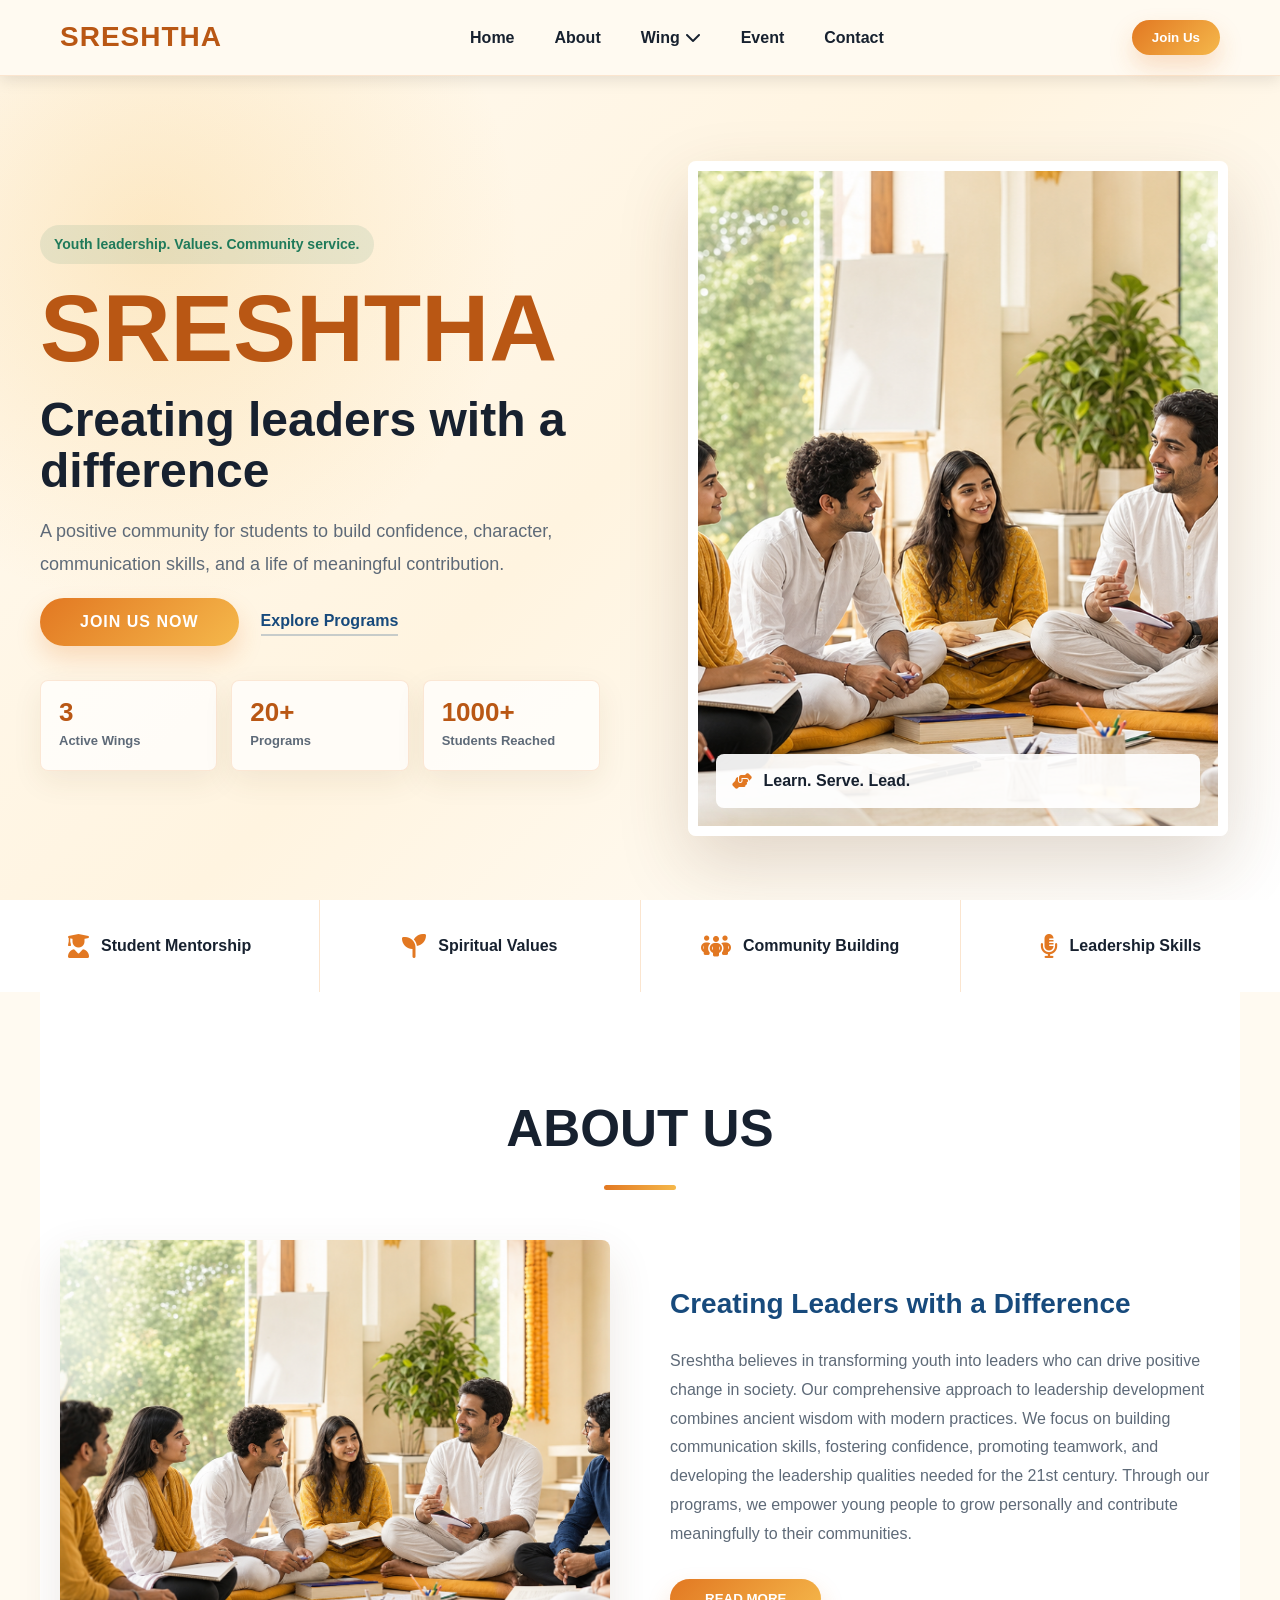
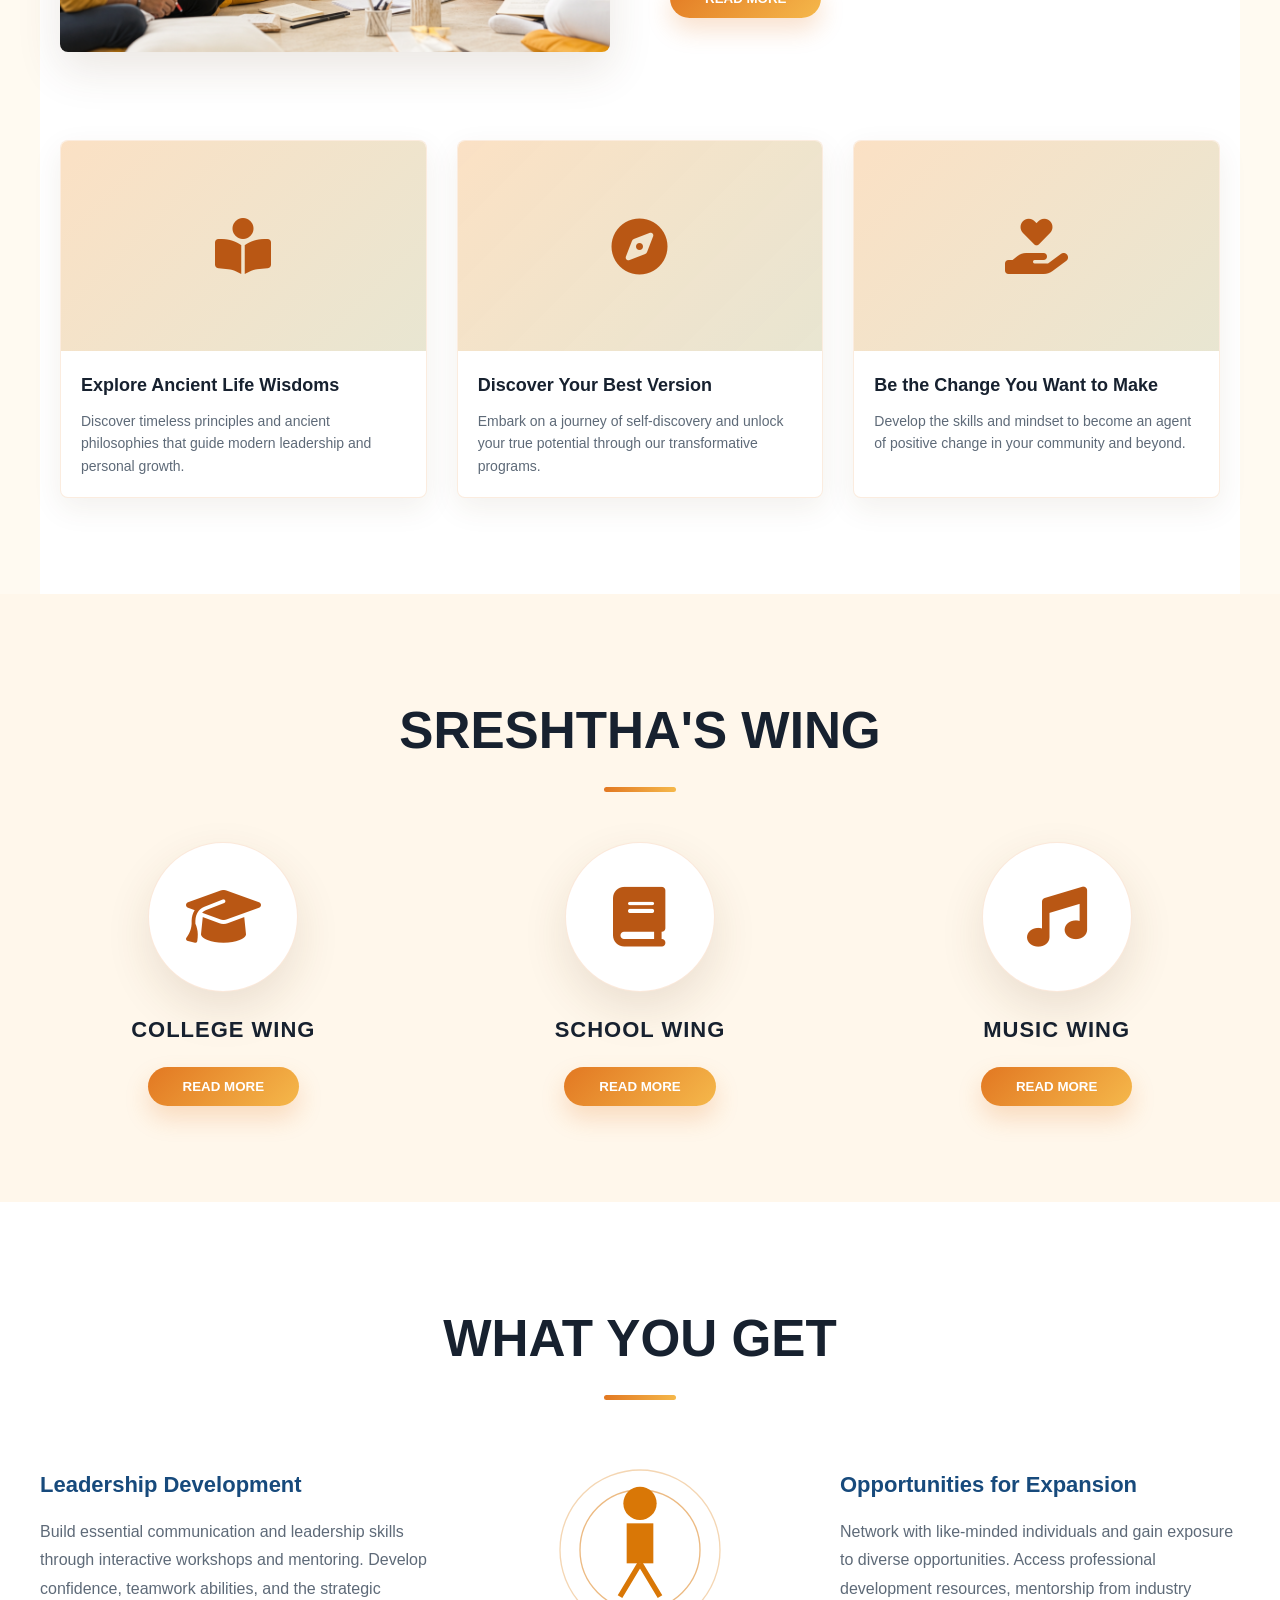
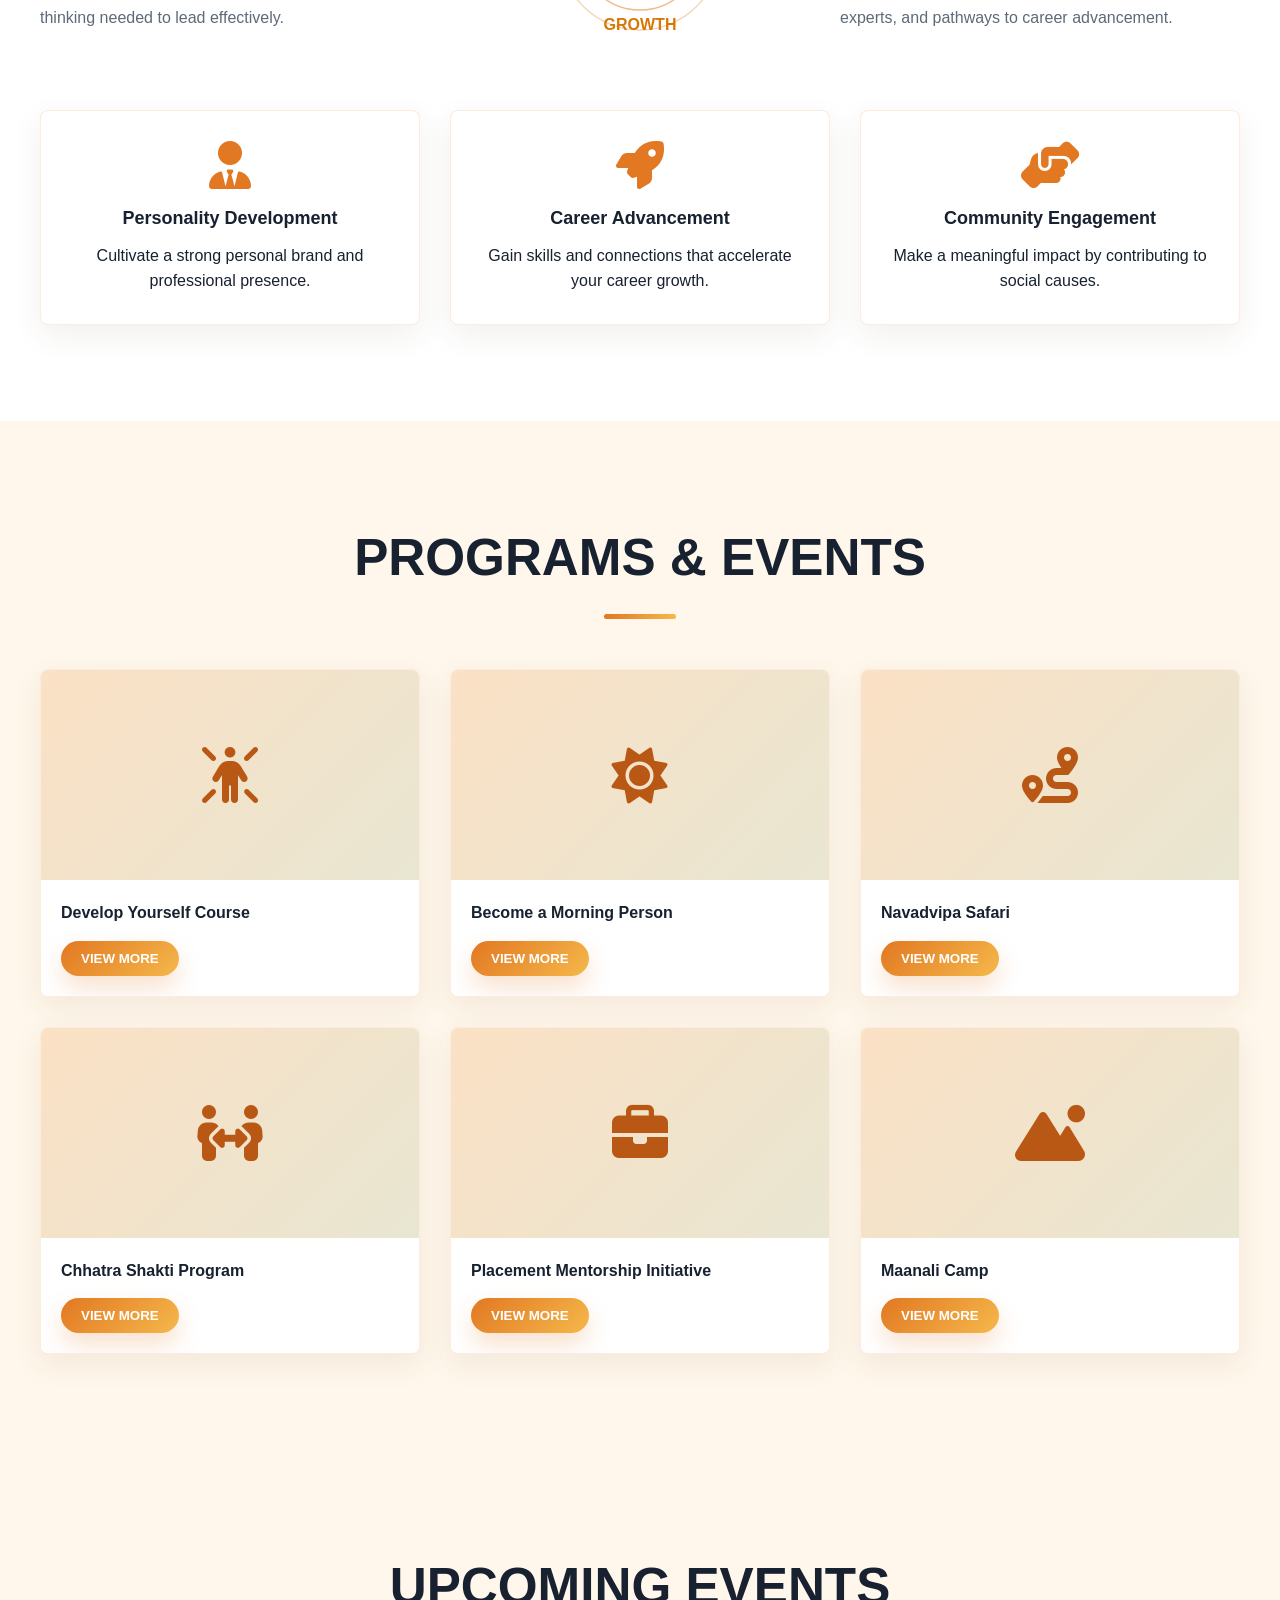
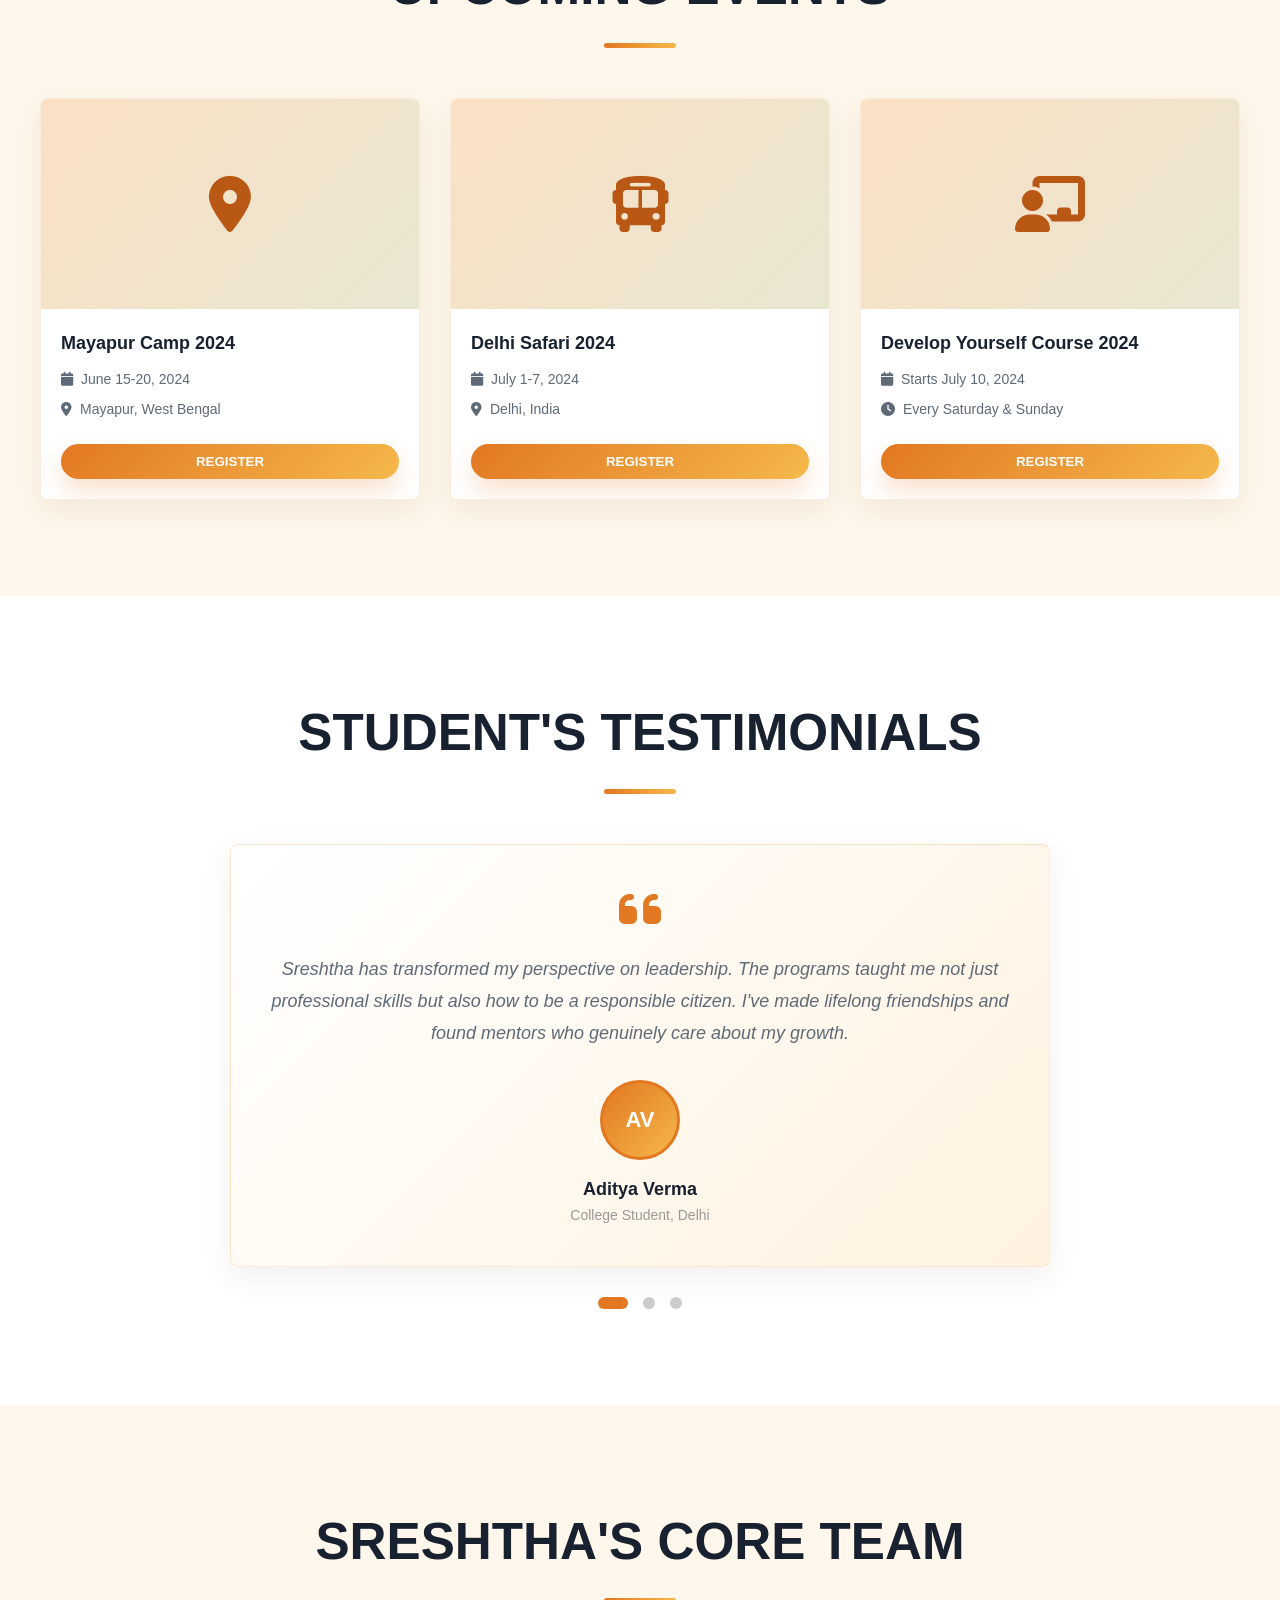
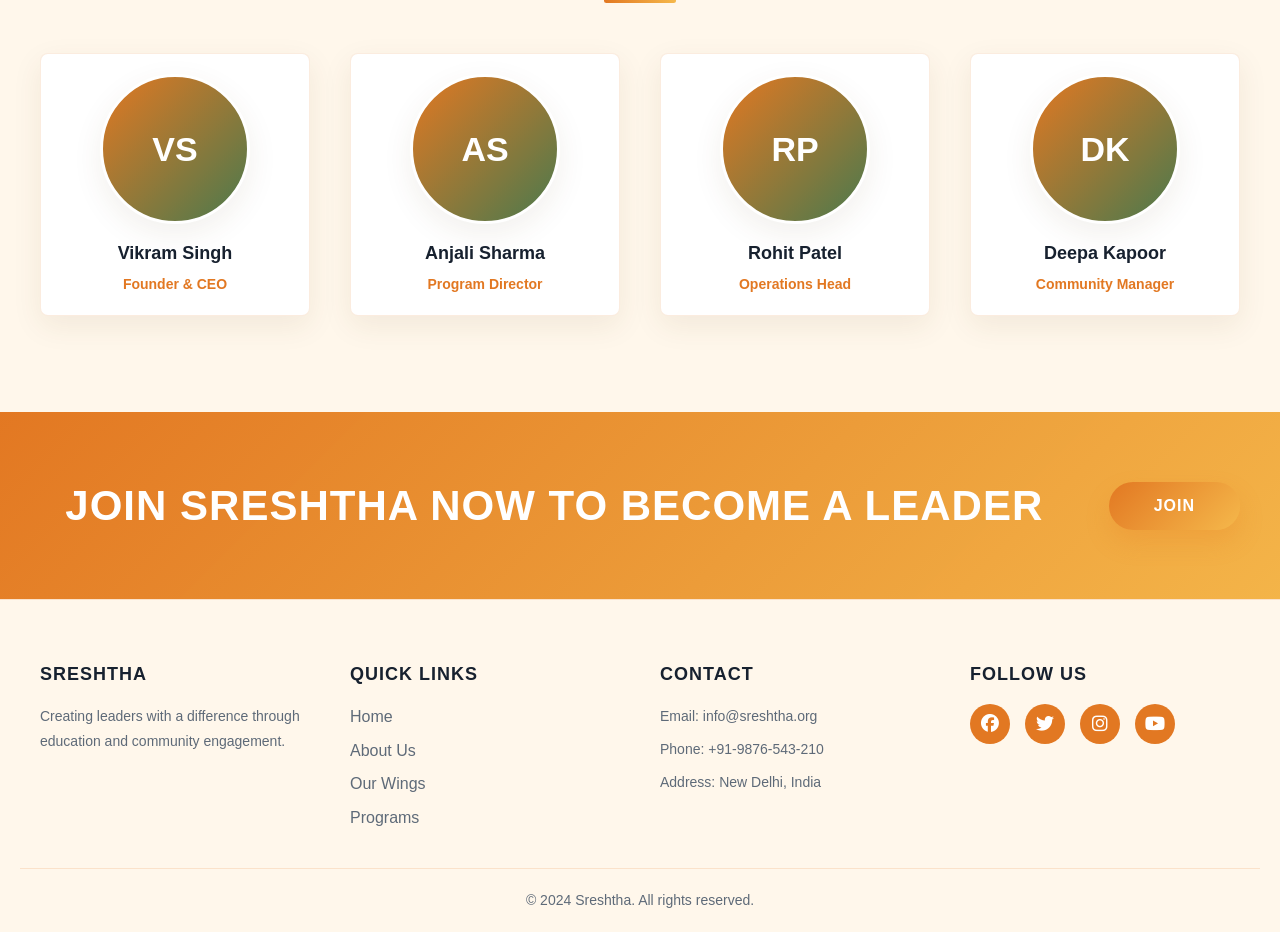
==== index.html @ ddc5a2a2 "Sreshtha V1.1" ====
<!DOCTYPE html>
<html lang="en">
<head>
    <meta charset="UTF-8">
    <meta name="viewport" content="width=device-width, initial-scale=1.0">
    <title>Sreshtha - Creating Leaders with a Difference</title>
    <link rel="stylesheet" href="styles.css">
    <link rel="stylesheet" href="https://cdnjs.cloudflare.com/ajax/libs/font-awesome/6.4.0/css/all.min.css">
</head>
<body>
    <!-- NAVBAR -->
    <nav class="navbar">
        <div class="navbar-container">
            <div class="navbar-logo">
                <a href="index.html" class="logo-text">SRESHTHA</a>
            </div>
            <div class="navbar-menu">
                <a href="#home" class="nav-link">Home</a>
                <a href="#about" class="nav-link">About</a>
                <div class="dropdown">
                    <a href="#wing" class="nav-link">Wing <i class="fas fa-chevron-down"></i></a>
                    <div class="dropdown-content">
                        <a href="college-wing.html">College Wing</a>
                        <a href="school-wing.html">School Wing</a>
                        <a href="music-wing.html">Music Wing</a>
                    </div>
                </div>
                <a href="#events" class="nav-link">Event</a>
                <a href="contact.html" class="nav-link">Contact</a>
            </div>
            <button class="join-btn">Join Us</button>
            <div class="hamburger">
                <span></span>
                <span></span>
                <span></span>
            </div>
        </div>
    </nav>

    <!-- HERO SECTION -->
    <section id="home" class="hero">
        <div class="hero-container">
            <div class="hero-left">
                <p class="hero-kicker">Youth leadership. Values. Community service.</p>
                <h1 class="hero-title">SRESHTHA</h1>
                <p class="hero-subtitle">Creating leaders with a difference</p>
                <p class="hero-copy">A positive community for students to build confidence, character, communication skills, and a life of meaningful contribution.</p>
                <div class="hero-actions">
                    <button class="cta-btn">JOIN US NOW</button>
                    <a href="#programs" class="text-link">Explore Programs</a>
                </div>
                <div class="hero-stats" aria-label="Sreshtha impact highlights">
                    <div>
                        <strong>3</strong>
                        <span>Active Wings</span>
                    </div>
                    <div>
                        <strong>20+</strong>
                        <span>Programs</span>
                    </div>
                    <div>
                        <strong>1000+</strong>
                        <span>Students Reached</span>
                    </div>
                </div>
            </div>
            <div class="hero-right">
                <div class="hero-photo-card">
                    <img src="assets/sreshtha-youth-hero.png" alt="Students learning together at Sreshtha">
                    <div class="hero-photo-badge">
                        <i class="fas fa-hands-helping"></i>
                        <span>Learn. Serve. Lead.</span>
                    </div>
                </div>
            </div>
        </div>
    </section>

    <section class="trust-strip" aria-label="Sreshtha focus areas">
        <div class="trust-item"><i class="fas fa-user-graduate"></i><span>Student Mentorship</span></div>
        <div class="trust-item"><i class="fas fa-seedling"></i><span>Spiritual Values</span></div>
        <div class="trust-item"><i class="fas fa-people-group"></i><span>Community Building</span></div>
        <div class="trust-item"><i class="fas fa-microphone-lines"></i><span>Leadership Skills</span></div>
    </section>

    <!-- ABOUT US SECTION -->
    <section id="about" class="about">
        <h2 class="section-title">ABOUT US</h2>
        <div class="title-underline"></div>

        <div class="about-content">
            <div class="about-left">
                <div class="about-image">
                    <img src="assets/sreshtha-youth-hero.png" alt="Students and mentors in a Sreshtha learning session">
                </div>
            </div>
            <div class="about-right">
                <h3 class="about-heading">Creating Leaders with a Difference</h3>
                <p class="about-text">
                    Sreshtha believes in transforming youth into leaders who can drive positive change in society. Our comprehensive approach to leadership development combines ancient wisdom with modern practices. We focus on building communication skills, fostering confidence, promoting teamwork, and developing the leadership qualities needed for the 21st century. Through our programs, we empower young people to grow personally and contribute meaningfully to their communities.
                </p>
                <button class="secondary-btn">READ MORE</button>
            </div>
        </div>

        <!-- Feature Cards -->
        <div class="feature-cards">
            <div class="feature-card">
                <div class="feature-visual"><i class="fas fa-book-open-reader"></i></div>
                <h4>Explore Ancient Life Wisdoms</h4>
                <p>Discover timeless principles and ancient philosophies that guide modern leadership and personal growth.</p>
            </div>
            <div class="feature-card">
                <div class="feature-visual"><i class="fas fa-compass"></i></div>
                <h4>Discover Your Best Version</h4>
                <p>Embark on a journey of self-discovery and unlock your true potential through our transformative programs.</p>
            </div>
            <div class="feature-card">
                <div class="feature-visual"><i class="fas fa-hand-holding-heart"></i></div>
                <h4>Be the Change You Want to Make</h4>
                <p>Develop the skills and mindset to become an agent of positive change in your community and beyond.</p>
            </div>
        </div>
    </section>

    <!-- SRESHTHA'S WING SECTION -->
    <section id="wing" class="wings">
        <h2 class="section-title">SRESHTHA'S WING</h2>
        <div class="title-underline"></div>

        <div class="wings-container">
            <div class="wing-card">
                <div class="wing-circle">
                    <i class="fas fa-graduation-cap"></i>
                </div>
                <h3>COLLEGE WING</h3>
                <button class="secondary-btn">READ MORE</button>
            </div>
            <div class="wing-card">
                <div class="wing-circle">
                    <i class="fas fa-book"></i>
                </div>
                <h3>SCHOOL WING</h3>
                <button class="secondary-btn">READ MORE</button>
            </div>
            <div class="wing-card">
                <div class="wing-circle">
                    <i class="fas fa-music"></i>
                </div>
                <h3>MUSIC WING</h3>
                <button class="secondary-btn">READ MORE</button>
            </div>
        </div>
    </section>

    <!-- WHAT YOU GET SECTION -->
    <section class="what-you-get">
        <h2 class="section-title">WHAT YOU GET</h2>
        <div class="title-underline"></div>

        <div class="wyg-container">
            <div class="wyg-left">
                <h3>Leadership Development</h3>
                <p>Build essential communication and leadership skills through interactive workshops and mentoring. Develop confidence, teamwork abilities, and the strategic thinking needed to lead effectively.</p>
            </div>
            <div class="wyg-center">
                <div class="wyg-illustration">
                    <svg viewBox="0 0 300 300" xmlns="http://www.w3.org/2000/svg">
                        <circle cx="150" cy="150" r="120" fill="none" stroke="#d97706" stroke-width="2" opacity="0.3"/>
                        <circle cx="150" cy="150" r="90" fill="none" stroke="#d97706" stroke-width="2" opacity="0.5"/>
                        <circle cx="150" cy="80" r="25" fill="#d97706"/>
                        <rect x="130" y="110" width="40" height="60" fill="#d97706"/>
                        <path d="M150,170 L120,220 M150,170 L180,220" stroke="#d97706" stroke-width="8"/>
                        <text x="150" y="270" text-anchor="middle" font-size="24" fill="#d97706" font-weight="bold">GROWTH</text>
                    </svg>
                </div>
            </div>
            <div class="wyg-right">
                <h3>Opportunities for Expansion</h3>
                <p>Network with like-minded individuals and gain exposure to diverse opportunities. Access professional development resources, mentorship from industry experts, and pathways to career advancement.</p>
            </div>
        </div>

        <div class="wyg-benefits">
            <div class="benefit-item">
                <i class="fas fa-user-tie"></i>
                <h4>Personality Development</h4>
                <p>Cultivate a strong personal brand and professional presence.</p>
            </div>
            <div class="benefit-item">
                <i class="fas fa-rocket"></i>
                <h4>Career Advancement</h4>
                <p>Gain skills and connections that accelerate your career growth.</p>
            </div>
            <div class="benefit-item">
                <i class="fas fa-hands-helping"></i>
                <h4>Community Engagement</h4>
                <p>Make a meaningful impact by contributing to social causes.</p>
            </div>
        </div>
    </section>

    <!-- PROGRAMS & EVENTS SECTION -->
    <section id="programs" class="programs">
        <h2 class="section-title">PROGRAMS & EVENTS</h2>
        <div class="title-underline"></div>

        <div class="programs-grid">
            <div class="program-card">
                <div class="program-media"><i class="fas fa-person-rays"></i></div>
                <div class="program-footer">
                    <h4>Develop Yourself Course</h4>
                    <button class="view-btn">VIEW MORE</button>
                </div>
            </div>
            <div class="program-card">
                <div class="program-media"><i class="fas fa-sun"></i></div>
                <div class="program-footer">
                    <h4>Become a Morning Person</h4>
                    <button class="view-btn">VIEW MORE</button>
                </div>
            </div>
            <div class="program-card">
                <div class="program-media"><i class="fas fa-route"></i></div>
                <div class="program-footer">
                    <h4>Navadvipa Safari</h4>
                    <button class="view-btn">VIEW MORE</button>
                </div>
            </div>
            <div class="program-card">
                <div class="program-media"><i class="fas fa-people-arrows"></i></div>
                <div class="program-footer">
                    <h4>Chhatra Shakti Program</h4>
                    <button class="view-btn">VIEW MORE</button>
                </div>
            </div>
            <div class="program-card">
                <div class="program-media"><i class="fas fa-briefcase"></i></div>
                <div class="program-footer">
                    <h4>Placement Mentorship Initiative</h4>
                    <button class="view-btn">VIEW MORE</button>
                </div>
            </div>
            <div class="program-card">
                <div class="program-media"><i class="fas fa-mountain-sun"></i></div>
                <div class="program-footer">
                    <h4>Maanali Camp</h4>
                    <button class="view-btn">VIEW MORE</button>
                </div>
            </div>
        </div>
    </section>

    <!-- UPCOMING EVENTS SECTION -->
    <section id="events" class="upcoming-events">
        <h2 class="section-title">UPCOMING EVENTS</h2>
        <div class="title-underline"></div>

        <div class="events-grid">
            <div class="event-card">
                <div class="event-image">
                    <div class="event-media"><i class="fas fa-location-dot"></i></div>
                </div>
                <div class="event-content">
                    <h4>Mayapur Camp 2024</h4>
                    <p><i class="fas fa-calendar"></i> June 15-20, 2024</p>
                    <p><i class="fas fa-map-marker-alt"></i> Mayapur, West Bengal</p>
                    <button class="event-register-btn">REGISTER</button>
                </div>
            </div>
            <div class="event-card">
                <div class="event-image">
                    <div class="event-media"><i class="fas fa-bus"></i></div>
                </div>
                <div class="event-content">
                    <h4>Delhi Safari 2024</h4>
                    <p><i class="fas fa-calendar"></i> July 1-7, 2024</p>
                    <p><i class="fas fa-map-marker-alt"></i> Delhi, India</p>
                    <button class="event-register-btn">REGISTER</button>
                </div>
            </div>
            <div class="event-card">
                <div class="event-image">
                    <div class="event-media"><i class="fas fa-chalkboard-user"></i></div>
                </div>
                <div class="event-content">
                    <h4>Develop Yourself Course 2024</h4>
                    <p><i class="fas fa-calendar"></i> Starts July 10, 2024</p>
                    <p><i class="fas fa-clock"></i> Every Saturday & Sunday</p>
                    <button class="event-register-btn">REGISTER</button>
                </div>
            </div>
        </div>
    </section>

    <!-- STUDENT TESTIMONIALS SECTION -->
    <section class="testimonials">
        <h2 class="section-title">STUDENT'S TESTIMONIALS</h2>
        <div class="title-underline"></div>

        <div class="testimonials-carousel">
            <div class="testimonial-item active">
                <i class="fas fa-quote-left quote-icon"></i>
                <p class="testimonial-text">
                    Sreshtha has transformed my perspective on leadership. The programs taught me not just professional skills but also how to be a responsible citizen. I've made lifelong friendships and found mentors who genuinely care about my growth.
                </p>
                <div class="testimonial-image" aria-hidden="true">AV</div>
                <h4 class="testimonial-name">Aditya Verma</h4>
                <p class="testimonial-designation">College Student, Delhi</p>
            </div>
            <div class="testimonial-item">
                <i class="fas fa-quote-left quote-icon"></i>
                <p class="testimonial-text">
                    The leadership development program changed my life. I came in as a shy, introverted person, and through the mentoring and workshops, I gained confidence and discovered my potential to lead.
                </p>
                <div class="testimonial-image" aria-hidden="true">PS</div>
                <h4 class="testimonial-name">Priya Singh</h4>
                <p class="testimonial-designation">College Student, Mumbai</p>
            </div>
            <div class="testimonial-item">
                <i class="fas fa-quote-left quote-icon"></i>
                <p class="testimonial-text">
                    Being part of Sreshtha's music wing opened doors I never thought possible. The discipline and creativity required in music combined with leadership training made me a complete person.
                </p>
                <div class="testimonial-image" aria-hidden="true">RK</div>
                <h4 class="testimonial-name">Raj Kumar</h4>
                <p class="testimonial-designation">High School Student, Bangalore</p>
            </div>
        </div>

        <div class="carousel-dots">
            <span class="dot active" onclick="currentSlide(0)"></span>
            <span class="dot" onclick="currentSlide(1)"></span>
            <span class="dot" onclick="currentSlide(2)"></span>
        </div>
    </section>

    <!-- CORE TEAM SECTION -->
    <section class="core-team">
        <h2 class="section-title">SRESHTHA'S CORE TEAM</h2>
        <div class="title-underline"></div>

        <div class="team-container">
            <div class="team-member">
                <div class="team-avatar" aria-hidden="true">VS</div>
                <h4>Vikram Singh</h4>
                <p>Founder & CEO</p>
            </div>
            <div class="team-member">
                <div class="team-avatar" aria-hidden="true">AS</div>
                <h4>Anjali Sharma</h4>
                <p>Program Director</p>
            </div>
            <div class="team-member">
                <div class="team-avatar" aria-hidden="true">RP</div>
                <h4>Rohit Patel</h4>
                <p>Operations Head</p>
            </div>
            <div class="team-member">
                <div class="team-avatar" aria-hidden="true">DK</div>
                <h4>Deepa Kapoor</h4>
                <p>Community Manager</p>
            </div>
        </div>
    </section>

    <!-- CTA BANNER -->
    <section class="cta-banner">
        <div class="cta-content">
            <h2>JOIN SRESHTHA NOW TO BECOME A LEADER</h2>
            <button class="cta-join-btn">JOIN</button>
        </div>
    </section>

    <!-- FOOTER -->
    <footer class="footer">
        <div class="footer-container">
            <div class="footer-section">
                <h4>SRESHTHA</h4>
                <p>Creating leaders with a difference through education and community engagement.</p>
            </div>
            <div class="footer-section">
                <h4>Quick Links</h4>
                <ul>
                    <li><a href="#home">Home</a></li>
                    <li><a href="#about">About Us</a></li>
                    <li><a href="#wing">Our Wings</a></li>
                    <li><a href="#programs">Programs</a></li>
                </ul>
            </div>
            <div class="footer-section">
                <h4>Contact</h4>
                <p>Email: info@sreshtha.org</p>
                <p>Phone: +91-9876-543-210</p>
                <p>Address: New Delhi, India</p>
            </div>
            <div class="footer-section">
                <h4>Follow Us</h4>
                <div class="social-links">
                    <a href="#"><i class="fab fa-facebook"></i></a>
                    <a href="#"><i class="fab fa-twitter"></i></a>
                    <a href="#"><i class="fab fa-instagram"></i></a>
                    <a href="#"><i class="fab fa-youtube"></i></a>
                </div>
            </div>
        </div>
        <div class="footer-bottom">
            <p>&copy; 2024 Sreshtha. All rights reserved.</p>
        </div>
    </footer>

    <script src="script.js"></script>
</body>
</html>
---- styles.css ----
/* ============ GLOBAL STYLES ============ */
* {
    margin: 0;
    padding: 0;
    box-sizing: border-box;
}

:root {
    --primary-orange: #d97706;
    --dark-text: #1f2937;
    --light-gray: #f3f3f3;
    --white: #ffffff;
    --footer-bg: #2d3748;
    --shadow: 0 4px 15px rgba(0, 0, 0, 0.1);
    --transition: all 0.3s ease;
}

html {
    scroll-behavior: smooth;
}

body {
    font-family: 'Segoe UI', Tahoma, Geneva, Verdana, sans-serif;
    line-height: 1.6;
    color: var(--dark-text);
}

/* ============ NAVBAR ============ */
.navbar {
    position: sticky;
    top: 0;
    background-color: var(--primary-orange);
    height: 70px;
    display: flex;
    align-items: center;
    z-index: 1000;
    box-shadow: var(--shadow);
}

.navbar-container {
    width: 100%;
    max-width: 1200px;
    margin: 0 auto;
    padding: 0 20px;
    display: flex;
    justify-content: space-between;
    align-items: center;
}

.navbar-logo .logo-text {
    font-size: 28px;
    font-weight: bold;
    color: var(--white);
    letter-spacing: 2px;
    text-decoration: none;
    display: block;
}

.navbar-menu {
    display: flex;
    gap: 40px;
    flex: 1;
    justify-content: center;
    align-items: center;
}

.nav-link {
    color: var(--white);
    text-decoration: none;
    font-weight: 500;
    font-size: 16px;
    transition: var(--transition);
}

.nav-link:hover {
    opacity: 0.8;
    border-bottom: 2px solid var(--white);
}

/* ============ DROPDOWN MENU ============ */
.dropdown {
    position: relative;
    display: inline-block;
}

.dropdown .nav-link {
    display: flex;
    align-items: center;
    gap: 5px;
}

.dropdown-content {
    display: none;
    position: absolute;
    background-color: var(--primary-orange);
    min-width: 200px;
    box-shadow: var(--shadow);
    z-index: 1001;
    top: 100%;
    left: 0;
    border-radius: 5px;
    overflow: hidden;
}

.dropdown-content a {
    color: var(--white);
    padding: 12px 20px;
    text-decoration: none;
    display: block;
    transition: var(--transition);
    font-size: 14px;
}

.dropdown-content a:hover {
    background-color: #c26c1a;
    padding-left: 25px;
}

.dropdown:hover .dropdown-content {
    display: block;
}

.dropdown:hover .nav-link i {
    transform: rotate(180deg);
    transition: var(--transition);
}

.join-btn {
    background-color: var(--white);
    color: var(--primary-orange);
    border: none;
    padding: 10px 20px;
    border-radius: 5px;
    font-weight: bold;
    cursor: pointer;
    transition: var(--transition);
}

.join-btn:hover {
    transform: scale(1.05);
}

.hamburger {
    display: none;
    flex-direction: column;
    cursor: pointer;
}

.hamburger span {
    width: 25px;
    height: 3px;
    background-color: var(--white);
    margin: 5px 0;
    transition: var(--transition);
}

/* ============ HERO SECTION ============ */
.hero {
    background-color: var(--light-gray);
    padding: 80px 20px;
    position: relative;
    overflow: hidden;
}

.hero-container {
    max-width: 1200px;
    margin: 0 auto;
    display: grid;
    grid-template-columns: 1fr 1fr;
    gap: 60px;
    align-items: center;
}

.hero-left {
    display: flex;
    flex-direction: column;
    gap: 20px;
}

.hero-title {
    font-size: 72px;
    font-weight: 900;
    color: var(--primary-orange);
    letter-spacing: 4px;
    line-height: 1;
}

.hero-subtitle {
    font-size: 32px;
    font-weight: 700;
    color: var(--dark-text);
    text-transform: uppercase;
    line-height: 1.3;
}

.cta-btn {
    background-color: var(--primary-orange);
    color: var(--white);
    border: none;
    padding: 15px 40px;
    font-size: 16px;
    font-weight: bold;
    border-radius: 8px;
    cursor: pointer;
    transition: var(--transition);
    width: fit-content;
    text-transform: uppercase;
    letter-spacing: 1px;
}

.cta-btn:hover {
    background-color: #c26c1a;
    transform: translateY(-3px);
    box-shadow: var(--shadow);
}

.hero-right {
    display: flex;
    justify-content: center;
    align-items: center;
}

.hero-illustration {
    width: 300px;
    height: 300px;
}

.wave-divider {
    position: absolute;
    bottom: -1px;
    left: 0;
    width: 100%;
    height: 100px;
}

/* ============ SECTION COMMON STYLES ============ */
section {
    padding: 80px 20px;
}

.section-title {
    font-size: 48px;
    font-weight: 900;
    text-transform: uppercase;
    text-align: center;
    color: var(--dark-text);
    letter-spacing: 2px;
    margin-bottom: 15px;
}

.title-underline {
    width: 100px;
    height: 4px;
    background-color: var(--primary-orange);
    margin: 0 auto 50px;
}

/* ============ ABOUT SECTION ============ */
.about {
    background-color: var(--white);
    max-width: 1200px;
    margin: 0 auto;
}

.about-content {
    display: grid;
    grid-template-columns: 1fr 1fr;
    gap: 60px;
    align-items: center;
    margin-bottom: 80px;
}

.about-image img {
    width: 100%;
    border-radius: 10px;
    box-shadow: var(--shadow);
}

.about-heading {
    font-size: 28px;
    font-weight: 700;
    margin-bottom: 20px;
    color: var(--dark-text);
}

.about-text {
    font-size: 16px;
    line-height: 1.8;
    margin-bottom: 30px;
    color: #666;
}

.secondary-btn {
    background-color: var(--primary-orange);
    color: var(--white);
    border: none;
    padding: 12px 35px;
    border-radius: 5px;
    font-weight: bold;
    cursor: pointer;
    transition: var(--transition);
}

.secondary-btn:hover {
    background-color: #c26c1a;
    transform: translateY(-2px);
}

/* Feature Cards */
.feature-cards {
    display: grid;
    grid-template-columns: repeat(auto-fit, minmax(300px, 1fr));
    gap: 30px;
    margin-top: 60px;
}

.feature-card {
    background-color: var(--white);
    border-radius: 10px;
    overflow: hidden;
    box-shadow: var(--shadow);
    transition: var(--transition);
}

.feature-card:hover {
    transform: translateY(-10px);
    box-shadow: 0 8px 25px rgba(0, 0, 0, 0.15);
}

.feature-card img {
    width: 100%;
    height: 200px;
    object-fit: cover;
}

.feature-card h4 {
    font-size: 18px;
    font-weight: 700;
    padding: 20px 20px 10px;
    color: var(--dark-text);
}

.feature-card p {
    padding: 0 20px 20px;
    color: #666;
    font-size: 14px;
}

/* ============ WINGS SECTION ============ */
.wings {
    background-color: var(--light-gray);
    text-align: center;
}

.wings-container {
    max-width: 1200px;
    margin: 0 auto;
    display: grid;
    grid-template-columns: repeat(auto-fit, minmax(280px, 1fr));
    gap: 50px;
}

.wing-card {
    display: flex;
    flex-direction: column;
    align-items: center;
    gap: 20px;
    transition: var(--transition);
}

.wing-circle {
    width: 150px;
    height: 150px;
    border-radius: 50%;
    background-color: var(--white);
    display: flex;
    align-items: center;
    justify-content: center;
    font-size: 60px;
    color: var(--primary-orange);
    box-shadow: var(--shadow);
    transition: var(--transition);
}

.wing-card:hover .wing-circle {
    transform: scale(1.1);
    box-shadow: 0 8px 30px rgba(217, 119, 6, 0.3);
}

.wing-card h3 {
    font-size: 22px;
    font-weight: 700;
    text-transform: uppercase;
    letter-spacing: 1px;
    color: var(--dark-text);
}

/* ============ WHAT YOU GET SECTION ============ */
.what-you-get {
    background-color: var(--white);
}

.wyg-container {
    max-width: 1200px;
    margin: 0 auto;
    display: grid;
    grid-template-columns: 1fr 0.8fr 1fr;
    gap: 40px;
    align-items: center;
    margin-bottom: 60px;
}

.wyg-left h3,
.wyg-right h3 {
    font-size: 22px;
    font-weight: 700;
    margin-bottom: 15px;
    color: var(--dark-text);
}

.wyg-left p,
.wyg-right p {
    color: #666;
    line-height: 1.8;
}

.wyg-illustration {
    width: 200px;
    height: 200px;
    margin: 0 auto;
}

/* Benefits Grid */
.wyg-benefits {
    max-width: 1200px;
    margin: 0 auto;
    display: grid;
    grid-template-columns: repeat(auto-fit, minmax(250px, 1fr));
    gap: 30px;
    text-align: center;
}

.benefit-item {
    padding: 30px;
    background-color: var(--light-gray);
    border-radius: 10px;
    transition: var(--transition);
}

.benefit-item:hover {
    background-color: var(--primary-orange);
    color: var(--white);
}

.benefit-item i {
    font-size: 48px;
    color: var(--primary-orange);
    margin-bottom: 15px;
}

.benefit-item:hover i {
    color: var(--white);
}

.benefit-item h4 {
    font-size: 18px;
    font-weight: 700;
    margin-bottom: 10px;
}

/* ============ PROGRAMS SECTION ============ */
.programs {
    background-color: var(--light-gray);
}

.programs-grid {
    max-width: 1200px;
    margin: 0 auto;
    display: grid;
    grid-template-columns: repeat(auto-fit, minmax(300px, 1fr));
    gap: 30px;
}

.program-card {
    background-color: var(--white);
    border-radius: 8px;
    overflow: hidden;
    box-shadow: var(--shadow);
    transition: var(--transition);
    height: 100%;
    display: flex;
    flex-direction: column;
}

.program-card:hover {
    transform: translateY(-10px);
    box-shadow: 0 10px 30px rgba(0, 0, 0, 0.2);
}

.program-card img {
    width: 100%;
    height: 250px;
    object-fit: cover;
}

.program-footer {
    background-color: #1a1a1a;
    color: var(--white);
    padding: 20px;
    flex-grow: 1;
    display: flex;
    flex-direction: column;
    justify-content: space-between;
}

.program-footer h4 {
    font-size: 16px;
    font-weight: 700;
    margin-bottom: 15px;
}

.view-btn {
    background-color: var(--primary-orange);
    color: var(--white);
    border: none;
    padding: 10px 20px;
    border-radius: 5px;
    cursor: pointer;
    font-weight: bold;
    transition: var(--transition);
    width: fit-content;
}

.view-btn:hover {
    background-color: #c26c1a;
}

/* ============ UPCOMING EVENTS SECTION ============ */
.upcoming-events {
    background-color: var(--light-gray);
}

.events-grid {
    max-width: 1200px;
    margin: 0 auto;
    display: grid;
    grid-template-columns: repeat(auto-fit, minmax(300px, 1fr));
    gap: 30px;
}

.event-card {
    background-color: var(--white);
    border-radius: 8px;
    overflow: hidden;
    box-shadow: var(--shadow);
    transition: var(--transition);
}

.event-card:hover {
    transform: translateY(-10px);
    box-shadow: 0 10px 30px rgba(0, 0, 0, 0.2);
}

.event-image img {
    width: 100%;
    height: 200px;
    object-fit: cover;
}

.event-content {
    padding: 20px;
    background-color: #1a1a1a;
    color: var(--white);
}

.event-content h4 {
    font-size: 18px;
    font-weight: 700;
    margin-bottom: 10px;
}

.event-content p {
    font-size: 14px;
    margin-bottom: 8px;
    display: flex;
    align-items: center;
    gap: 8px;
}

.event-register-btn {
    background-color: var(--primary-orange);
    color: var(--white);
    border: none;
    padding: 10px 20px;
    border-radius: 5px;
    cursor: pointer;
    font-weight: bold;
    transition: var(--transition);
    margin-top: 15px;
    width: 100%;
}

.event-register-btn:hover {
    background-color: #c26c1a;
}

/* ============ TESTIMONIALS SECTION ============ */
.testimonials {
    background-color: var(--white);
    text-align: center;
}

.testimonials-carousel {
    max-width: 600px;
    margin: 0 auto;
    position: relative;
}

.testimonial-item {
    display: none;
    animation: fadeIn 0.5s ease-in;
    padding: 40px 20px;
}

.testimonial-item.active {
    display: block;
}

@keyframes fadeIn {
    from {
        opacity: 0;
    }
    to {
        opacity: 1;
    }
}

.quote-icon {
    font-size: 48px;
    color: var(--primary-orange);
    margin-bottom: 20px;
}

.testimonial-text {
    font-size: 18px;
    line-height: 1.8;
    margin-bottom: 30px;
    color: #666;
    font-style: italic;
}

.testimonial-image {
    display: inline-flex;
    align-items: center;
    justify-content: center;
    background: linear-gradient(135deg, var(--primary-orange), var(--gold));
    color: var(--white);
    font-size: 22px;
    font-weight: 900;
    width: 80px;
    height: 80px;
    border-radius: 50%;
    margin: 0 auto 15px;
    border: 3px solid var(--primary-orange);
}

.testimonial-name {
    font-size: 18px;
    font-weight: 700;
    color: var(--dark-text);
}

.testimonial-designation {
    font-size: 14px;
    color: #999;
}

/* Carousel Dots */
.carousel-dots {
    display: flex;
    justify-content: center;
    gap: 15px;
    margin-top: 30px;
}

.dot {
    width: 12px;
    height: 12px;
    border-radius: 50%;
    background-color: #ccc;
    cursor: pointer;
    transition: var(--transition);
}

.dot.active {
    background-color: var(--primary-orange);
    width: 30px;
    border-radius: 6px;
}

/* ============ CORE TEAM SECTION ============ */
.core-team {
    background-color: var(--light-gray);
}

.team-container {
    max-width: 1200px;
    margin: 0 auto;
    display: grid;
    grid-template-columns: repeat(auto-fit, minmax(250px, 1fr));
    gap: 40px;
    text-align: center;
}

.team-member {
    background-color: var(--white);
    padding: 20px;
    border-radius: 10px;
    box-shadow: var(--shadow);
    transition: var(--transition);
}

.team-member:hover {
    transform: translateY(-5px);
    box-shadow: 0 8px 25px rgba(0, 0, 0, 0.15);
}

.team-member img {
    width: 150px;
    height: 150px;
    border-radius: 50%;
    margin-bottom: 15px;
    object-fit: cover;
    border: 3px solid var(--primary-orange);
}

.team-avatar {
    width: 150px;
    height: 150px;
    margin: 0 auto 15px;
    border-radius: 50%;
    display: flex;
    align-items: center;
    justify-content: center;
    background:
        linear-gradient(135deg, rgba(226, 120, 34, 0.88), rgba(31, 122, 90, 0.78)),
        var(--primary-orange);
    color: var(--white);
    font-size: 34px;
    font-weight: 900;
    border: 3px solid var(--white);
    box-shadow: var(--soft-shadow);
}

.team-member h4 {
    font-size: 18px;
    font-weight: 700;
    margin-bottom: 5px;
    color: var(--dark-text);
}

.team-member p {
    color: var(--primary-orange);
    font-weight: 600;
    font-size: 14px;
}

/* ============ CTA BANNER ============ */
.cta-banner {
    background-color: var(--primary-orange);
    padding: 60px 20px;
    text-align: center;
}

.cta-content {
    max-width: 1200px;
    margin: 0 auto;
    display: flex;
    justify-content: space-between;
    align-items: center;
    gap: 40px;
}

.cta-content h2 {
    font-size: 42px;
    font-weight: 900;
    color: var(--white);
    text-transform: uppercase;
    letter-spacing: 1px;
    flex: 1;
}

.cta-join-btn {
    background-color: var(--white);
    color: var(--primary-orange);
    border: none;
    padding: 15px 45px;
    font-size: 16px;
    font-weight: bold;
    border-radius: 8px;
    cursor: pointer;
    transition: var(--transition);
    text-transform: uppercase;
    letter-spacing: 1px;
    flex-shrink: 0;
}

.cta-join-btn:hover {
    background-color: var(--light-gray);
    transform: scale(1.05);
}

/* ============ FOOTER ============ */
.footer {
    background-color: var(--footer-bg);
    color: var(--white);
    padding: 60px 20px 20px;
}

.footer-container {
    max-width: 1200px;
    margin: 0 auto;
    display: grid;
    grid-template-columns: repeat(auto-fit, minmax(250px, 1fr));
    gap: 40px;
    margin-bottom: 30px;
}

.footer-section h4 {
    font-size: 18px;
    font-weight: 700;
    margin-bottom: 15px;
    text-transform: uppercase;
    letter-spacing: 1px;
}

.footer-section p {
    font-size: 14px;
    line-height: 1.8;
    margin-bottom: 8px;
    color: #bbb;
}

.footer-section ul {
    list-style: none;
}

.footer-section ul li {
    margin-bottom: 8px;
}

.footer-section ul li a {
    color: #bbb;
    text-decoration: none;
    transition: var(--transition);
}

.footer-section ul li a:hover {
    color: var(--primary-orange);
}

.social-links {
    display: flex;
    gap: 15px;
}

.social-links a {
    display: inline-flex;
    align-items: center;
    justify-content: center;
    width: 40px;
    height: 40px;
    background-color: var(--primary-orange);
    border-radius: 50%;
    color: var(--white);
    text-decoration: none;
    transition: var(--transition);
    font-size: 18px;
}

.social-links a:hover {
    background-color: var(--white);
    color: var(--primary-orange);
}

.footer-bottom {
    border-top: 1px solid #555;
    padding-top: 20px;
    text-align: center;
    color: #999;
    font-size: 14px;
}

/* ============ WING PAGES STYLES ============ */
.wing-header {
    background: linear-gradient(135deg, #003d7a 0%, #004fa0 100%);
    padding: 100px 20px;
    text-align: center;
    position: relative;
}

.wing-header-content h1 {
    font-size: 56px;
    font-weight: 900;
    color: var(--white);
    text-transform: uppercase;
    letter-spacing: 3px;
    margin-bottom: 20px;
}

.wing-header-underline {
    width: 120px;
    height: 6px;
    background-color: var(--primary-orange);
    margin: 0 auto;
}

.wing-about {
    background-color: var(--white);
    padding: 80px 20px;
}

.wing-about-container {
    max-width: 1200px;
    margin: 0 auto;
}

.wing-about-content {
    display: grid;
    grid-template-columns: 1fr 1fr;
    gap: 60px;
    align-items: center;
    margin-top: 50px;
}

.wing-about-image img {
    width: 100%;
    border-radius: 10px;
    box-shadow: var(--shadow);
}

.wing-about-right h3 {
    font-size: 28px;
    font-weight: 700;
    color: var(--dark-text);
    text-transform: uppercase;
    margin-bottom: 20px;
}

.wing-about-right p {
    font-size: 16px;
    line-height: 1.8;
    color: #666;
    margin-bottom: 30px;
}

.wing-programs {
    background-color: var(--light-gray);
    padding: 80px 20px;
}

.wing-programs-container {
    max-width: 1200px;
    margin: 0 auto;
}

.wing-programs-grid {
    display: grid;
    grid-template-columns: repeat(auto-fit, minmax(300px, 1fr));
    gap: 40px;
    margin-top: 50px;
}

.wing-program-card {
    background-color: var(--white);
    border-radius: 8px;
    overflow: hidden;
    box-shadow: var(--shadow);
    transition: var(--transition);
    display: flex;
    flex-direction: column;
    height: 100%;
}

.wing-program-card:hover {
    transform: translateY(-10px);
    box-shadow: 0 10px 30px rgba(0, 0, 0, 0.2);
}

.wing-program-header {
    background-color: #ffb366;
    height: 150px;
    display: flex;
    align-items: center;
    justify-content: center;
    padding: 20px;
}

.wing-program-header img {
    max-width: 100px;
    max-height: 100px;
    object-fit: contain;
}

.wing-program-header i {
    font-size: 54px;
    color: var(--saffron-deep);
}

.wing-program-footer {
    background-color: #1a1a1a;
    color: var(--white);
    padding: 20px;
    flex-grow: 1;
    display: flex;
    flex-direction: column;
    justify-content: space-between;
}

.wing-program-footer h4 {
    font-size: 16px;
    font-weight: 700;
    margin-bottom: 10px;
}

.wing-program-footer p {
    font-size: 14px;
    color: #999;
    margin-bottom: 15px;
}

.wing-learn-btn {
    background-color: var(--primary-orange);
    color: var(--white);
    padding: 8px 15px;
    border-radius: 5px;
    text-decoration: none;
    display: inline-block;
    font-weight: bold;
    transition: var(--transition);
    text-transform: uppercase;
    font-size: 12px;
    width: fit-content;
}

.wing-learn-btn:hover {
    background-color: #c26c1a;
}

.wing-events {
    background-color: var(--light-gray);
    padding: 80px 20px;
}

.wing-events-container {
    max-width: 1200px;
    margin: 0 auto;
}

.wing-events-grid {
    display: grid;
    grid-template-columns: repeat(auto-fit, minmax(300px, 1fr));
    gap: 30px;
    margin-top: 50px;
}

.wing-event-card {
    background-color: var(--white);
    border-radius: 8px;
    overflow: hidden;
    box-shadow: var(--shadow);
    transition: var(--transition);
}

.wing-event-card:hover {
    transform: translateY(-10px);
    box-shadow: 0 10px 30px rgba(0, 0, 0, 0.2);
}

.wing-event-image img {
    width: 100%;
    height: 200px;
    object-fit: cover;
}

.wing-event-content {
    padding: 20px;
    background-color: #1a1a1a;
    color: var(--white);
}

.wing-event-content h4 {
    font-size: 18px;
    font-weight: 700;
    margin-bottom: 10px;
}

.wing-event-content p {
    font-size: 14px;
    margin-bottom: 8px;
    display: flex;
    align-items: center;
    gap: 8px;
}

/* ============ CONTACT PAGE STYLES ============ */
.contact-header {
    background: linear-gradient(135deg, #003d7a 0%, #004fa0 100%);
    padding: 100px 20px;
    text-align: center;
    position: relative;
}

.contact-header-content h1 {
    font-size: 56px;
    font-weight: 900;
    color: var(--white);
    text-transform: uppercase;
    letter-spacing: 3px;
    margin-bottom: 20px;
}

.contact-header-underline {
    width: 120px;
    height: 6px;
    background-color: var(--primary-orange);
    margin: 0 auto;
}

.contact-main {
    background-color: var(--light-gray);
    padding: 80px 20px;
}

.contact-container {
    max-width: 1200px;
    margin: 0 auto;
    display: grid;
    grid-template-columns: 1fr 1fr;
    gap: 60px;
    align-items: flex-start;
}

/* Contact Form Section */
.contact-form-section h2,
.contact-info-section h2 {
    font-size: 28px;
    font-weight: 900;
    color: var(--dark-text);
    text-transform: uppercase;
    letter-spacing: 1px;
    margin-bottom: 30px;
}

.contact-form {
    background-color: #1a1a1a;
    padding: 30px;
    border-radius: 8px;
    box-shadow: var(--shadow);
}

.form-row {
    display: grid;
    grid-template-columns: 1fr 1fr;
    gap: 20px;
    margin-bottom: 20px;
}

.form-group {
    display: flex;
    flex-direction: column;
}

.form-group.full-width {
    grid-column: 1 / -1;
}

.form-group label {
    font-size: 14px;
    font-weight: 600;
    color: var(--white);
    margin-bottom: 8px;
}

.required {
    color: #ff6b6b;
}

.form-group input,
.form-group textarea {
    padding: 12px;
    border: 1px solid #444;
    border-radius: 5px;
    background-color: #2a2a2a;
    color: var(--white);
    font-family: inherit;
    font-size: 14px;
    transition: var(--transition);
}

.form-group input::placeholder,
.form-group textarea::placeholder {
    color: #888;
}

.form-group input:focus,
.form-group textarea:focus {
    outline: none;
    border-color: var(--primary-orange);
    background-color: #333;
    box-shadow: 0 0 10px rgba(217, 119, 6, 0.2);
}

.send-btn {
    background-color: #0066ff;
    color: var(--white);
    border: none;
    padding: 14px 40px;
    border-radius: 5px;
    font-weight: bold;
    font-size: 14px;
    cursor: pointer;
    transition: var(--transition);
    text-transform: uppercase;
    letter-spacing: 1px;
    width: 100%;
    margin-top: 20px;
}

.send-btn:hover {
    background-color: #0052cc;
    transform: translateY(-2px);
    box-shadow: 0 5px 15px rgba(0, 102, 255, 0.3);
}

/* Contact Information Section */
.contact-info-grid {
    display: grid;
    grid-template-columns: 1fr 1fr;
    gap: 20px;
    margin-bottom: 40px;
}

.info-card {
    background-color: #1a1a1a;
    padding: 25px;
    border-radius: 8px;
    display: flex;
    gap: 20px;
    box-shadow: var(--shadow);
    transition: var(--transition);
}

.info-card:hover {
    transform: translateY(-5px);
    box-shadow: 0 8px 25px rgba(0, 0, 0, 0.2);
}

.info-icon {
    width: 60px;
    height: 60px;
    display: flex;
    align-items: center;
    justify-content: center;
    background-color: var(--primary-orange);
    border-radius: 50%;
    flex-shrink: 0;
}

.info-icon i {
    font-size: 28px;
    color: var(--white);
}

.info-content h4 {
    font-size: 16px;
    font-weight: 700;
    color: var(--white);
    margin-bottom: 8px;
}

.info-content p {
    font-size: 14px;
    color: #bbb;
    line-height: 1.6;
}

.info-content a {
    color: var(--primary-orange);
    text-decoration: none;
    transition: var(--transition);
}

.info-content a:hover {
    color: #ffb366;
}

/* Contact Social */
.contact-social {
    text-align: center;
}

.contact-social h4 {
    font-size: 16px;
    font-weight: 700;
    color: var(--dark-text);
    margin-bottom: 15px;
}

.contact-social .social-links {
    display: flex;
    justify-content: center;
    gap: 15px;
}

.contact-social .social-links a {
    display: inline-flex;
    align-items: center;
    justify-content: center;
    width: 45px;
    height: 45px;
    background-color: var(--primary-orange);
    border-radius: 50%;
    color: var(--white);
    text-decoration: none;
    transition: var(--transition);
    font-size: 20px;
}

.contact-social .social-links a:hover {
    background-color: #c26c1a;
    transform: scale(1.1);
}

/* ============ RESPONSIVE DESIGN ============ */

/* Tablet */
@media (max-width: 768px) {
    .navbar-container {
        padding: 0 15px;
    }

    .navbar-menu {
        display: none;
    }

    .hamburger {
        display: flex;
    }

    .dropdown-content {
        position: static;
        display: none;
        background-color: #c26c1a;
        width: 100%;
        margin-top: 0;
        box-shadow: none;
    }

    .dropdown:hover .dropdown-content,
    .dropdown.active .dropdown-content {
        display: block;
    }

    .wing-about-content,
    .wyg-container {
        grid-template-columns: 1fr;
        gap: 40px;
    }

    .wing-header-content h1 {
        font-size: 40px;
    }

    .hero-container {
        grid-template-columns: 1fr;
        gap: 40px;
    }

    .hero-title {
        font-size: 48px;
    }

    .hero-subtitle {
        font-size: 24px;
    }

    .section-title {
        font-size: 36px;
    }

    .cta-content {
        flex-direction: column;
        text-align: center;
    }

    .cta-content h2 {
        font-size: 28px;
    }

    .feature-cards,
    .wings-container,
    .programs-grid,
    .events-grid,
    .team-container,
    .wing-programs-grid,
    .wing-events-grid {
        grid-template-columns: repeat(2, 1fr);
    }

    .programs-grid,
    .events-grid,
    .wing-events-grid {
        grid-template-columns: 1fr;
    }

    .contact-container {
        grid-template-columns: 1fr;
        gap: 40px;
    }

    .form-row {
        grid-template-columns: 1fr;
    }

    .contact-info-grid {
        grid-template-columns: 1fr;
    }
}

/* Mobile */
@media (max-width: 480px) {
    .navbar-logo .logo-text {
        font-size: 20px;
    }

    .join-btn {
        padding: 8px 15px;
        font-size: 12px;
    }

    .wing-header-content h1 {
        font-size: 28px;
    }

    .hero-title {
        font-size: 36px;
    }

    .hero-subtitle {
        font-size: 18px;
    }

    .section-title {
        font-size: 28px;
    }

    .wing-about-right h3 {
        font-size: 20px;
    }

    .feature-cards,
    .wings-container,
    .programs-grid,
    .events-grid,
    .team-container,
    .wing-programs-grid,
    .wing-events-grid {
        grid-template-columns: 1fr;
        gap: 20px;
    }

    .cta-content h2 {
        font-size: 22px;
    }

    .about-text,
    .testimonial-text,
    .wing-about-right p {
        font-size: 14px;
    }

    .footer-container {
        grid-template-columns: 1fr;
        gap: 20px;
    }

    section {
        padding: 40px 15px;
    }

    .title-underline {
        margin-bottom: 30px;
    }

    .wyg-benefits {
        gap: 20px;
    }

    .benefit-item {
        padding: 20px;
    }
}

/* ============ PREMIUM LIGHT REFRESH ============ */
:root {
    --primary-orange: #e27822;
    --saffron-deep: #b95714;
    --saffron-soft: #fff2df;
    --cream: #fffaf1;
    --gold: #f5b84b;
    --leaf: #1f7a5a;
    --trust-blue: #174a7c;
    --dark-text: #17212f;
    --muted-text: #5e6a78;
    --light-gray: #fff7eb;
    --footer-bg: #fff7eb;
    --shadow: 0 18px 45px rgba(91, 58, 28, 0.12);
    --soft-shadow: 0 10px 30px rgba(91, 58, 28, 0.08);
}

body {
    background: var(--cream);
    color: var(--dark-text);
}

.navbar {
    height: 76px;
    background: rgba(255, 250, 241, 0.92);
    backdrop-filter: blur(18px);
    border-bottom: 1px solid rgba(226, 120, 34, 0.16);
    box-shadow: 0 10px 30px rgba(91, 58, 28, 0.08);
}

.navbar-logo .logo-text {
    color: var(--saffron-deep);
    letter-spacing: 1px;
}

.nav-link {
    color: var(--dark-text);
    font-weight: 700;
}

.nav-link:hover {
    color: var(--primary-orange);
    border-bottom-color: var(--primary-orange);
    opacity: 1;
}

.dropdown-content {
    background: var(--white);
    border: 1px solid rgba(226, 120, 34, 0.16);
    border-radius: 8px;
}

.dropdown-content a {
    color: var(--dark-text);
}

.dropdown-content a:hover {
    background: var(--saffron-soft);
    color: var(--saffron-deep);
}

.join-btn,
.cta-btn,
.secondary-btn,
.view-btn,
.event-register-btn,
.cta-join-btn,
.wing-learn-btn,
.send-btn {
    position: relative;
    overflow: hidden;
    border-radius: 999px;
    background: linear-gradient(135deg, var(--primary-orange), var(--gold));
    box-shadow: 0 12px 24px rgba(226, 120, 34, 0.22);
    color: var(--white);
}

.join-btn {
    color: var(--white);
}

.hamburger span {
    background-color: var(--saffron-deep);
}

.join-btn:hover,
.cta-btn:hover,
.secondary-btn:hover,
.view-btn:hover,
.event-register-btn:hover,
.cta-join-btn:hover,
.wing-learn-btn:hover,
.send-btn:hover {
    background: linear-gradient(135deg, var(--saffron-deep), var(--primary-orange));
    box-shadow: 0 16px 30px rgba(226, 120, 34, 0.28);
}

.hero {
    min-height: calc(100vh - 76px);
    display: flex;
    align-items: center;
    background:
        radial-gradient(circle at 12% 20%, rgba(245, 184, 75, 0.26), transparent 28%),
        linear-gradient(135deg, #fffaf1 0%, #fff4e0 48%, #ffffff 100%);
    padding: 84px 20px 64px;
}

.hero-container {
    gap: 70px;
}

.hero-left {
    gap: 18px;
}

.hero-kicker {
    width: fit-content;
    padding: 8px 14px;
    border-radius: 999px;
    background: rgba(31, 122, 90, 0.1);
    color: var(--leaf);
    font-size: 14px;
    font-weight: 800;
}

.hero-title {
    max-width: 720px;
    color: var(--saffron-deep);
    font-size: clamp(54px, 8vw, 94px);
    letter-spacing: 0;
}

.hero-subtitle {
    color: var(--dark-text);
    font-size: clamp(28px, 4vw, 48px);
    line-height: 1.08;
    text-transform: none;
    letter-spacing: 0;
}

.hero-copy {
    max-width: 590px;
    color: var(--muted-text);
    font-size: 18px;
    line-height: 1.8;
}

.hero-actions {
    display: flex;
    align-items: center;
    gap: 22px;
    flex-wrap: wrap;
}

.text-link {
    color: var(--trust-blue);
    font-weight: 800;
    text-decoration: none;
    border-bottom: 2px solid rgba(23, 74, 124, 0.24);
}

.hero-stats {
    display: grid;
    grid-template-columns: repeat(3, minmax(0, 1fr));
    gap: 14px;
    max-width: 560px;
    margin-top: 16px;
}

.hero-stats div {
    padding: 18px;
    border: 1px solid rgba(226, 120, 34, 0.16);
    border-radius: 8px;
    background: rgba(255, 255, 255, 0.72);
    box-shadow: var(--soft-shadow);
}

.hero-stats strong {
    display: block;
    color: var(--saffron-deep);
    font-size: 26px;
    line-height: 1;
}

.hero-stats span {
    display: block;
    margin-top: 6px;
    color: var(--muted-text);
    font-size: 13px;
    font-weight: 700;
}

.hero-photo-card {
    position: relative;
    width: min(100%, 540px);
    aspect-ratio: 4 / 5;
    border-radius: 8px;
    overflow: hidden;
    box-shadow: 0 28px 70px rgba(91, 58, 28, 0.18);
    border: 10px solid var(--white);
}

.hero-photo-card img {
    width: 100%;
    height: 100%;
    display: block;
    object-fit: cover;
}

.hero-photo-badge {
    position: absolute;
    left: 18px;
    right: 18px;
    bottom: 18px;
    display: flex;
    align-items: center;
    gap: 12px;
    padding: 14px 16px;
    border-radius: 8px;
    background: rgba(255, 255, 255, 0.92);
    color: var(--dark-text);
    font-weight: 900;
    box-shadow: var(--soft-shadow);
}

.hero-photo-badge i {
    color: var(--primary-orange);
}

.trust-strip {
    display: grid;
    grid-template-columns: repeat(4, 1fr);
    gap: 1px;
    padding: 0;
    background: rgba(226, 120, 34, 0.16);
}

.trust-item {
    display: flex;
    align-items: center;
    justify-content: center;
    gap: 12px;
    min-height: 92px;
    padding: 20px;
    background: var(--white);
    color: var(--dark-text);
    font-weight: 800;
}

.trust-item i {
    color: var(--primary-orange);
    font-size: 24px;
}

section {
    padding: 96px 20px;
}

.section-title {
    font-size: clamp(32px, 4vw, 52px);
    letter-spacing: 0;
    text-transform: none;
}

.title-underline {
    width: 72px;
    height: 5px;
    border-radius: 999px;
    background: linear-gradient(90deg, var(--primary-orange), var(--gold));
}

.about,
.what-you-get,
.testimonials {
    background: var(--white);
}

.wings,
.programs,
.upcoming-events,
.core-team,
.contact-main,
.wing-programs,
.wing-events {
    background: var(--light-gray);
}

.about-image img {
    aspect-ratio: 4 / 3;
    object-fit: cover;
    border-radius: 8px;
}

.about-heading,
.wyg-left h3,
.wyg-right h3,
.contact-form-section h2,
.contact-info-section h2 {
    color: var(--trust-blue);
    letter-spacing: 0;
    text-transform: none;
}

.about-text,
.wyg-left p,
.wyg-right p,
.feature-card p,
.testimonial-text,
.wing-about-right p {
    color: var(--muted-text);
}

.feature-card,
.program-card,
.event-card,
.team-member,
.benefit-item,
.wing-program-card,
.wing-event-card,
.info-card,
.contact-form {
    border: 1px solid rgba(226, 120, 34, 0.14);
    border-radius: 8px;
    box-shadow: var(--soft-shadow);
}

.feature-card:hover,
.program-card:hover,
.event-card:hover,
.team-member:hover,
.benefit-item:hover,
.wing-program-card:hover,
.wing-event-card:hover,
.info-card:hover {
    box-shadow: 0 18px 46px rgba(91, 58, 28, 0.14);
}

.feature-visual,
.program-media,
.event-media,
.wing-program-header {
    height: 210px;
    display: flex;
    align-items: center;
    justify-content: center;
    background:
        linear-gradient(135deg, rgba(226, 120, 34, 0.14), rgba(31, 122, 90, 0.1)),
        var(--saffron-soft);
    color: var(--saffron-deep);
}

.feature-visual i,
.program-media i,
.event-media i {
    font-size: 56px;
}

.wing-circle {
    background: var(--white);
    color: var(--saffron-deep);
    border: 1px solid rgba(226, 120, 34, 0.16);
}

.program-footer,
.event-content,
.wing-program-footer,
.wing-event-content {
    background: var(--white);
    color: var(--dark-text);
}

.event-content p,
.wing-program-footer p,
.wing-event-content p {
    color: var(--muted-text);
}

.benefit-item {
    background: var(--white);
}

.benefit-item:hover {
    background: var(--saffron-soft);
    color: var(--dark-text);
}

.benefit-item:hover i {
    color: var(--primary-orange);
}

.testimonials-carousel {
    max-width: 820px;
    border: 1px solid rgba(226, 120, 34, 0.14);
    border-radius: 8px;
    background: linear-gradient(135deg, #ffffff, var(--saffron-soft));
    box-shadow: var(--soft-shadow);
}

.cta-banner {
    background:
        linear-gradient(135deg, rgba(226, 120, 34, 0.95), rgba(245, 184, 75, 0.94)),
        var(--primary-orange);
}

.footer {
    background: #fff7eb;
    color: var(--dark-text);
    border-top: 1px solid rgba(226, 120, 34, 0.16);
}

.footer-section p,
.footer-section ul li a,
.footer-bottom {
    color: var(--muted-text);
}

.footer-bottom {
    border-top-color: rgba(226, 120, 34, 0.16);
}

.wing-header,
.contact-header {
    background:
        linear-gradient(135deg, rgba(226, 120, 34, 0.9), rgba(245, 184, 75, 0.82)),
        var(--primary-orange);
}

.contact-form,
.info-card {
    background: var(--white);
}

.form-group label,
.info-content h4 {
    color: var(--dark-text);
}

.form-group input,
.form-group textarea {
    background: #fffaf1;
    border-color: rgba(226, 120, 34, 0.22);
    color: var(--dark-text);
}

.form-group input:focus,
.form-group textarea:focus {
    background: var(--white);
}

.info-content p {
    color: var(--muted-text);
}

@media (max-width: 768px) {
    .navbar {
        height: 70px;
    }

    .hero {
        min-height: auto;
        padding-top: 64px;
    }

    .hero-left {
        text-align: left;
    }

    .hero-stats,
    .trust-strip {
        grid-template-columns: repeat(2, 1fr);
    }

    .hero-photo-card {
        aspect-ratio: 16 / 11;
    }
}

@media (max-width: 480px) {
    .hero-stats,
    .trust-strip {
        grid-template-columns: 1fr;
    }

    .hero-actions {
        align-items: stretch;
        flex-direction: column;
    }

    .text-link {
        width: fit-content;
    }

    .trust-item {
        min-height: 74px;
    }
}
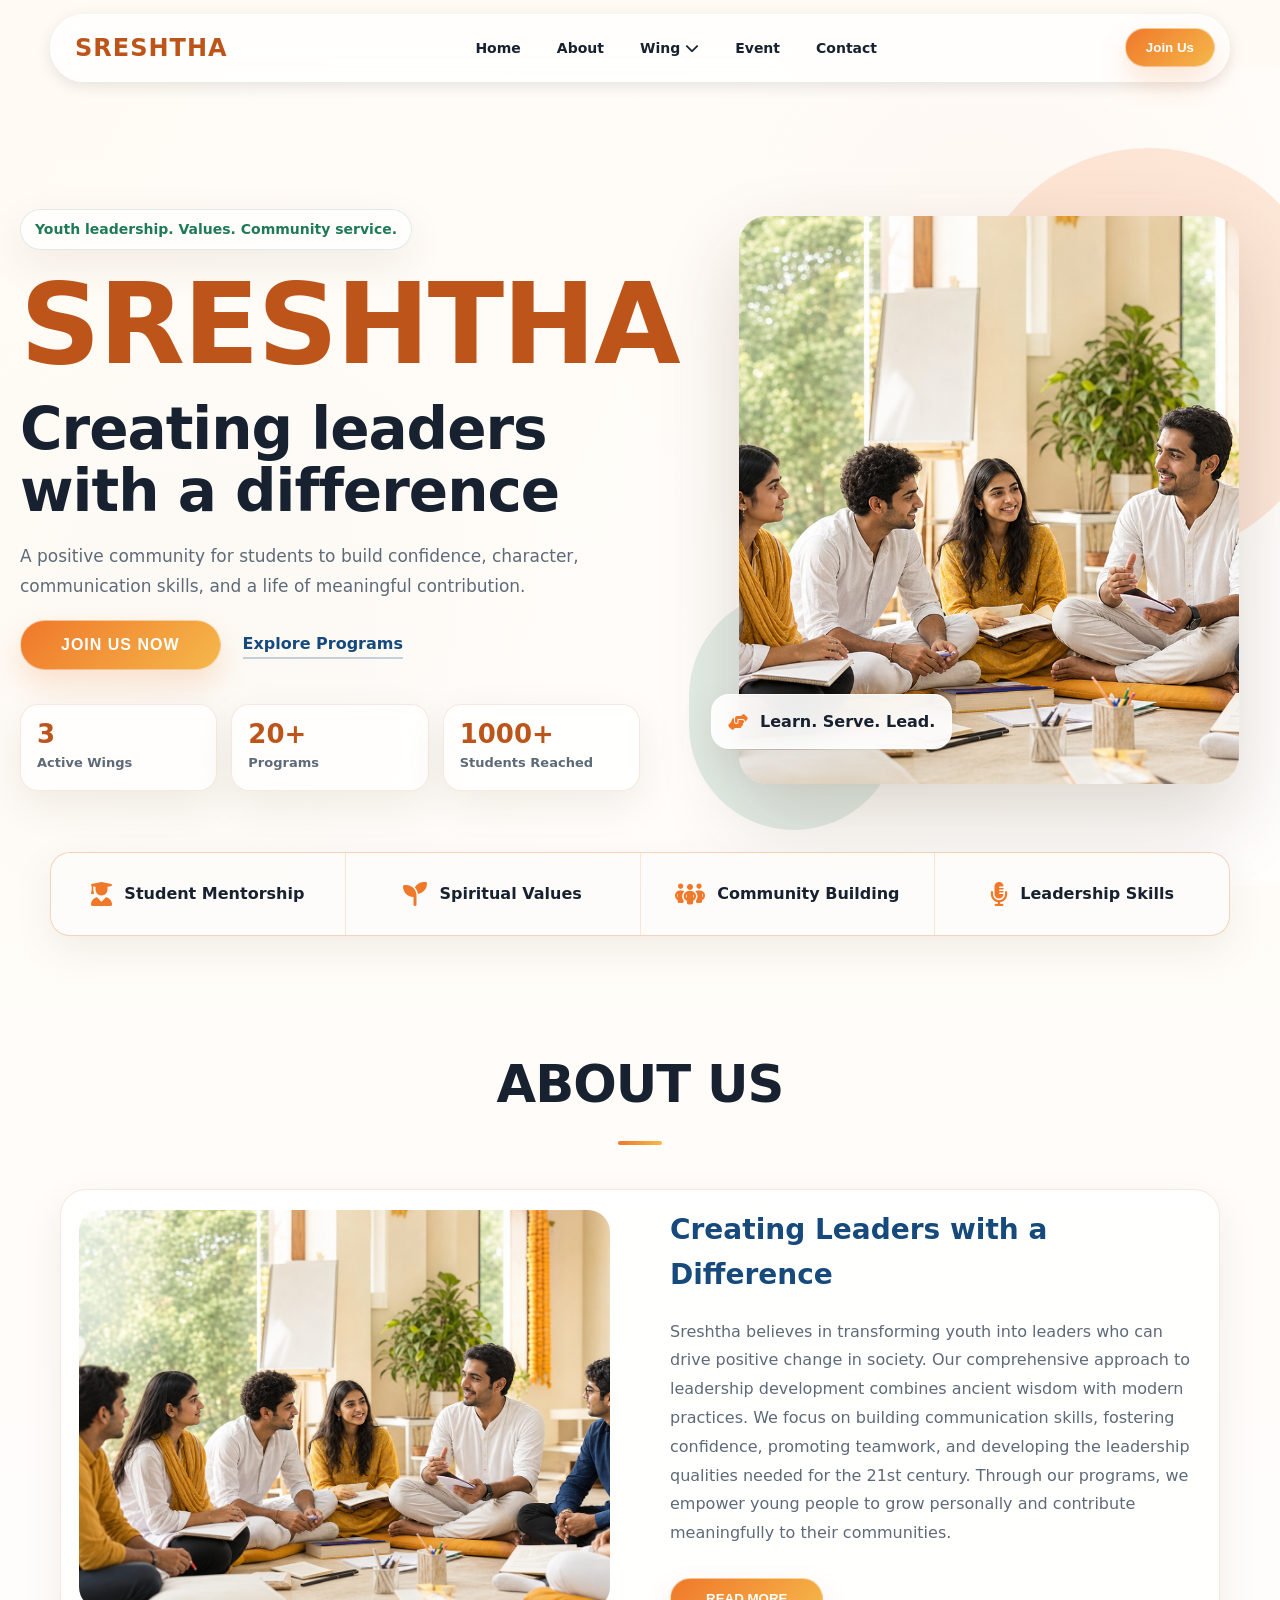
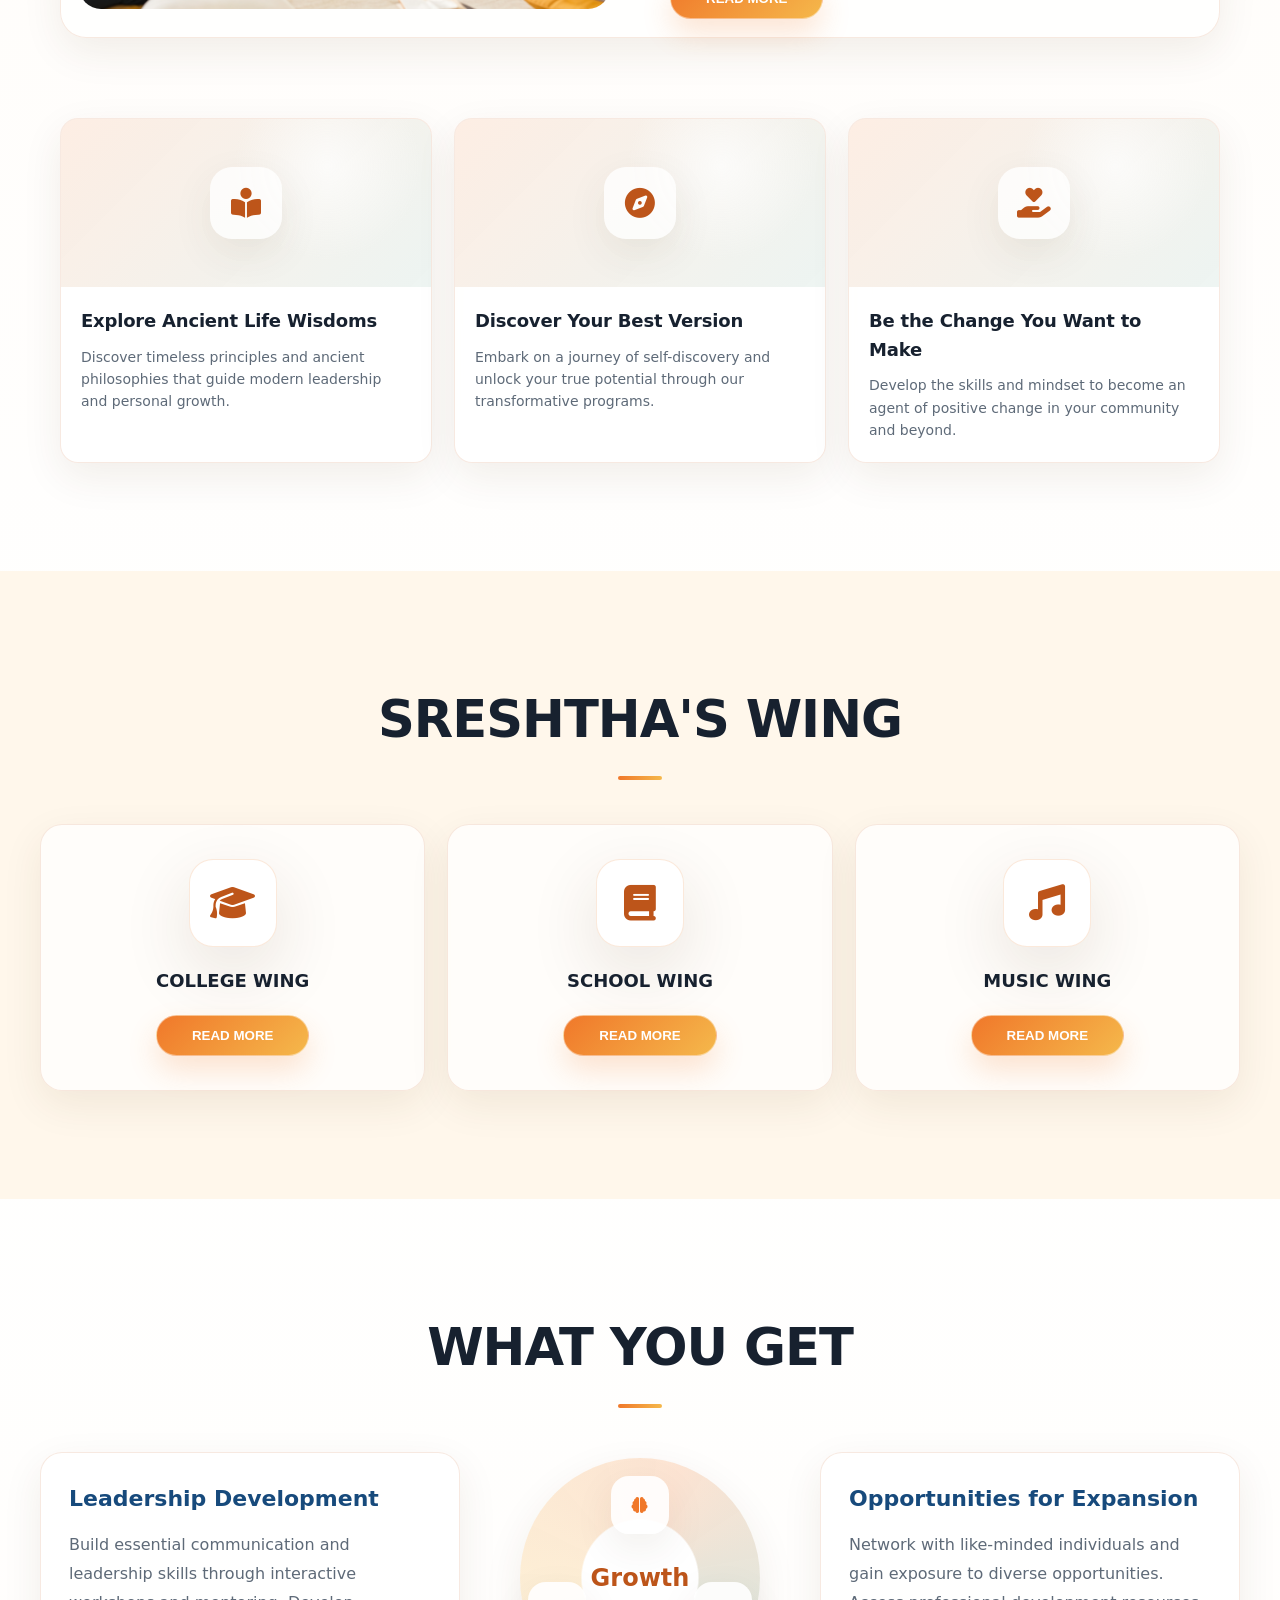
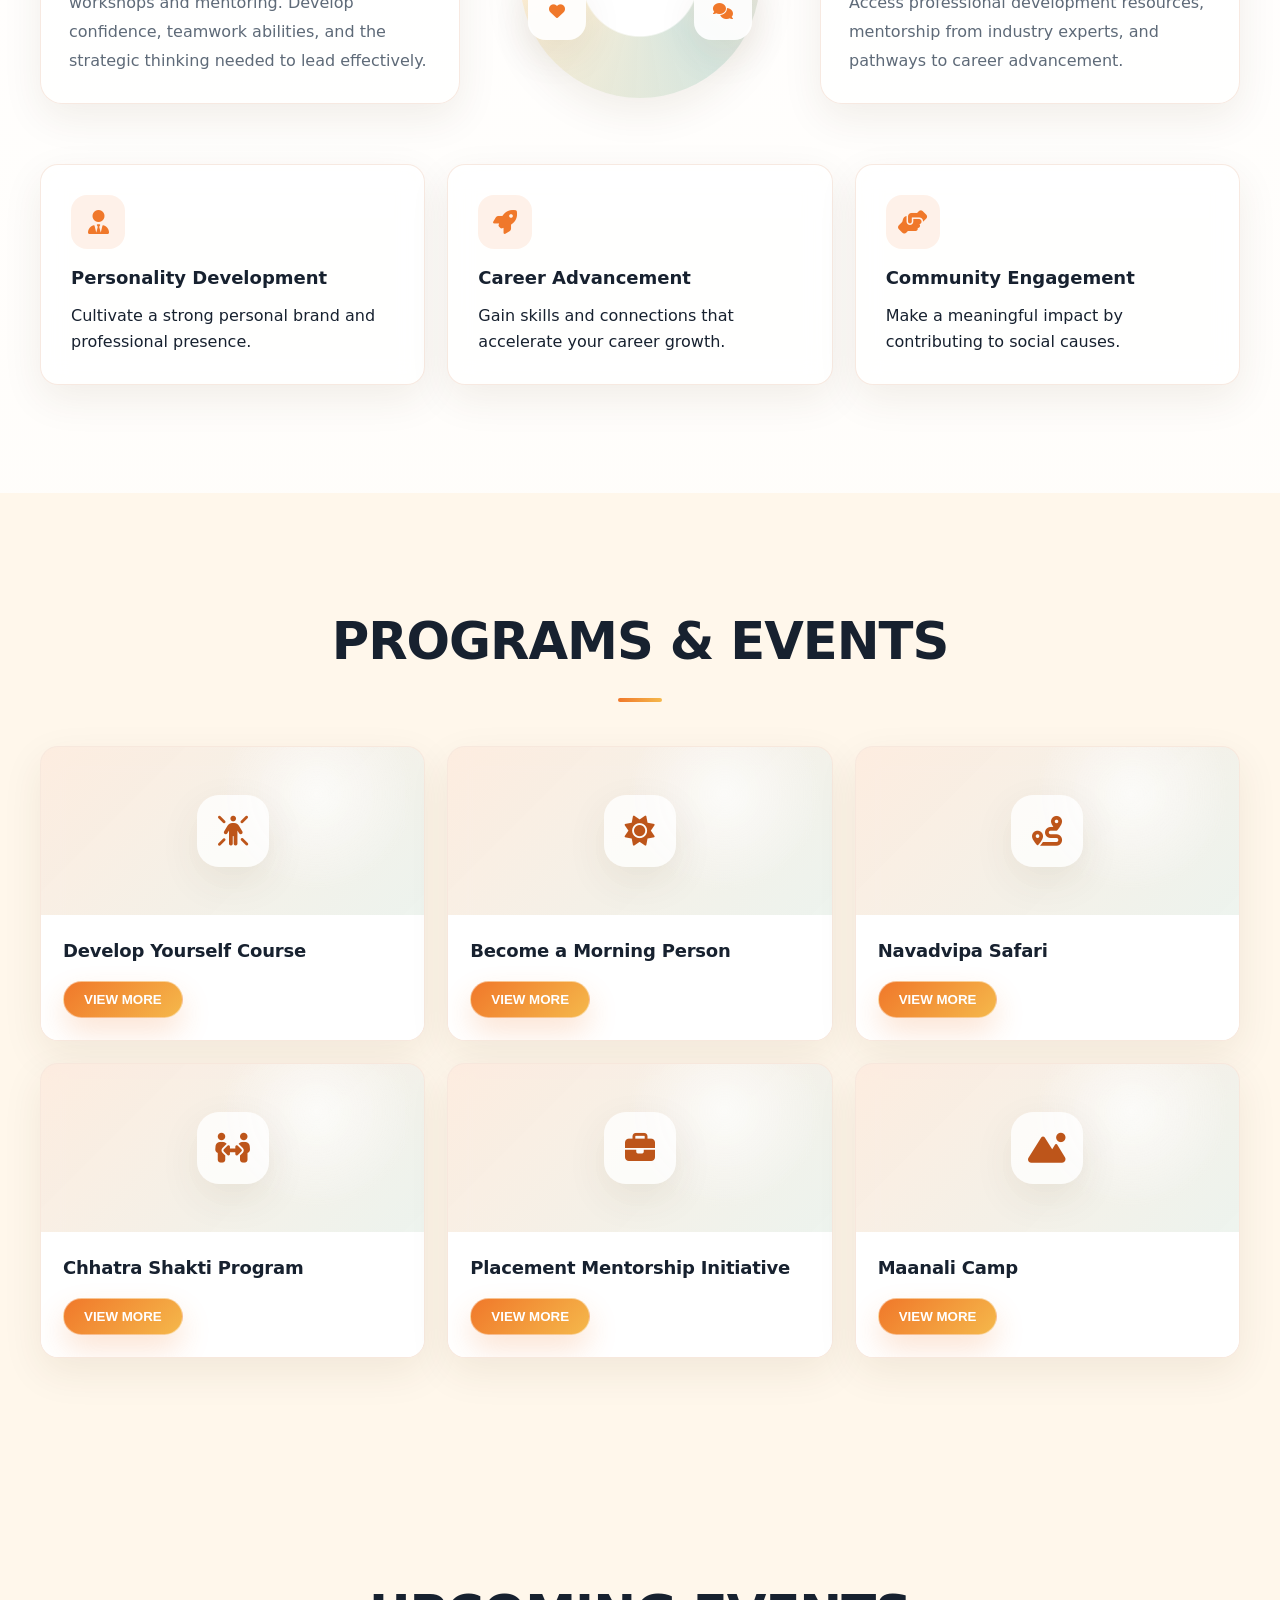
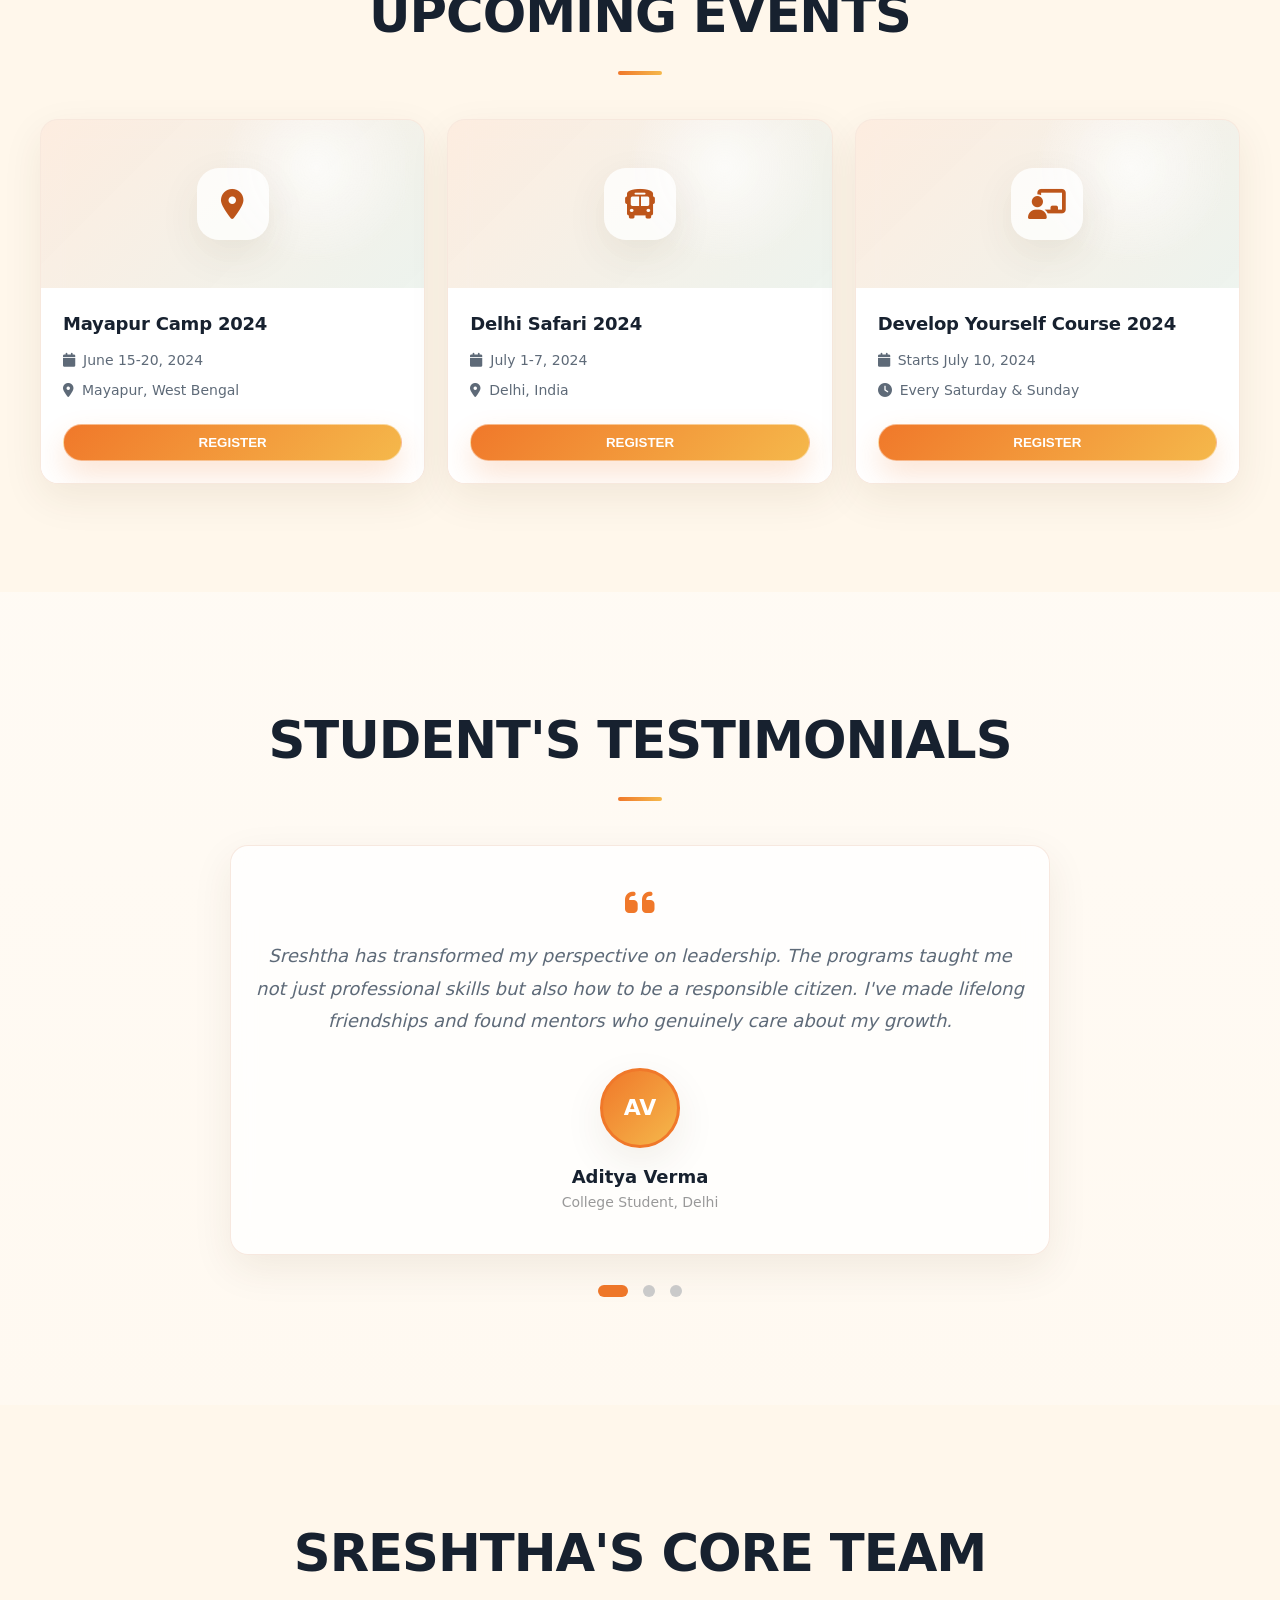
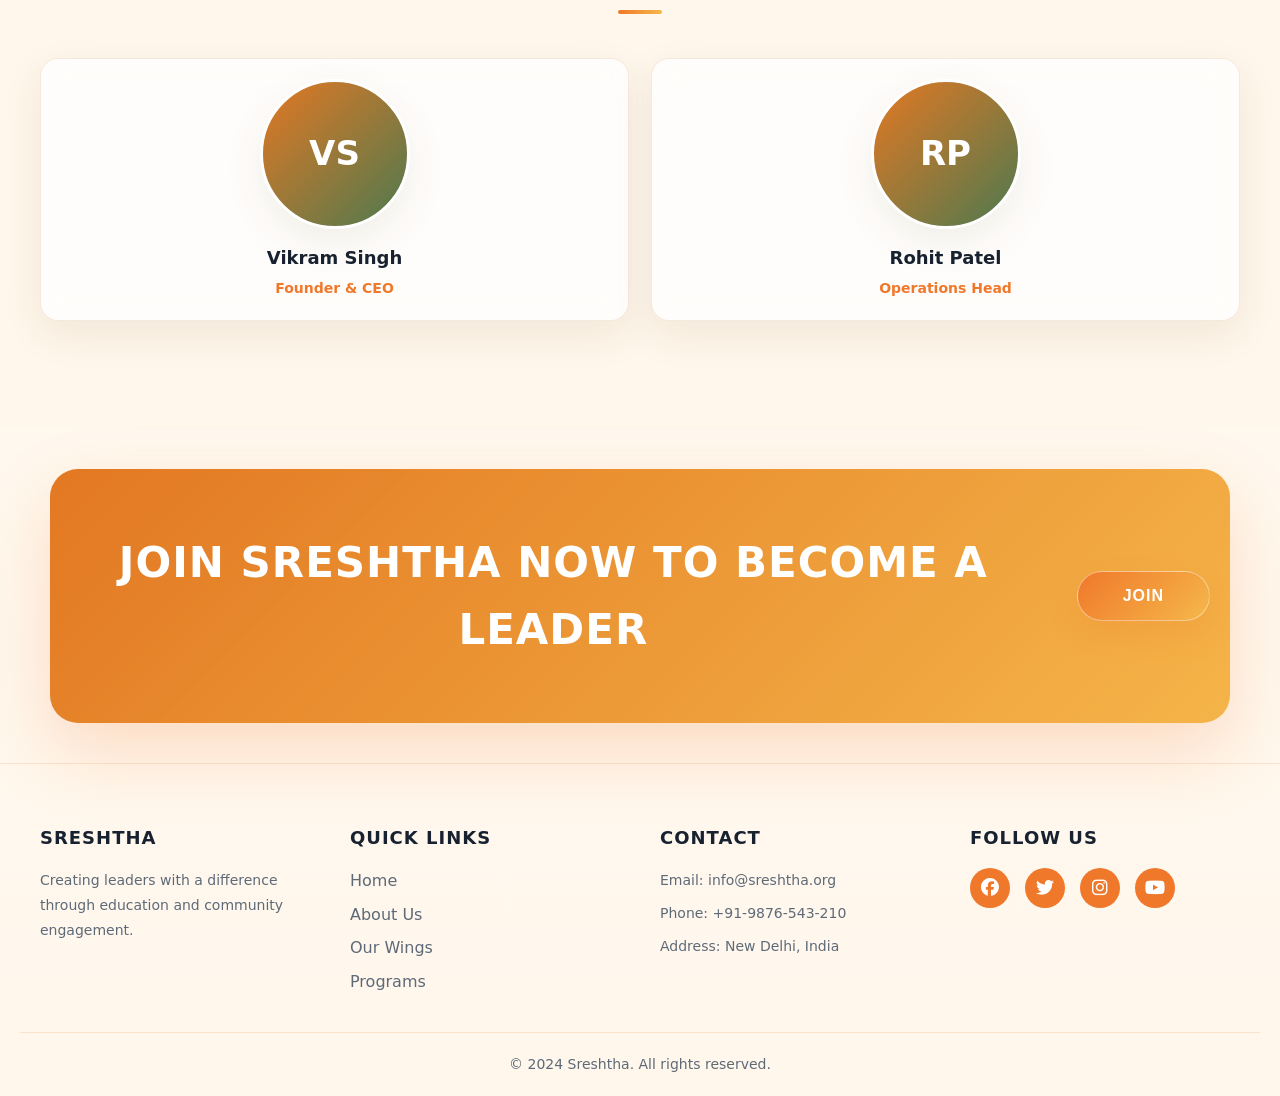
==== commit 971485d1: "small changes" ====
--- a/index.html
+++ b/index.html
@@ -164,15 +164,11 @@
                 <p>Build essential communication and leadership skills through interactive workshops and mentoring. Develop confidence, teamwork abilities, and the strategic thinking needed to lead effectively.</p>
             </div>
             <div class="wyg-center">
-                <div class="wyg-illustration">
-                    <svg viewBox="0 0 300 300" xmlns="http://www.w3.org/2000/svg">
-                        <circle cx="150" cy="150" r="120" fill="none" stroke="#d97706" stroke-width="2" opacity="0.3"/>
-                        <circle cx="150" cy="150" r="90" fill="none" stroke="#d97706" stroke-width="2" opacity="0.5"/>
-                        <circle cx="150" cy="80" r="25" fill="#d97706"/>
-                        <rect x="130" y="110" width="40" height="60" fill="#d97706"/>
-                        <path d="M150,170 L120,220 M150,170 L180,220" stroke="#d97706" stroke-width="8"/>
-                        <text x="150" y="270" text-anchor="middle" font-size="24" fill="#d97706" font-weight="bold">GROWTH</text>
-                    </svg>
+                <div class="growth-orbit" aria-hidden="true">
+                    <span><i class="fas fa-brain"></i></span>
+                    <span><i class="fas fa-comments"></i></span>
+                    <span><i class="fas fa-heart"></i></span>
+                    <strong>Growth</strong>
                 </div>
             </div>
             <div class="wyg-right">
@@ -347,19 +343,9 @@
                 <p>Founder & CEO</p>
             </div>
             <div class="team-member">
-                <div class="team-avatar" aria-hidden="true">AS</div>
-                <h4>Anjali Sharma</h4>
-                <p>Program Director</p>
-            </div>
-            <div class="team-member">
                 <div class="team-avatar" aria-hidden="true">RP</div>
                 <h4>Rohit Patel</h4>
                 <p>Operations Head</p>
-            </div>
-            <div class="team-member">
-                <div class="team-avatar" aria-hidden="true">DK</div>
-                <h4>Deepa Kapoor</h4>
-                <p>Community Manager</p>
             </div>
         </div>
     </section>
--- a/styles.css
+++ b/styles.css
@@ -1998,3 +1998,508 @@
         min-height: 74px;
     }
 }
+
+/* ============ MODERN POLISH LAYER ============ */
+:root {
+    --primary-orange: #f0782a;
+    --saffron-deep: #bd551a;
+    --saffron-soft: #fff0dc;
+    --cream: #fffaf4;
+    --surface: rgba(255, 255, 255, 0.78);
+    --surface-strong: #ffffff;
+    --line: rgba(189, 85, 26, 0.13);
+    --shadow: 0 24px 70px rgba(71, 45, 18, 0.12);
+    --soft-shadow: 0 14px 40px rgba(71, 45, 18, 0.08);
+}
+
+body {
+    font-family: Inter, ui-sans-serif, system-ui, -apple-system, BlinkMacSystemFont, "Segoe UI", sans-serif;
+    background:
+        linear-gradient(180deg, #fffaf4 0%, #ffffff 34%, #fff7ec 100%);
+}
+
+.navbar {
+    top: 14px;
+    width: min(1180px, calc(100% - 32px));
+    height: 68px;
+    margin: 0 auto;
+    border: 1px solid rgba(255, 255, 255, 0.7);
+    border-radius: 999px;
+    background: rgba(255, 255, 255, 0.82);
+    box-shadow: 0 18px 45px rgba(77, 47, 18, 0.12);
+}
+
+.navbar-container {
+    padding: 0 14px 0 24px;
+}
+
+.navbar-logo .logo-text {
+    font-size: 24px;
+    font-weight: 900;
+}
+
+.navbar-menu {
+    gap: 8px;
+}
+
+.nav-link {
+    padding: 9px 14px;
+    border-radius: 999px;
+    font-size: 14px;
+}
+
+.nav-link:hover {
+    background: rgba(240, 120, 42, 0.1);
+    border-bottom-color: transparent;
+}
+
+.dropdown-content {
+    top: calc(100% + 10px);
+    border-radius: 14px;
+    box-shadow: 0 20px 50px rgba(71, 45, 18, 0.16);
+}
+
+.join-btn,
+.cta-btn,
+.secondary-btn,
+.view-btn,
+.event-register-btn,
+.cta-join-btn,
+.wing-learn-btn,
+.send-btn {
+    border: 1px solid rgba(255, 255, 255, 0.45);
+    box-shadow: 0 14px 30px rgba(240, 120, 42, 0.2);
+}
+
+.join-btn {
+    padding: 11px 20px;
+}
+
+.hero {
+    min-height: calc(100vh - 82px);
+    padding-top: 110px;
+    background:
+        linear-gradient(115deg, rgba(255, 250, 244, 0.92), rgba(255, 255, 255, 0.74)),
+        radial-gradient(circle at 78% 22%, rgba(240, 120, 42, 0.18), transparent 34%),
+        radial-gradient(circle at 15% 70%, rgba(31, 122, 90, 0.1), transparent 30%);
+}
+
+.hero-container {
+    max-width: 1240px;
+    grid-template-columns: minmax(0, 1.02fr) minmax(360px, 0.88fr);
+}
+
+.hero-kicker {
+    border: 1px solid rgba(31, 122, 90, 0.14);
+    background: rgba(255, 255, 255, 0.7);
+    box-shadow: var(--soft-shadow);
+}
+
+.hero-title {
+    font-size: clamp(58px, 8.8vw, 112px);
+    letter-spacing: -2px;
+}
+
+.hero-subtitle {
+    max-width: 620px;
+    font-size: clamp(34px, 4.6vw, 58px);
+    letter-spacing: -1px;
+}
+
+.hero-copy {
+    font-size: 17px;
+    max-width: 560px;
+}
+
+.hero-photo-card {
+    width: min(100%, 500px);
+    aspect-ratio: 0.88;
+    border: 0;
+    border-radius: 28px;
+    overflow: visible;
+    box-shadow: none;
+}
+
+.hero-photo-card::before,
+.hero-photo-card::after {
+    content: "";
+    position: absolute;
+    inset: auto;
+    z-index: 0;
+    border-radius: 999px;
+}
+
+.hero-photo-card::before {
+    width: 72%;
+    height: 72%;
+    right: -18%;
+    top: -12%;
+    background: rgba(240, 120, 42, 0.16);
+}
+
+.hero-photo-card::after {
+    width: 42%;
+    height: 42%;
+    left: -10%;
+    bottom: -8%;
+    background: rgba(31, 122, 90, 0.12);
+}
+
+.hero-photo-card img {
+    position: relative;
+    z-index: 1;
+    border-radius: 28px;
+    box-shadow: 0 34px 80px rgba(71, 45, 18, 0.18);
+}
+
+.hero-photo-badge {
+    z-index: 2;
+    left: -28px;
+    right: auto;
+    bottom: 34px;
+    min-width: 220px;
+    border: 1px solid rgba(255, 255, 255, 0.82);
+    border-radius: 18px;
+    backdrop-filter: blur(16px);
+}
+
+.hero-stats {
+    max-width: 620px;
+}
+
+.hero-stats div,
+.feature-card,
+.program-card,
+.event-card,
+.team-member,
+.benefit-item,
+.wing-program-card,
+.wing-event-card,
+.info-card,
+.contact-form,
+.testimonials-carousel {
+    background: var(--surface);
+    border: 1px solid var(--line);
+    backdrop-filter: blur(12px);
+    border-radius: 18px;
+}
+
+.hero-stats div {
+    padding: 16px;
+}
+
+.trust-strip {
+    width: min(1180px, calc(100% - 32px));
+    margin: -34px auto 0;
+    position: relative;
+    z-index: 3;
+    border: 1px solid var(--line);
+    border-radius: 20px;
+    overflow: hidden;
+    box-shadow: var(--soft-shadow);
+}
+
+.trust-item {
+    min-height: 82px;
+    background: rgba(255, 255, 255, 0.86);
+}
+
+section {
+    padding: 108px 20px;
+}
+
+.section-title {
+    letter-spacing: -1px;
+}
+
+.title-underline {
+    width: 44px;
+    height: 4px;
+    margin-bottom: 44px;
+}
+
+.about,
+.what-you-get,
+.testimonials {
+    background: transparent;
+}
+
+.about-content {
+    padding: 18px;
+    border: 1px solid var(--line);
+    border-radius: 26px;
+    background: rgba(255, 255, 255, 0.72);
+    box-shadow: var(--soft-shadow);
+}
+
+.about-image img {
+    border-radius: 22px;
+    box-shadow: none;
+}
+
+.feature-cards,
+.programs-grid,
+.events-grid,
+.team-container,
+.wing-programs-grid,
+.wing-events-grid,
+.wyg-benefits {
+    gap: 22px;
+}
+
+.feature-card,
+.program-card,
+.event-card,
+.team-member,
+.benefit-item,
+.wing-program-card,
+.wing-event-card {
+    overflow: hidden;
+}
+
+.feature-card:hover,
+.program-card:hover,
+.event-card:hover,
+.team-member:hover,
+.benefit-item:hover,
+.wing-program-card:hover,
+.wing-event-card:hover {
+    transform: translateY(-6px);
+    box-shadow: 0 24px 60px rgba(71, 45, 18, 0.13);
+}
+
+.feature-visual,
+.program-media,
+.event-media,
+.wing-program-header {
+    height: 168px;
+    background:
+        radial-gradient(circle at 72% 28%, rgba(255, 255, 255, 0.72), transparent 32%),
+        linear-gradient(135deg, rgba(240, 120, 42, 0.13), rgba(31, 122, 90, 0.08));
+}
+
+.feature-visual i,
+.program-media i,
+.event-media i,
+.wing-program-header i {
+    width: 72px;
+    height: 72px;
+    display: inline-flex;
+    align-items: center;
+    justify-content: center;
+    border-radius: 22px;
+    background: rgba(255, 255, 255, 0.76);
+    color: var(--saffron-deep);
+    font-size: 30px;
+    box-shadow: var(--soft-shadow);
+}
+
+.feature-card h4,
+.program-footer h4,
+.event-content h4,
+.wing-program-footer h4,
+.wing-event-content h4 {
+    font-size: 18px;
+    letter-spacing: -0.2px;
+}
+
+.program-footer,
+.event-content,
+.wing-program-footer,
+.wing-event-content {
+    padding: 22px;
+}
+
+.wings-container {
+    gap: 22px;
+}
+
+.wing-card {
+    padding: 34px 24px;
+    border: 1px solid var(--line);
+    border-radius: 22px;
+    background: rgba(255, 255, 255, 0.74);
+    box-shadow: var(--soft-shadow);
+}
+
+.wing-circle {
+    width: 88px;
+    height: 88px;
+    border-radius: 24px;
+    font-size: 36px;
+}
+
+.wing-card:hover .wing-circle {
+    transform: translateY(-4px) scale(1.02);
+}
+
+.wing-card h3 {
+    font-size: 18px;
+    letter-spacing: 0;
+}
+
+.wyg-container {
+    grid-template-columns: 1fr 280px 1fr;
+}
+
+.wyg-left,
+.wyg-right {
+    padding: 28px;
+    border: 1px solid var(--line);
+    border-radius: 22px;
+    background: rgba(255, 255, 255, 0.72);
+    box-shadow: var(--soft-shadow);
+}
+
+.wyg-illustration,
+.growth-orbit {
+    width: 240px;
+    height: 240px;
+}
+
+.growth-orbit {
+    position: relative;
+    display: grid;
+    place-items: center;
+    margin: 0 auto;
+    border-radius: 50%;
+    background:
+        radial-gradient(circle, #ffffff 0 34%, transparent 35%),
+        conic-gradient(from 20deg, rgba(240, 120, 42, 0.2), rgba(31, 122, 90, 0.18), rgba(245, 184, 75, 0.22), rgba(240, 120, 42, 0.2));
+    box-shadow: var(--soft-shadow);
+}
+
+.growth-orbit strong {
+    color: var(--saffron-deep);
+    font-size: 24px;
+}
+
+.growth-orbit span {
+    position: absolute;
+    width: 58px;
+    height: 58px;
+    display: grid;
+    place-items: center;
+    border-radius: 18px;
+    background: rgba(255, 255, 255, 0.9);
+    color: var(--primary-orange);
+    box-shadow: var(--soft-shadow);
+}
+
+.growth-orbit span:nth-child(1) {
+    top: 18px;
+}
+
+.growth-orbit span:nth-child(2) {
+    right: 8px;
+    bottom: 58px;
+}
+
+.growth-orbit span:nth-child(3) {
+    left: 8px;
+    bottom: 58px;
+}
+
+.benefit-item {
+    text-align: left;
+}
+
+.benefit-item i {
+    width: 54px;
+    height: 54px;
+    display: inline-flex;
+    align-items: center;
+    justify-content: center;
+    border-radius: 16px;
+    background: rgba(240, 120, 42, 0.1);
+    font-size: 24px;
+}
+
+.testimonials-carousel {
+    background: rgba(255, 255, 255, 0.78);
+}
+
+.quote-icon {
+    font-size: 34px;
+}
+
+.team-avatar,
+.testimonial-image {
+    box-shadow: var(--soft-shadow);
+}
+
+.cta-banner {
+    margin: 40px auto;
+    width: min(1180px, calc(100% - 32px));
+    border-radius: 28px;
+    box-shadow: 0 28px 70px rgba(240, 120, 42, 0.22);
+}
+
+.footer {
+    background: transparent;
+}
+
+.wing-header,
+.contact-header {
+    margin: 34px auto 0;
+    width: min(1180px, calc(100% - 32px));
+    border-radius: 28px;
+    padding: 86px 20px;
+    box-shadow: var(--soft-shadow);
+}
+
+.wing-header-content h1,
+.contact-header-content h1 {
+    letter-spacing: -1px;
+    text-transform: none;
+}
+
+@media (max-width: 768px) {
+    .navbar {
+        top: 8px;
+        width: min(100% - 16px, 1180px);
+        border-radius: 22px;
+    }
+
+    .hero {
+        padding-top: 94px;
+    }
+
+    .hero-container {
+        grid-template-columns: 1fr;
+    }
+
+    .hero-photo-badge {
+        left: 14px;
+        bottom: 14px;
+    }
+
+    .trust-strip {
+        margin-top: -18px;
+    }
+
+    .wyg-container {
+        grid-template-columns: 1fr;
+    }
+}
+
+@media (max-width: 480px) {
+    .navbar-container {
+        padding-left: 16px;
+    }
+
+    .hero-title {
+        letter-spacing: -1px;
+    }
+
+    .hero-stats {
+        grid-template-columns: 1fr;
+    }
+
+    .about-content,
+    .wing-header,
+    .contact-header,
+    .cta-banner {
+        border-radius: 20px;
+    }
+}
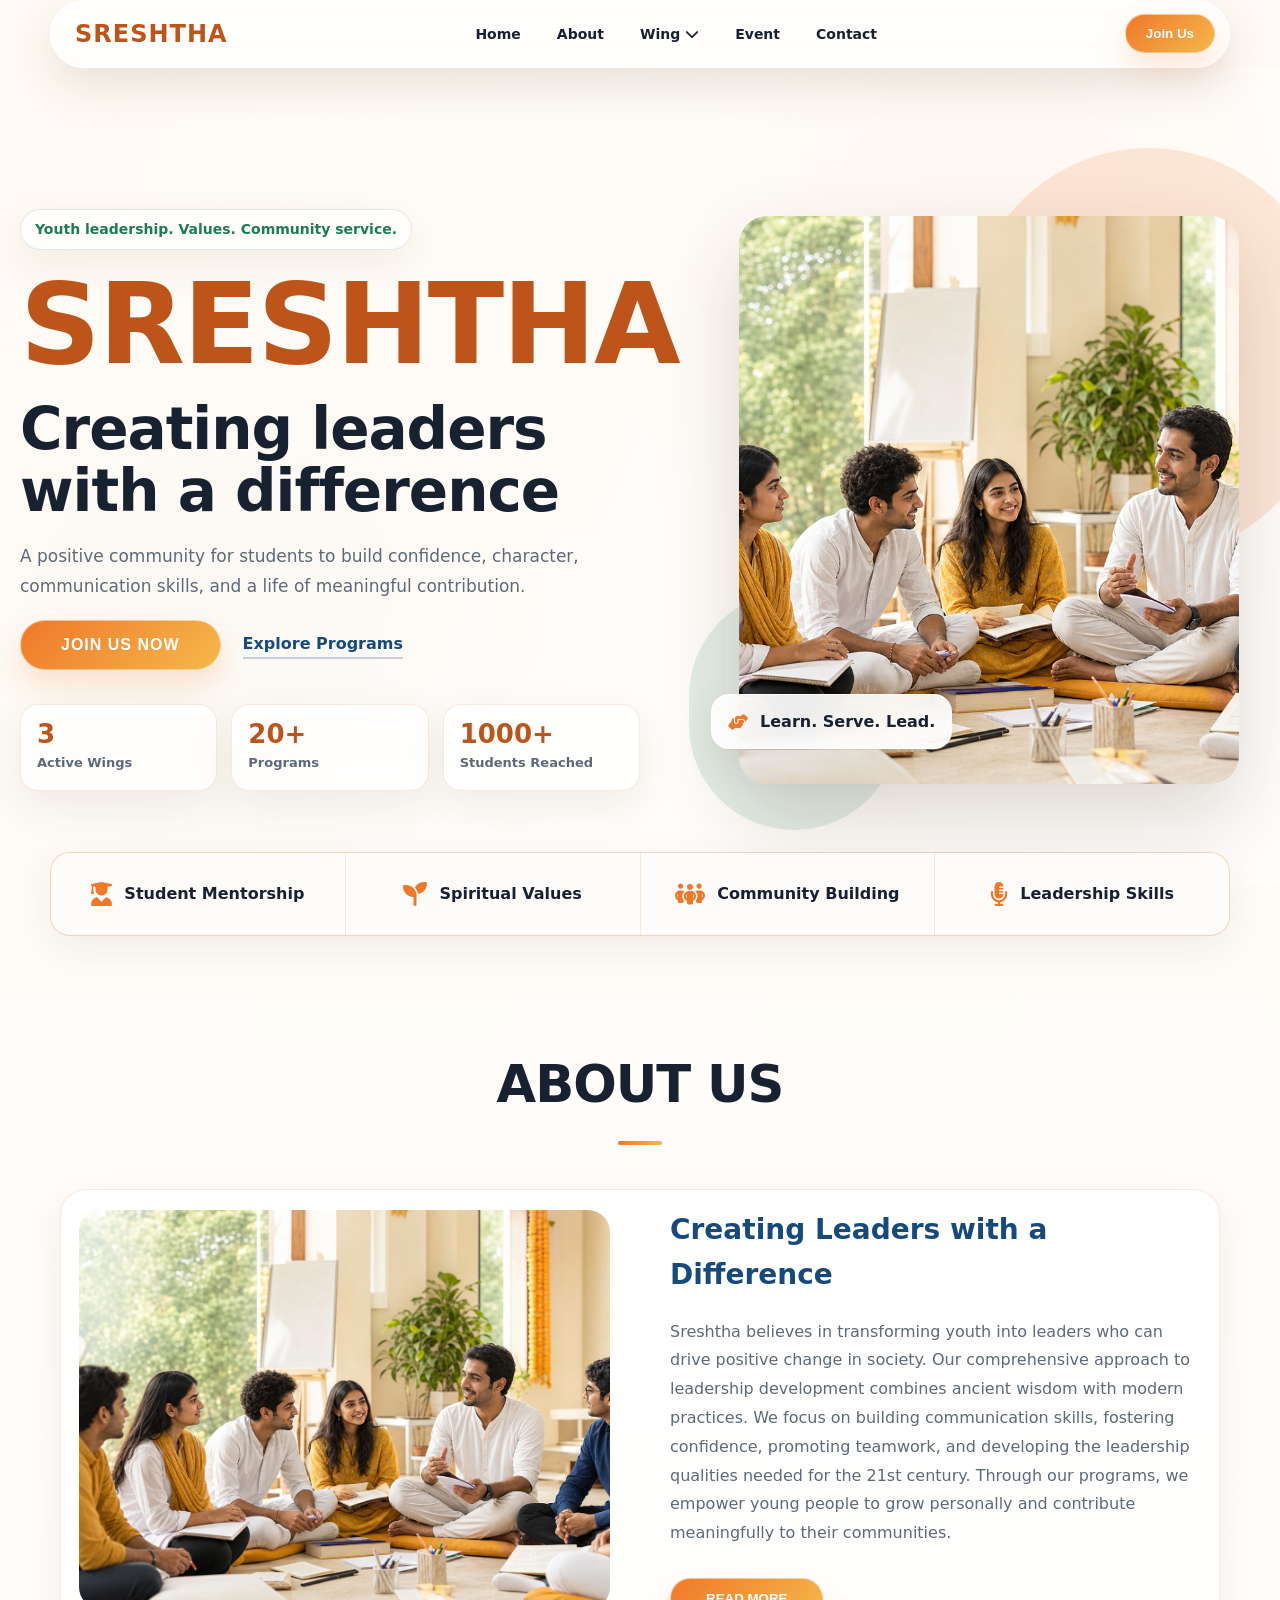
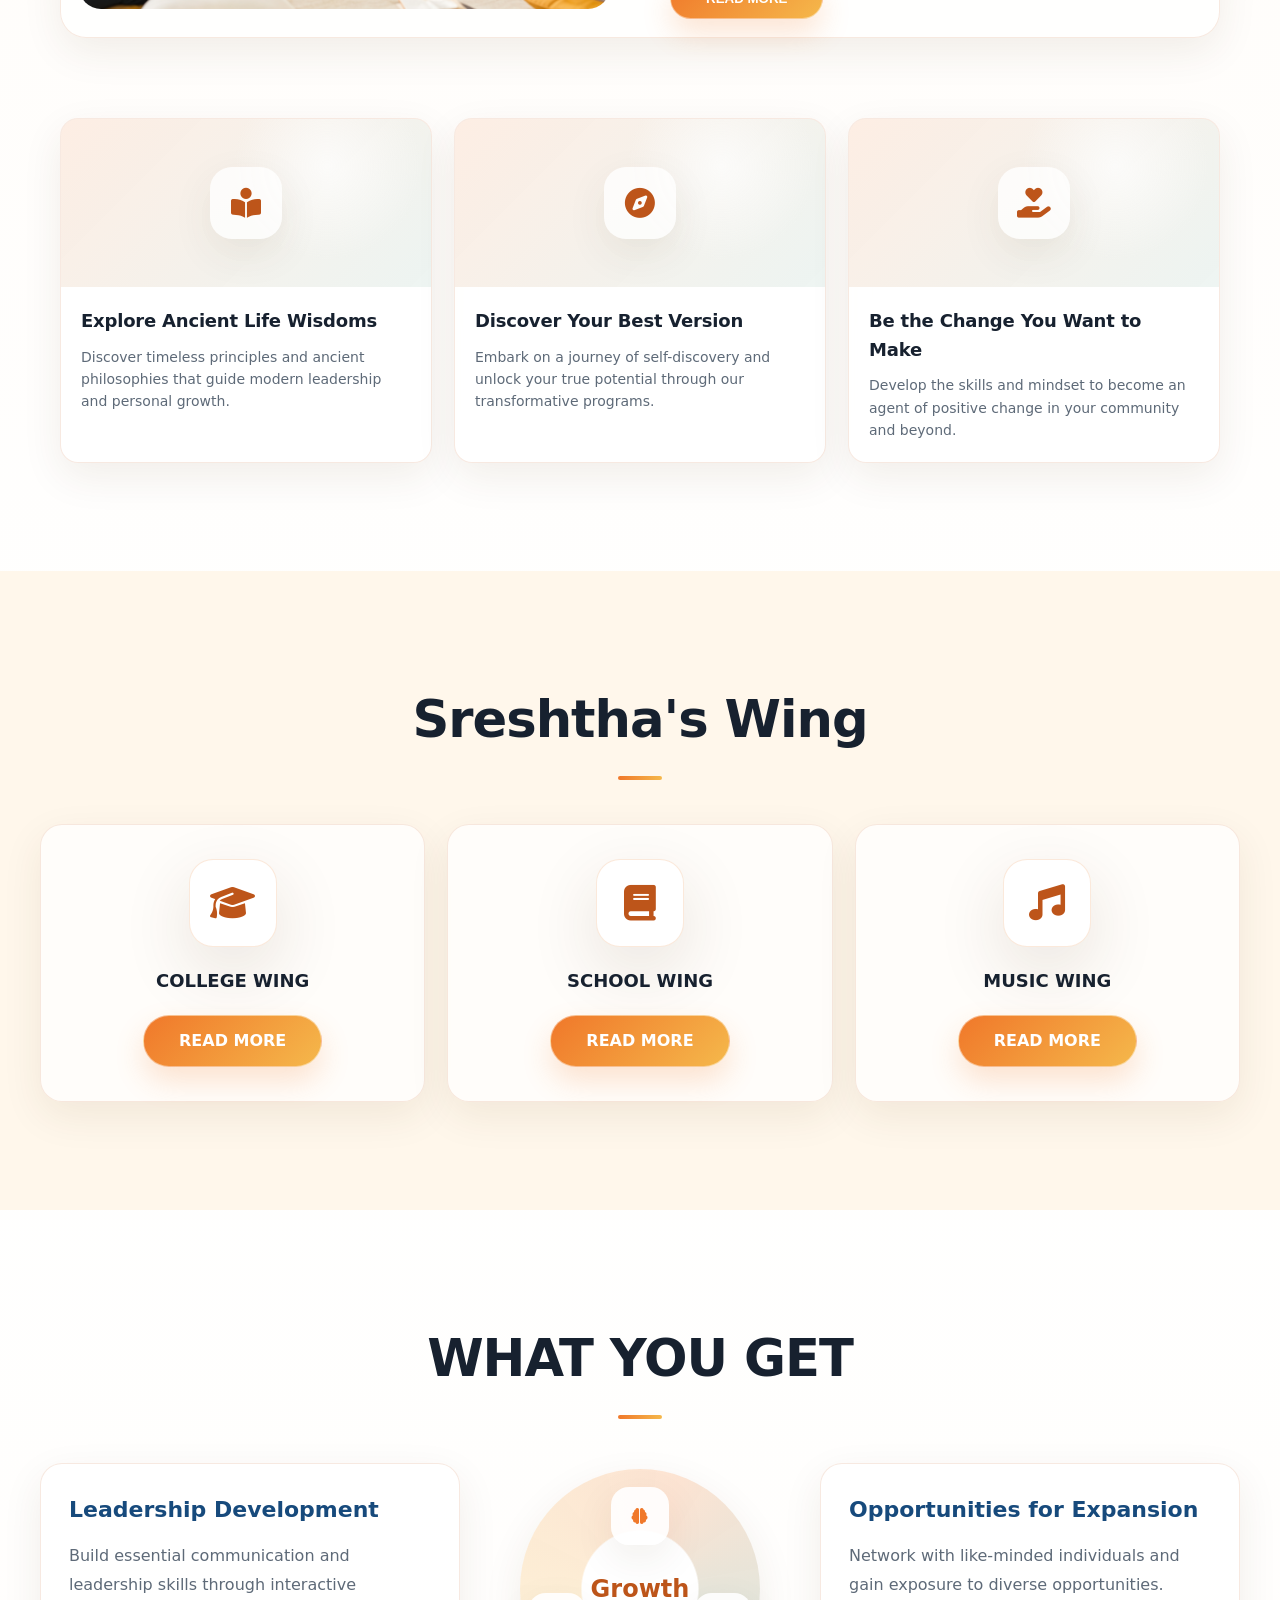
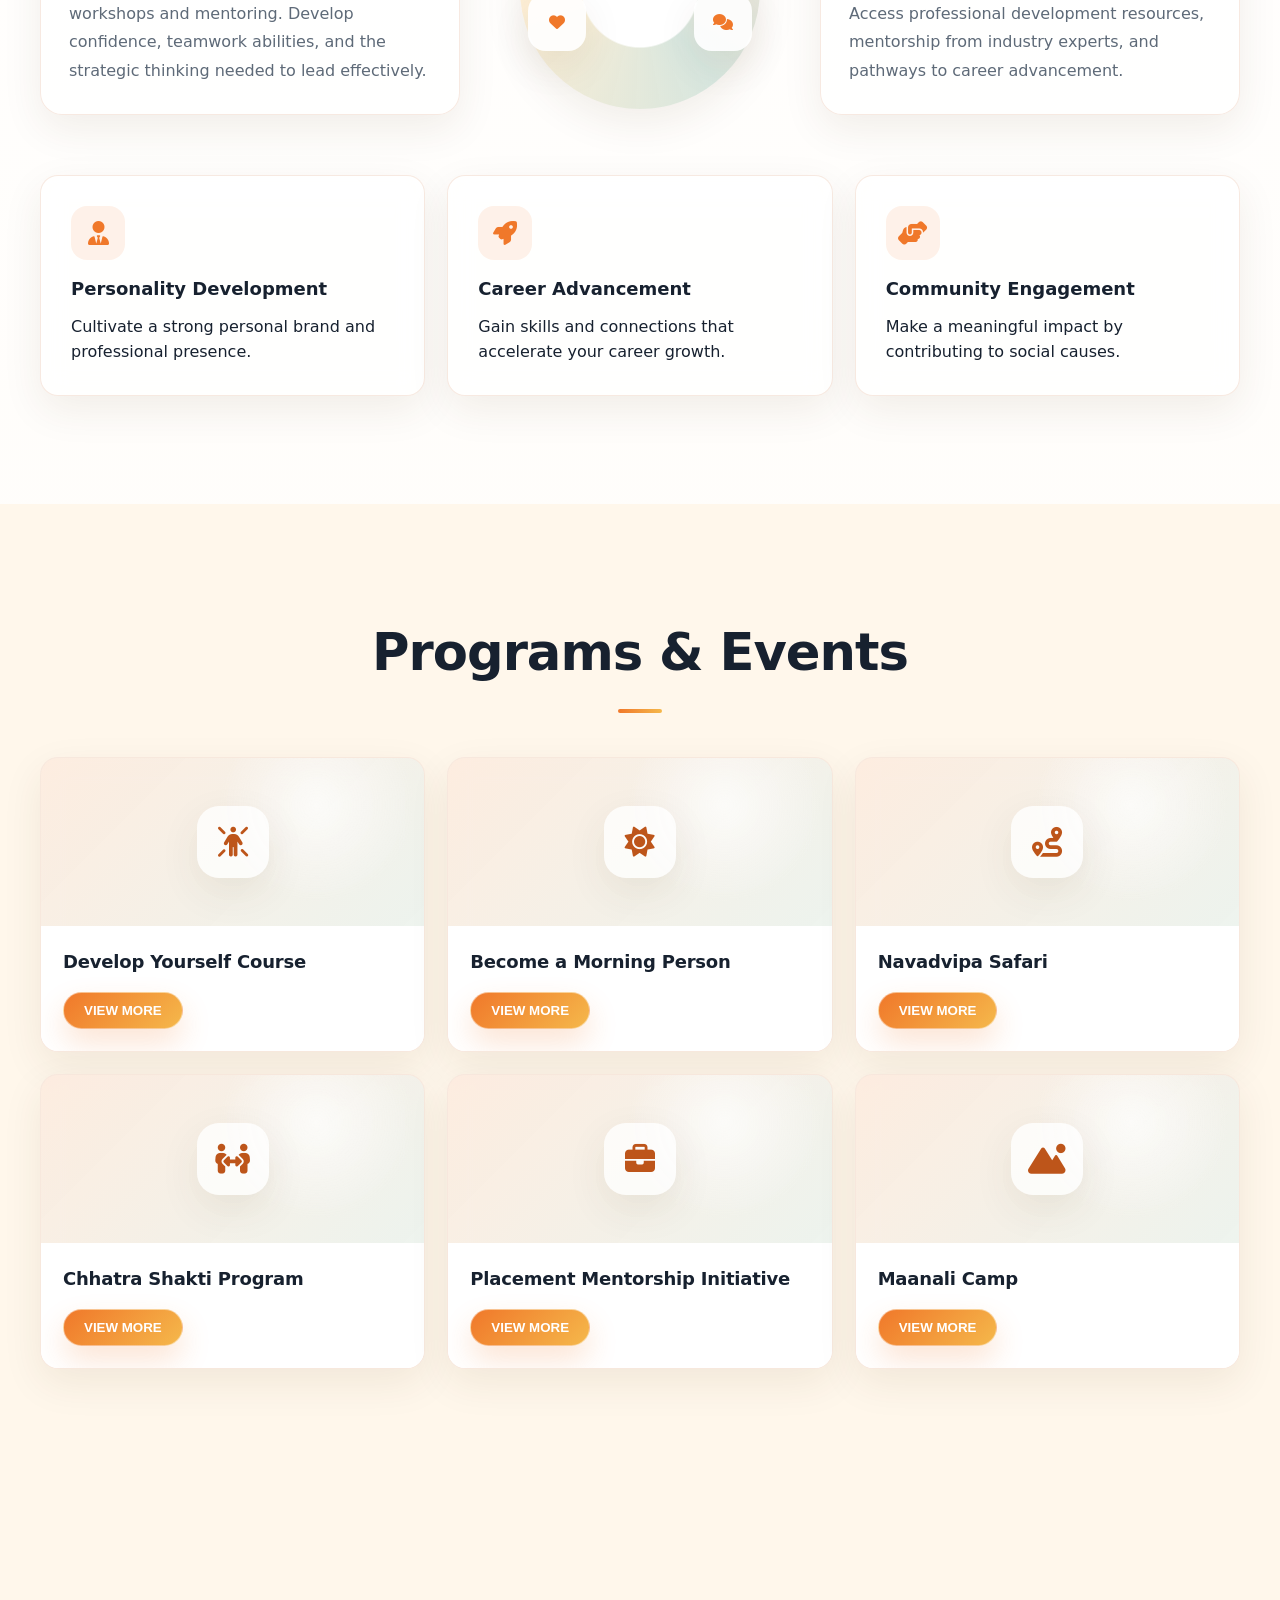
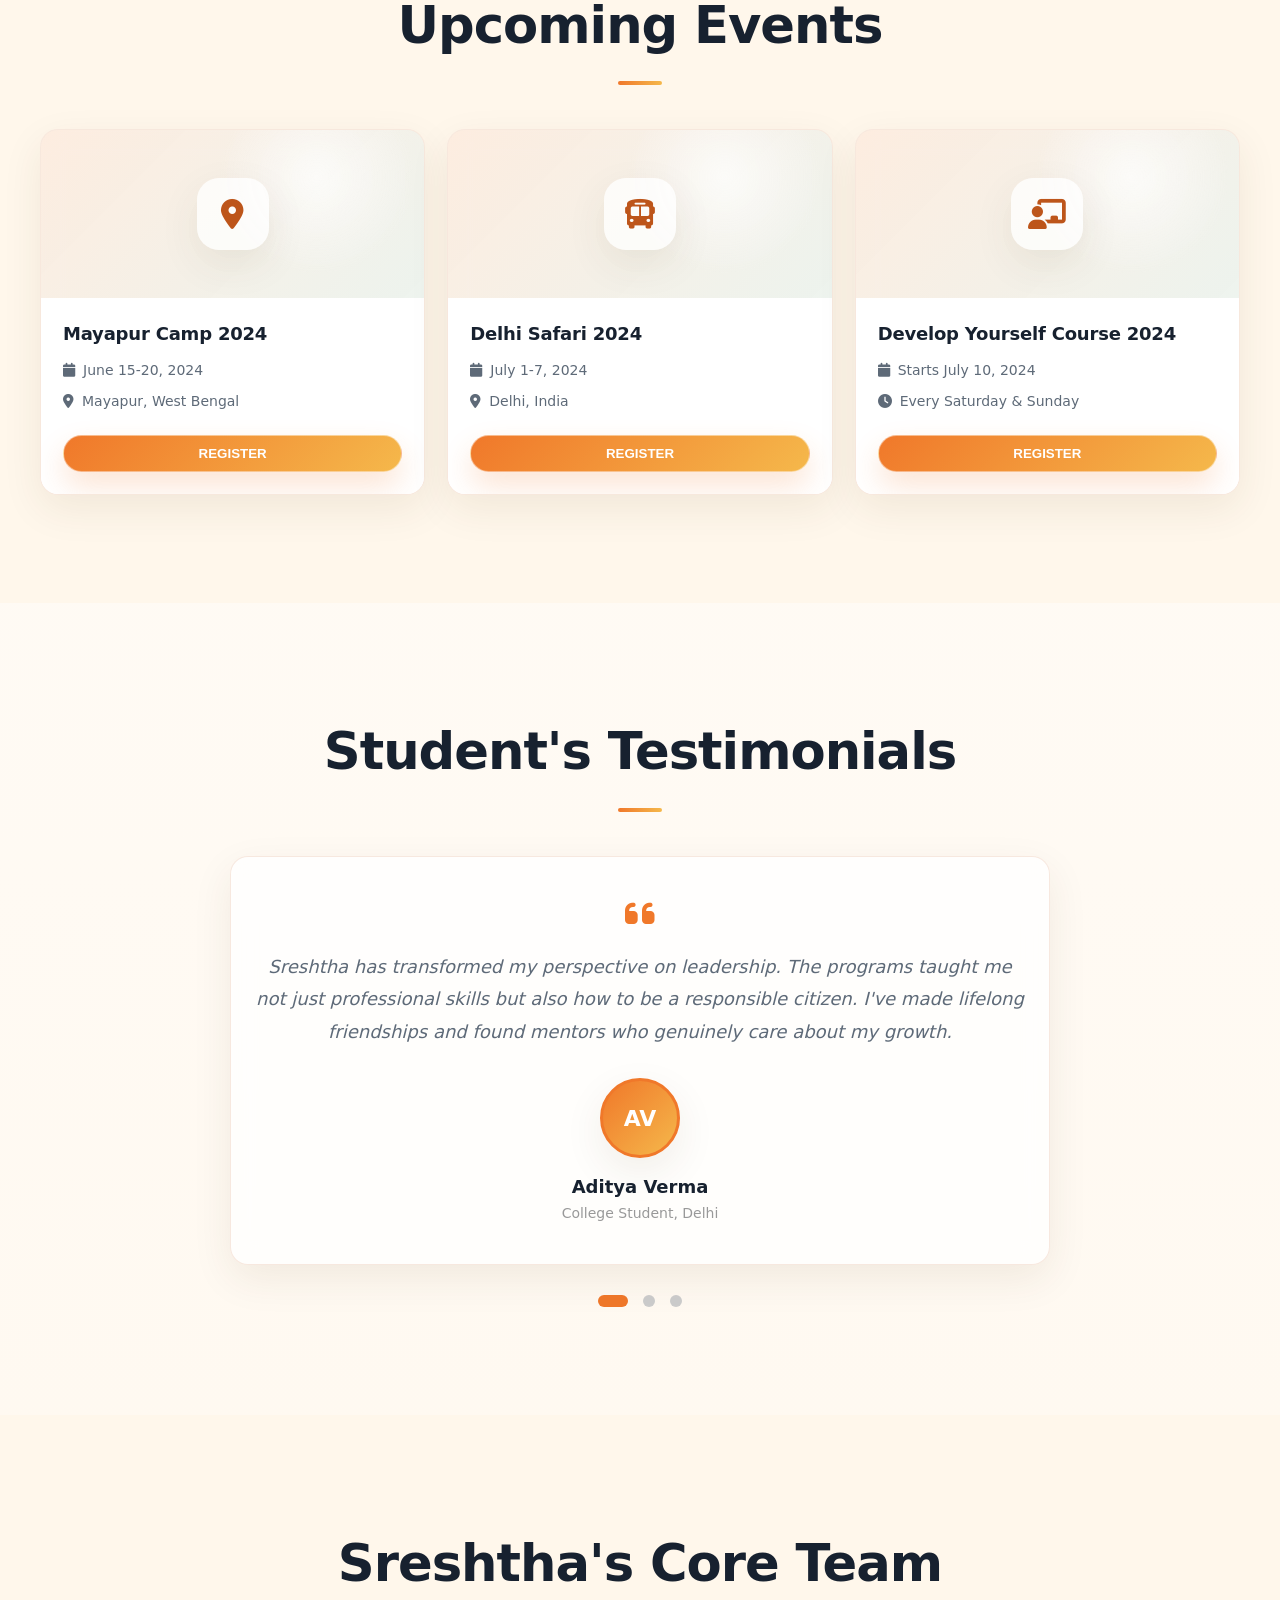
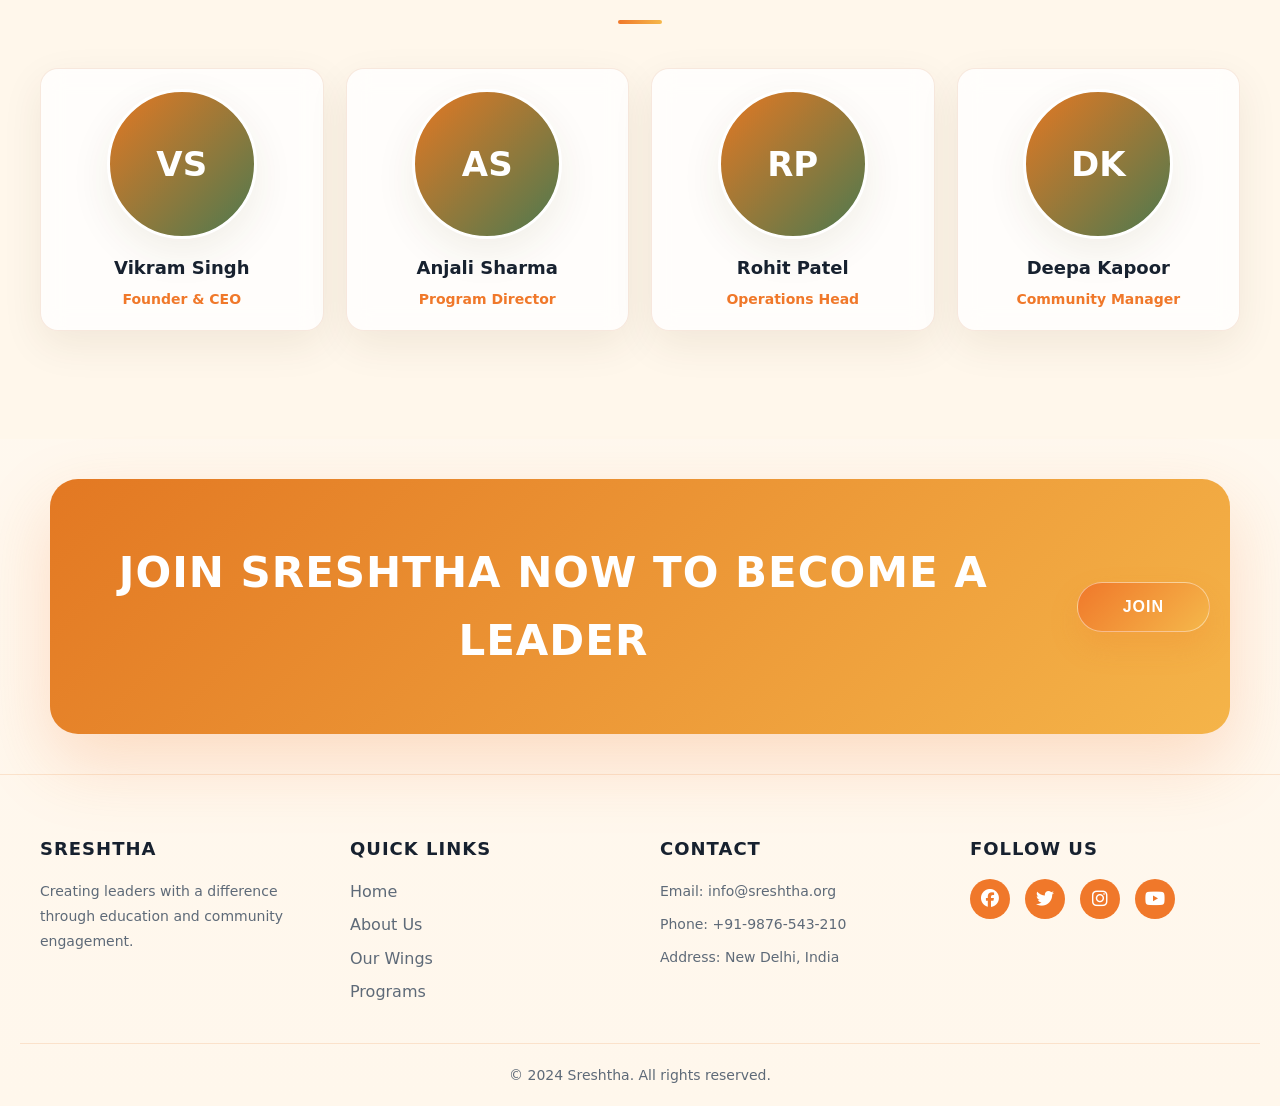
==== commit 7fc0373f: "re built the Architecture" ====
--- a/index.html
+++ b/index.html
@@ -4,397 +4,31 @@
     <meta charset="UTF-8">
     <meta name="viewport" content="width=device-width, initial-scale=1.0">
     <title>Sreshtha - Creating Leaders with a Difference</title>
-    <link rel="stylesheet" href="styles.css">
+    <link rel="stylesheet" href="css/base.css">
+    <link rel="stylesheet" href="css/layout.css">
+    <link rel="stylesheet" href="css/components.css">
+    <link rel="stylesheet" href="css/pages.css">
+    <link rel="stylesheet" href="css/responsive.css">
     <link rel="stylesheet" href="https://cdnjs.cloudflare.com/ajax/libs/font-awesome/6.4.0/css/all.min.css">
 </head>
-<body>
-    <!-- NAVBAR -->
-    <nav class="navbar">
-        <div class="navbar-container">
-            <div class="navbar-logo">
-                <a href="index.html" class="logo-text">SRESHTHA</a>
-            </div>
-            <div class="navbar-menu">
-                <a href="#home" class="nav-link">Home</a>
-                <a href="#about" class="nav-link">About</a>
-                <div class="dropdown">
-                    <a href="#wing" class="nav-link">Wing <i class="fas fa-chevron-down"></i></a>
-                    <div class="dropdown-content">
-                        <a href="college-wing.html">College Wing</a>
-                        <a href="school-wing.html">School Wing</a>
-                        <a href="music-wing.html">Music Wing</a>
-                    </div>
-                </div>
-                <a href="#events" class="nav-link">Event</a>
-                <a href="contact.html" class="nav-link">Contact</a>
-            </div>
-            <button class="join-btn">Join Us</button>
-            <div class="hamburger">
-                <span></span>
-                <span></span>
-                <span></span>
-            </div>
-        </div>
-    </nav>
+<body data-page="home">
+    <div id="site-navbar"></div>
+    <main id="app"></main>
+    <div id="site-footer"></div>
 
-    <!-- HERO SECTION -->
-    <section id="home" class="hero">
-        <div class="hero-container">
-            <div class="hero-left">
-                <p class="hero-kicker">Youth leadership. Values. Community service.</p>
-                <h1 class="hero-title">SRESHTHA</h1>
-                <p class="hero-subtitle">Creating leaders with a difference</p>
-                <p class="hero-copy">A positive community for students to build confidence, character, communication skills, and a life of meaningful contribution.</p>
-                <div class="hero-actions">
-                    <button class="cta-btn">JOIN US NOW</button>
-                    <a href="#programs" class="text-link">Explore Programs</a>
-                </div>
-                <div class="hero-stats" aria-label="Sreshtha impact highlights">
-                    <div>
-                        <strong>3</strong>
-                        <span>Active Wings</span>
-                    </div>
-                    <div>
-                        <strong>20+</strong>
-                        <span>Programs</span>
-                    </div>
-                    <div>
-                        <strong>1000+</strong>
-                        <span>Students Reached</span>
-                    </div>
-                </div>
-            </div>
-            <div class="hero-right">
-                <div class="hero-photo-card">
-                    <img src="assets/sreshtha-youth-hero.png" alt="Students learning together at Sreshtha">
-                    <div class="hero-photo-badge">
-                        <i class="fas fa-hands-helping"></i>
-                        <span>Learn. Serve. Lead.</span>
-                    </div>
-                </div>
-            </div>
-        </div>
-    </section>
-
-    <section class="trust-strip" aria-label="Sreshtha focus areas">
-        <div class="trust-item"><i class="fas fa-user-graduate"></i><span>Student Mentorship</span></div>
-        <div class="trust-item"><i class="fas fa-seedling"></i><span>Spiritual Values</span></div>
-        <div class="trust-item"><i class="fas fa-people-group"></i><span>Community Building</span></div>
-        <div class="trust-item"><i class="fas fa-microphone-lines"></i><span>Leadership Skills</span></div>
-    </section>
-
-    <!-- ABOUT US SECTION -->
-    <section id="about" class="about">
-        <h2 class="section-title">ABOUT US</h2>
-        <div class="title-underline"></div>
-
-        <div class="about-content">
-            <div class="about-left">
-                <div class="about-image">
-                    <img src="assets/sreshtha-youth-hero.png" alt="Students and mentors in a Sreshtha learning session">
-                </div>
-            </div>
-            <div class="about-right">
-                <h3 class="about-heading">Creating Leaders with a Difference</h3>
-                <p class="about-text">
-                    Sreshtha believes in transforming youth into leaders who can drive positive change in society. Our comprehensive approach to leadership development combines ancient wisdom with modern practices. We focus on building communication skills, fostering confidence, promoting teamwork, and developing the leadership qualities needed for the 21st century. Through our programs, we empower young people to grow personally and contribute meaningfully to their communities.
-                </p>
-                <button class="secondary-btn">READ MORE</button>
-            </div>
-        </div>
-
-        <!-- Feature Cards -->
-        <div class="feature-cards">
-            <div class="feature-card">
-                <div class="feature-visual"><i class="fas fa-book-open-reader"></i></div>
-                <h4>Explore Ancient Life Wisdoms</h4>
-                <p>Discover timeless principles and ancient philosophies that guide modern leadership and personal growth.</p>
-            </div>
-            <div class="feature-card">
-                <div class="feature-visual"><i class="fas fa-compass"></i></div>
-                <h4>Discover Your Best Version</h4>
-                <p>Embark on a journey of self-discovery and unlock your true potential through our transformative programs.</p>
-            </div>
-            <div class="feature-card">
-                <div class="feature-visual"><i class="fas fa-hand-holding-heart"></i></div>
-                <h4>Be the Change You Want to Make</h4>
-                <p>Develop the skills and mindset to become an agent of positive change in your community and beyond.</p>
-            </div>
-        </div>
-    </section>
-
-    <!-- SRESHTHA'S WING SECTION -->
-    <section id="wing" class="wings">
-        <h2 class="section-title">SRESHTHA'S WING</h2>
-        <div class="title-underline"></div>
-
-        <div class="wings-container">
-            <div class="wing-card">
-                <div class="wing-circle">
-                    <i class="fas fa-graduation-cap"></i>
-                </div>
-                <h3>COLLEGE WING</h3>
-                <button class="secondary-btn">READ MORE</button>
-            </div>
-            <div class="wing-card">
-                <div class="wing-circle">
-                    <i class="fas fa-book"></i>
-                </div>
-                <h3>SCHOOL WING</h3>
-                <button class="secondary-btn">READ MORE</button>
-            </div>
-            <div class="wing-card">
-                <div class="wing-circle">
-                    <i class="fas fa-music"></i>
-                </div>
-                <h3>MUSIC WING</h3>
-                <button class="secondary-btn">READ MORE</button>
-            </div>
-        </div>
-    </section>
-
-    <!-- WHAT YOU GET SECTION -->
-    <section class="what-you-get">
-        <h2 class="section-title">WHAT YOU GET</h2>
-        <div class="title-underline"></div>
-
-        <div class="wyg-container">
-            <div class="wyg-left">
-                <h3>Leadership Development</h3>
-                <p>Build essential communication and leadership skills through interactive workshops and mentoring. Develop confidence, teamwork abilities, and the strategic thinking needed to lead effectively.</p>
-            </div>
-            <div class="wyg-center">
-                <div class="growth-orbit" aria-hidden="true">
-                    <span><i class="fas fa-brain"></i></span>
-                    <span><i class="fas fa-comments"></i></span>
-                    <span><i class="fas fa-heart"></i></span>
-                    <strong>Growth</strong>
-                </div>
-            </div>
-            <div class="wyg-right">
-                <h3>Opportunities for Expansion</h3>
-                <p>Network with like-minded individuals and gain exposure to diverse opportunities. Access professional development resources, mentorship from industry experts, and pathways to career advancement.</p>
-            </div>
-        </div>
-
-        <div class="wyg-benefits">
-            <div class="benefit-item">
-                <i class="fas fa-user-tie"></i>
-                <h4>Personality Development</h4>
-                <p>Cultivate a strong personal brand and professional presence.</p>
-            </div>
-            <div class="benefit-item">
-                <i class="fas fa-rocket"></i>
-                <h4>Career Advancement</h4>
-                <p>Gain skills and connections that accelerate your career growth.</p>
-            </div>
-            <div class="benefit-item">
-                <i class="fas fa-hands-helping"></i>
-                <h4>Community Engagement</h4>
-                <p>Make a meaningful impact by contributing to social causes.</p>
-            </div>
-        </div>
-    </section>
-
-    <!-- PROGRAMS & EVENTS SECTION -->
-    <section id="programs" class="programs">
-        <h2 class="section-title">PROGRAMS & EVENTS</h2>
-        <div class="title-underline"></div>
-
-        <div class="programs-grid">
-            <div class="program-card">
-                <div class="program-media"><i class="fas fa-person-rays"></i></div>
-                <div class="program-footer">
-                    <h4>Develop Yourself Course</h4>
-                    <button class="view-btn">VIEW MORE</button>
-                </div>
-            </div>
-            <div class="program-card">
-                <div class="program-media"><i class="fas fa-sun"></i></div>
-                <div class="program-footer">
-                    <h4>Become a Morning Person</h4>
-                    <button class="view-btn">VIEW MORE</button>
-                </div>
-            </div>
-            <div class="program-card">
-                <div class="program-media"><i class="fas fa-route"></i></div>
-                <div class="program-footer">
-                    <h4>Navadvipa Safari</h4>
-                    <button class="view-btn">VIEW MORE</button>
-                </div>
-            </div>
-            <div class="program-card">
-                <div class="program-media"><i class="fas fa-people-arrows"></i></div>
-                <div class="program-footer">
-                    <h4>Chhatra Shakti Program</h4>
-                    <button class="view-btn">VIEW MORE</button>
-                </div>
-            </div>
-            <div class="program-card">
-                <div class="program-media"><i class="fas fa-briefcase"></i></div>
-                <div class="program-footer">
-                    <h4>Placement Mentorship Initiative</h4>
-                    <button class="view-btn">VIEW MORE</button>
-                </div>
-            </div>
-            <div class="program-card">
-                <div class="program-media"><i class="fas fa-mountain-sun"></i></div>
-                <div class="program-footer">
-                    <h4>Maanali Camp</h4>
-                    <button class="view-btn">VIEW MORE</button>
-                </div>
-            </div>
-        </div>
-    </section>
-
-    <!-- UPCOMING EVENTS SECTION -->
-    <section id="events" class="upcoming-events">
-        <h2 class="section-title">UPCOMING EVENTS</h2>
-        <div class="title-underline"></div>
-
-        <div class="events-grid">
-            <div class="event-card">
-                <div class="event-image">
-                    <div class="event-media"><i class="fas fa-location-dot"></i></div>
-                </div>
-                <div class="event-content">
-                    <h4>Mayapur Camp 2024</h4>
-                    <p><i class="fas fa-calendar"></i> June 15-20, 2024</p>
-                    <p><i class="fas fa-map-marker-alt"></i> Mayapur, West Bengal</p>
-                    <button class="event-register-btn">REGISTER</button>
-                </div>
-            </div>
-            <div class="event-card">
-                <div class="event-image">
-                    <div class="event-media"><i class="fas fa-bus"></i></div>
-                </div>
-                <div class="event-content">
-                    <h4>Delhi Safari 2024</h4>
-                    <p><i class="fas fa-calendar"></i> July 1-7, 2024</p>
-                    <p><i class="fas fa-map-marker-alt"></i> Delhi, India</p>
-                    <button class="event-register-btn">REGISTER</button>
-                </div>
-            </div>
-            <div class="event-card">
-                <div class="event-image">
-                    <div class="event-media"><i class="fas fa-chalkboard-user"></i></div>
-                </div>
-                <div class="event-content">
-                    <h4>Develop Yourself Course 2024</h4>
-                    <p><i class="fas fa-calendar"></i> Starts July 10, 2024</p>
-                    <p><i class="fas fa-clock"></i> Every Saturday & Sunday</p>
-                    <button class="event-register-btn">REGISTER</button>
-                </div>
-            </div>
-        </div>
-    </section>
-
-    <!-- STUDENT TESTIMONIALS SECTION -->
-    <section class="testimonials">
-        <h2 class="section-title">STUDENT'S TESTIMONIALS</h2>
-        <div class="title-underline"></div>
-
-        <div class="testimonials-carousel">
-            <div class="testimonial-item active">
-                <i class="fas fa-quote-left quote-icon"></i>
-                <p class="testimonial-text">
-                    Sreshtha has transformed my perspective on leadership. The programs taught me not just professional skills but also how to be a responsible citizen. I've made lifelong friendships and found mentors who genuinely care about my growth.
-                </p>
-                <div class="testimonial-image" aria-hidden="true">AV</div>
-                <h4 class="testimonial-name">Aditya Verma</h4>
-                <p class="testimonial-designation">College Student, Delhi</p>
-            </div>
-            <div class="testimonial-item">
-                <i class="fas fa-quote-left quote-icon"></i>
-                <p class="testimonial-text">
-                    The leadership development program changed my life. I came in as a shy, introverted person, and through the mentoring and workshops, I gained confidence and discovered my potential to lead.
-                </p>
-                <div class="testimonial-image" aria-hidden="true">PS</div>
-                <h4 class="testimonial-name">Priya Singh</h4>
-                <p class="testimonial-designation">College Student, Mumbai</p>
-            </div>
-            <div class="testimonial-item">
-                <i class="fas fa-quote-left quote-icon"></i>
-                <p class="testimonial-text">
-                    Being part of Sreshtha's music wing opened doors I never thought possible. The discipline and creativity required in music combined with leadership training made me a complete person.
-                </p>
-                <div class="testimonial-image" aria-hidden="true">RK</div>
-                <h4 class="testimonial-name">Raj Kumar</h4>
-                <p class="testimonial-designation">High School Student, Bangalore</p>
-            </div>
-        </div>
-
-        <div class="carousel-dots">
-            <span class="dot active" onclick="currentSlide(0)"></span>
-            <span class="dot" onclick="currentSlide(1)"></span>
-            <span class="dot" onclick="currentSlide(2)"></span>
-        </div>
-    </section>
-
-    <!-- CORE TEAM SECTION -->
-    <section class="core-team">
-        <h2 class="section-title">SRESHTHA'S CORE TEAM</h2>
-        <div class="title-underline"></div>
-
-        <div class="team-container">
-            <div class="team-member">
-                <div class="team-avatar" aria-hidden="true">VS</div>
-                <h4>Vikram Singh</h4>
-                <p>Founder & CEO</p>
-            </div>
-            <div class="team-member">
-                <div class="team-avatar" aria-hidden="true">RP</div>
-                <h4>Rohit Patel</h4>
-                <p>Operations Head</p>
-            </div>
-        </div>
-    </section>
-
-    <!-- CTA BANNER -->
-    <section class="cta-banner">
-        <div class="cta-content">
-            <h2>JOIN SRESHTHA NOW TO BECOME A LEADER</h2>
-            <button class="cta-join-btn">JOIN</button>
-        </div>
-    </section>
-
-    <!-- FOOTER -->
-    <footer class="footer">
-        <div class="footer-container">
-            <div class="footer-section">
-                <h4>SRESHTHA</h4>
-                <p>Creating leaders with a difference through education and community engagement.</p>
-            </div>
-            <div class="footer-section">
-                <h4>Quick Links</h4>
-                <ul>
-                    <li><a href="#home">Home</a></li>
-                    <li><a href="#about">About Us</a></li>
-                    <li><a href="#wing">Our Wings</a></li>
-                    <li><a href="#programs">Programs</a></li>
-                </ul>
-            </div>
-            <div class="footer-section">
-                <h4>Contact</h4>
-                <p>Email: info@sreshtha.org</p>
-                <p>Phone: +91-9876-543-210</p>
-                <p>Address: New Delhi, India</p>
-            </div>
-            <div class="footer-section">
-                <h4>Follow Us</h4>
-                <div class="social-links">
-                    <a href="#"><i class="fab fa-facebook"></i></a>
-                    <a href="#"><i class="fab fa-twitter"></i></a>
-                    <a href="#"><i class="fab fa-instagram"></i></a>
-                    <a href="#"><i class="fab fa-youtube"></i></a>
-                </div>
-            </div>
-        </div>
-        <div class="footer-bottom">
-            <p>&copy; 2024 Sreshtha. All rights reserved.</p>
-        </div>
-    </footer>
-
-    <script src="script.js"></script>
+    <script src="data/home.js"></script>
+    <script src="data/wings.js"></script>
+    <script src="data/events.js"></script>
+    <script src="data/testimonials.js"></script>
+    <script src="data/team.js"></script>
+    <script src="data/contact.js"></script>
+    <script src="components/section-title.js"></script>
+    <script src="components/card.js"></script>
+    <script src="components/hero.js"></script>
+    <script src="components/navbar.js"></script>
+    <script src="components/footer.js"></script>
+    <script src="js/render.js"></script>
+    <script src="js/interactions.js"></script>
+    <script src="js/main.js"></script>
 </body>
 </html>
--- a/css/base.css
+++ b/css/base.css
@@ -0,0 +1,2505 @@
+/* ============ GLOBAL STYLES ============ */
+* {
+    margin: 0;
+    padding: 0;
+    box-sizing: border-box;
+}
+
+:root {
+    --primary-orange: #d97706;
+    --dark-text: #1f2937;
+    --light-gray: #f3f3f3;
+    --white: #ffffff;
+    --footer-bg: #2d3748;
+    --shadow: 0 4px 15px rgba(0, 0, 0, 0.1);
+    --transition: all 0.3s ease;
+}
+
+html {
+    scroll-behavior: smooth;
+}
+
+body {
+    font-family: 'Segoe UI', Tahoma, Geneva, Verdana, sans-serif;
+    line-height: 1.6;
+    color: var(--dark-text);
+}
+
+/* ============ NAVBAR ============ */
+.navbar {
+    position: sticky;
+    top: 0;
+    background-color: var(--primary-orange);
+    height: 70px;
+    display: flex;
+    align-items: center;
+    z-index: 1000;
+    box-shadow: var(--shadow);
+}
+
+.navbar-container {
+    width: 100%;
+    max-width: 1200px;
+    margin: 0 auto;
+    padding: 0 20px;
+    display: flex;
+    justify-content: space-between;
+    align-items: center;
+}
+
+.navbar-logo .logo-text {
+    font-size: 28px;
+    font-weight: bold;
+    color: var(--white);
+    letter-spacing: 2px;
+    text-decoration: none;
+    display: block;
+}
+
+.navbar-menu {
+    display: flex;
+    gap: 40px;
+    flex: 1;
+    justify-content: center;
+    align-items: center;
+}
+
+.nav-link {
+    color: var(--white);
+    text-decoration: none;
+    font-weight: 500;
+    font-size: 16px;
+    transition: var(--transition);
+}
+
+.nav-link:hover {
+    opacity: 0.8;
+    border-bottom: 2px solid var(--white);
+}
+
+/* ============ DROPDOWN MENU ============ */
+.dropdown {
+    position: relative;
+    display: inline-block;
+}
+
+.dropdown .nav-link {
+    display: flex;
+    align-items: center;
+    gap: 5px;
+}
+
+.dropdown-content {
+    display: none;
+    position: absolute;
+    background-color: var(--primary-orange);
+    min-width: 200px;
+    box-shadow: var(--shadow);
+    z-index: 1001;
+    top: 100%;
+    left: 0;
+    border-radius: 5px;
+    overflow: hidden;
+}
+
+.dropdown-content a {
+    color: var(--white);
+    padding: 12px 20px;
+    text-decoration: none;
+    display: block;
+    transition: var(--transition);
+    font-size: 14px;
+}
+
+.dropdown-content a:hover {
+    background-color: #c26c1a;
+    padding-left: 25px;
+}
+
+.dropdown:hover .dropdown-content {
+    display: block;
+}
+
+.dropdown:hover .nav-link i {
+    transform: rotate(180deg);
+    transition: var(--transition);
+}
+
+.join-btn {
+    background-color: var(--white);
+    color: var(--primary-orange);
+    border: none;
+    padding: 10px 20px;
+    border-radius: 5px;
+    font-weight: bold;
+    cursor: pointer;
+    transition: var(--transition);
+}
+
+.join-btn:hover {
+    transform: scale(1.05);
+}
+
+.hamburger {
+    display: none;
+    flex-direction: column;
+    cursor: pointer;
+}
+
+.hamburger span {
+    width: 25px;
+    height: 3px;
+    background-color: var(--white);
+    margin: 5px 0;
+    transition: var(--transition);
+}
+
+/* ============ HERO SECTION ============ */
+.hero {
+    background-color: var(--light-gray);
+    padding: 80px 20px;
+    position: relative;
+    overflow: hidden;
+}
+
+.hero-container {
+    max-width: 1200px;
+    margin: 0 auto;
+    display: grid;
+    grid-template-columns: 1fr 1fr;
+    gap: 60px;
+    align-items: center;
+}
+
+.hero-left {
+    display: flex;
+    flex-direction: column;
+    gap: 20px;
+}
+
+.hero-title {
+    font-size: 72px;
+    font-weight: 900;
+    color: var(--primary-orange);
+    letter-spacing: 4px;
+    line-height: 1;
+}
+
+.hero-subtitle {
+    font-size: 32px;
+    font-weight: 700;
+    color: var(--dark-text);
+    text-transform: uppercase;
+    line-height: 1.3;
+}
+
+.cta-btn {
+    background-color: var(--primary-orange);
+    color: var(--white);
+    border: none;
+    padding: 15px 40px;
+    font-size: 16px;
+    font-weight: bold;
+    border-radius: 8px;
+    cursor: pointer;
+    transition: var(--transition);
+    width: fit-content;
+    text-transform: uppercase;
+    letter-spacing: 1px;
+}
+
+.cta-btn:hover {
+    background-color: #c26c1a;
+    transform: translateY(-3px);
+    box-shadow: var(--shadow);
+}
+
+.hero-right {
+    display: flex;
+    justify-content: center;
+    align-items: center;
+}
+
+.hero-illustration {
+    width: 300px;
+    height: 300px;
+}
+
+.wave-divider {
+    position: absolute;
+    bottom: -1px;
+    left: 0;
+    width: 100%;
+    height: 100px;
+}
+
+/* ============ SECTION COMMON STYLES ============ */
+section {
+    padding: 80px 20px;
+}
+
+.section-title {
+    font-size: 48px;
+    font-weight: 900;
+    text-transform: uppercase;
+    text-align: center;
+    color: var(--dark-text);
+    letter-spacing: 2px;
+    margin-bottom: 15px;
+}
+
+.title-underline {
+    width: 100px;
+    height: 4px;
+    background-color: var(--primary-orange);
+    margin: 0 auto 50px;
+}
+
+/* ============ ABOUT SECTION ============ */
+.about {
+    background-color: var(--white);
+    max-width: 1200px;
+    margin: 0 auto;
+}
+
+.about-content {
+    display: grid;
+    grid-template-columns: 1fr 1fr;
+    gap: 60px;
+    align-items: center;
+    margin-bottom: 80px;
+}
+
+.about-image img {
+    width: 100%;
+    border-radius: 10px;
+    box-shadow: var(--shadow);
+}
+
+.about-heading {
+    font-size: 28px;
+    font-weight: 700;
+    margin-bottom: 20px;
+    color: var(--dark-text);
+}
+
+.about-text {
+    font-size: 16px;
+    line-height: 1.8;
+    margin-bottom: 30px;
+    color: #666;
+}
+
+.secondary-btn {
+    background-color: var(--primary-orange);
+    color: var(--white);
+    border: none;
+    padding: 12px 35px;
+    border-radius: 5px;
+    font-weight: bold;
+    cursor: pointer;
+    transition: var(--transition);
+}
+
+.secondary-btn:hover {
+    background-color: #c26c1a;
+    transform: translateY(-2px);
+}
+
+/* Feature Cards */
+.feature-cards {
+    display: grid;
+    grid-template-columns: repeat(auto-fit, minmax(300px, 1fr));
+    gap: 30px;
+    margin-top: 60px;
+}
+
+.feature-card {
+    background-color: var(--white);
+    border-radius: 10px;
+    overflow: hidden;
+    box-shadow: var(--shadow);
+    transition: var(--transition);
+}
+
+.feature-card:hover {
+    transform: translateY(-10px);
+    box-shadow: 0 8px 25px rgba(0, 0, 0, 0.15);
+}
+
+.feature-card img {
+    width: 100%;
+    height: 200px;
+    object-fit: cover;
+}
+
+.feature-card h4 {
+    font-size: 18px;
+    font-weight: 700;
+    padding: 20px 20px 10px;
+    color: var(--dark-text);
+}
+
+.feature-card p {
+    padding: 0 20px 20px;
+    color: #666;
+    font-size: 14px;
+}
+
+/* ============ WINGS SECTION ============ */
+.wings {
+    background-color: var(--light-gray);
+    text-align: center;
+}
+
+.wings-container {
+    max-width: 1200px;
+    margin: 0 auto;
+    display: grid;
+    grid-template-columns: repeat(auto-fit, minmax(280px, 1fr));
+    gap: 50px;
+}
+
+.wing-card {
+    display: flex;
+    flex-direction: column;
+    align-items: center;
+    gap: 20px;
+    transition: var(--transition);
+}
+
+.wing-circle {
+    width: 150px;
+    height: 150px;
+    border-radius: 50%;
+    background-color: var(--white);
+    display: flex;
+    align-items: center;
+    justify-content: center;
+    font-size: 60px;
+    color: var(--primary-orange);
+    box-shadow: var(--shadow);
+    transition: var(--transition);
+}
+
+.wing-card:hover .wing-circle {
+    transform: scale(1.1);
+    box-shadow: 0 8px 30px rgba(217, 119, 6, 0.3);
+}
+
+.wing-card h3 {
+    font-size: 22px;
+    font-weight: 700;
+    text-transform: uppercase;
+    letter-spacing: 1px;
+    color: var(--dark-text);
+}
+
+/* ============ WHAT YOU GET SECTION ============ */
+.what-you-get {
+    background-color: var(--white);
+}
+
+.wyg-container {
+    max-width: 1200px;
+    margin: 0 auto;
+    display: grid;
+    grid-template-columns: 1fr 0.8fr 1fr;
+    gap: 40px;
+    align-items: center;
+    margin-bottom: 60px;
+}
+
+.wyg-left h3,
+.wyg-right h3 {
+    font-size: 22px;
+    font-weight: 700;
+    margin-bottom: 15px;
+    color: var(--dark-text);
+}
+
+.wyg-left p,
+.wyg-right p {
+    color: #666;
+    line-height: 1.8;
+}
+
+.wyg-illustration {
+    width: 200px;
+    height: 200px;
+    margin: 0 auto;
+}
+
+/* Benefits Grid */
+.wyg-benefits {
+    max-width: 1200px;
+    margin: 0 auto;
+    display: grid;
+    grid-template-columns: repeat(auto-fit, minmax(250px, 1fr));
+    gap: 30px;
+    text-align: center;
+}
+
+.benefit-item {
+    padding: 30px;
+    background-color: var(--light-gray);
+    border-radius: 10px;
+    transition: var(--transition);
+}
+
+.benefit-item:hover {
+    background-color: var(--primary-orange);
+    color: var(--white);
+}
+
+.benefit-item i {
+    font-size: 48px;
+    color: var(--primary-orange);
+    margin-bottom: 15px;
+}
+
+.benefit-item:hover i {
+    color: var(--white);
+}
+
+.benefit-item h4 {
+    font-size: 18px;
+    font-weight: 700;
+    margin-bottom: 10px;
+}
+
+/* ============ PROGRAMS SECTION ============ */
+.programs {
+    background-color: var(--light-gray);
+}
+
+.programs-grid {
+    max-width: 1200px;
+    margin: 0 auto;
+    display: grid;
+    grid-template-columns: repeat(auto-fit, minmax(300px, 1fr));
+    gap: 30px;
+}
+
+.program-card {
+    background-color: var(--white);
+    border-radius: 8px;
+    overflow: hidden;
+    box-shadow: var(--shadow);
+    transition: var(--transition);
+    height: 100%;
+    display: flex;
+    flex-direction: column;
+}
+
+.program-card:hover {
+    transform: translateY(-10px);
+    box-shadow: 0 10px 30px rgba(0, 0, 0, 0.2);
+}
+
+.program-card img {
+    width: 100%;
+    height: 250px;
+    object-fit: cover;
+}
+
+.program-footer {
+    background-color: #1a1a1a;
+    color: var(--white);
+    padding: 20px;
+    flex-grow: 1;
+    display: flex;
+    flex-direction: column;
+    justify-content: space-between;
+}
+
+.program-footer h4 {
+    font-size: 16px;
+    font-weight: 700;
+    margin-bottom: 15px;
+}
+
+.view-btn {
+    background-color: var(--primary-orange);
+    color: var(--white);
+    border: none;
+    padding: 10px 20px;
+    border-radius: 5px;
+    cursor: pointer;
+    font-weight: bold;
+    transition: var(--transition);
+    width: fit-content;
+}
+
+.view-btn:hover {
+    background-color: #c26c1a;
+}
+
+/* ============ UPCOMING EVENTS SECTION ============ */
+.upcoming-events {
+    background-color: var(--light-gray);
+}
+
+.events-grid {
+    max-width: 1200px;
+    margin: 0 auto;
+    display: grid;
+    grid-template-columns: repeat(auto-fit, minmax(300px, 1fr));
+    gap: 30px;
+}
+
+.event-card {
+    background-color: var(--white);
+    border-radius: 8px;
+    overflow: hidden;
+    box-shadow: var(--shadow);
+    transition: var(--transition);
+}
+
+.event-card:hover {
+    transform: translateY(-10px);
+    box-shadow: 0 10px 30px rgba(0, 0, 0, 0.2);
+}
+
+.event-image img {
+    width: 100%;
+    height: 200px;
+    object-fit: cover;
+}
+
+.event-content {
+    padding: 20px;
+    background-color: #1a1a1a;
+    color: var(--white);
+}
+
+.event-content h4 {
+    font-size: 18px;
+    font-weight: 700;
+    margin-bottom: 10px;
+}
+
+.event-content p {
+    font-size: 14px;
+    margin-bottom: 8px;
+    display: flex;
+    align-items: center;
+    gap: 8px;
+}
+
+.event-register-btn {
+    background-color: var(--primary-orange);
+    color: var(--white);
+    border: none;
+    padding: 10px 20px;
+    border-radius: 5px;
+    cursor: pointer;
+    font-weight: bold;
+    transition: var(--transition);
+    margin-top: 15px;
+    width: 100%;
+}
+
+.event-register-btn:hover {
+    background-color: #c26c1a;
+}
+
+/* ============ TESTIMONIALS SECTION ============ */
+.testimonials {
+    background-color: var(--white);
+    text-align: center;
+}
+
+.testimonials-carousel {
+    max-width: 600px;
+    margin: 0 auto;
+    position: relative;
+}
+
+.testimonial-item {
+    display: none;
+    animation: fadeIn 0.5s ease-in;
+    padding: 40px 20px;
+}
+
+.testimonial-item.active {
+    display: block;
+}
+
+@keyframes fadeIn {
+    from {
+        opacity: 0;
+    }
+    to {
+        opacity: 1;
+    }
+}
+
+.quote-icon {
+    font-size: 48px;
+    color: var(--primary-orange);
+    margin-bottom: 20px;
+}
+
+.testimonial-text {
+    font-size: 18px;
+    line-height: 1.8;
+    margin-bottom: 30px;
+    color: #666;
+    font-style: italic;
+}
+
+.testimonial-image {
+    display: inline-flex;
+    align-items: center;
+    justify-content: center;
+    background: linear-gradient(135deg, var(--primary-orange), var(--gold));
+    color: var(--white);
+    font-size: 22px;
+    font-weight: 900;
+    width: 80px;
+    height: 80px;
+    border-radius: 50%;
+    margin: 0 auto 15px;
+    border: 3px solid var(--primary-orange);
+}
+
+.testimonial-name {
+    font-size: 18px;
+    font-weight: 700;
+    color: var(--dark-text);
+}
+
+.testimonial-designation {
+    font-size: 14px;
+    color: #999;
+}
+
+/* Carousel Dots */
+.carousel-dots {
+    display: flex;
+    justify-content: center;
+    gap: 15px;
+    margin-top: 30px;
+}
+
+.dot {
+    width: 12px;
+    height: 12px;
+    border-radius: 50%;
+    background-color: #ccc;
+    cursor: pointer;
+    transition: var(--transition);
+}
+
+.dot.active {
+    background-color: var(--primary-orange);
+    width: 30px;
+    border-radius: 6px;
+}
+
+/* ============ CORE TEAM SECTION ============ */
+.core-team {
+    background-color: var(--light-gray);
+}
+
+.team-container {
+    max-width: 1200px;
+    margin: 0 auto;
+    display: grid;
+    grid-template-columns: repeat(auto-fit, minmax(250px, 1fr));
+    gap: 40px;
+    text-align: center;
+}
+
+.team-member {
+    background-color: var(--white);
+    padding: 20px;
+    border-radius: 10px;
+    box-shadow: var(--shadow);
+    transition: var(--transition);
+}
+
+.team-member:hover {
+    transform: translateY(-5px);
+    box-shadow: 0 8px 25px rgba(0, 0, 0, 0.15);
+}
+
+.team-member img {
+    width: 150px;
+    height: 150px;
+    border-radius: 50%;
+    margin-bottom: 15px;
+    object-fit: cover;
+    border: 3px solid var(--primary-orange);
+}
+
+.team-avatar {
+    width: 150px;
+    height: 150px;
+    margin: 0 auto 15px;
+    border-radius: 50%;
+    display: flex;
+    align-items: center;
+    justify-content: center;
+    background:
+        linear-gradient(135deg, rgba(226, 120, 34, 0.88), rgba(31, 122, 90, 0.78)),
+        var(--primary-orange);
+    color: var(--white);
+    font-size: 34px;
+    font-weight: 900;
+    border: 3px solid var(--white);
+    box-shadow: var(--soft-shadow);
+}
+
+.team-member h4 {
+    font-size: 18px;
+    font-weight: 700;
+    margin-bottom: 5px;
+    color: var(--dark-text);
+}
+
+.team-member p {
+    color: var(--primary-orange);
+    font-weight: 600;
+    font-size: 14px;
+}
+
+/* ============ CTA BANNER ============ */
+.cta-banner {
+    background-color: var(--primary-orange);
+    padding: 60px 20px;
+    text-align: center;
+}
+
+.cta-content {
+    max-width: 1200px;
+    margin: 0 auto;
+    display: flex;
+    justify-content: space-between;
+    align-items: center;
+    gap: 40px;
+}
+
+.cta-content h2 {
+    font-size: 42px;
+    font-weight: 900;
+    color: var(--white);
+    text-transform: uppercase;
+    letter-spacing: 1px;
+    flex: 1;
+}
+
+.cta-join-btn {
+    background-color: var(--white);
+    color: var(--primary-orange);
+    border: none;
+    padding: 15px 45px;
+    font-size: 16px;
+    font-weight: bold;
+    border-radius: 8px;
+    cursor: pointer;
+    transition: var(--transition);
+    text-transform: uppercase;
+    letter-spacing: 1px;
+    flex-shrink: 0;
+}
+
+.cta-join-btn:hover {
+    background-color: var(--light-gray);
+    transform: scale(1.05);
+}
+
+/* ============ FOOTER ============ */
+.footer {
+    background-color: var(--footer-bg);
+    color: var(--white);
+    padding: 60px 20px 20px;
+}
+
+.footer-container {
+    max-width: 1200px;
+    margin: 0 auto;
+    display: grid;
+    grid-template-columns: repeat(auto-fit, minmax(250px, 1fr));
+    gap: 40px;
+    margin-bottom: 30px;
+}
+
+.footer-section h4 {
+    font-size: 18px;
+    font-weight: 700;
+    margin-bottom: 15px;
+    text-transform: uppercase;
+    letter-spacing: 1px;
+}
+
+.footer-section p {
+    font-size: 14px;
+    line-height: 1.8;
+    margin-bottom: 8px;
+    color: #bbb;
+}
+
+.footer-section ul {
+    list-style: none;
+}
+
+.footer-section ul li {
+    margin-bottom: 8px;
+}
+
+.footer-section ul li a {
+    color: #bbb;
+    text-decoration: none;
+    transition: var(--transition);
+}
+
+.footer-section ul li a:hover {
+    color: var(--primary-orange);
+}
+
+.social-links {
+    display: flex;
+    gap: 15px;
+}
+
+.social-links a {
+    display: inline-flex;
+    align-items: center;
+    justify-content: center;
+    width: 40px;
+    height: 40px;
+    background-color: var(--primary-orange);
+    border-radius: 50%;
+    color: var(--white);
+    text-decoration: none;
+    transition: var(--transition);
+    font-size: 18px;
+}
+
+.social-links a:hover {
+    background-color: var(--white);
+    color: var(--primary-orange);
+}
+
+.footer-bottom {
+    border-top: 1px solid #555;
+    padding-top: 20px;
+    text-align: center;
+    color: #999;
+    font-size: 14px;
+}
+
+/* ============ WING PAGES STYLES ============ */
+.wing-header {
+    background: linear-gradient(135deg, #003d7a 0%, #004fa0 100%);
+    padding: 100px 20px;
+    text-align: center;
+    position: relative;
+}
+
+.wing-header-content h1 {
+    font-size: 56px;
+    font-weight: 900;
+    color: var(--white);
+    text-transform: uppercase;
+    letter-spacing: 3px;
+    margin-bottom: 20px;
+}
+
+.wing-header-underline {
+    width: 120px;
+    height: 6px;
+    background-color: var(--primary-orange);
+    margin: 0 auto;
+}
+
+.wing-about {
+    background-color: var(--white);
+    padding: 80px 20px;
+}
+
+.wing-about-container {
+    max-width: 1200px;
+    margin: 0 auto;
+}
+
+.wing-about-content {
+    display: grid;
+    grid-template-columns: 1fr 1fr;
+    gap: 60px;
+    align-items: center;
+    margin-top: 50px;
+}
+
+.wing-about-image img {
+    width: 100%;
+    border-radius: 10px;
+    box-shadow: var(--shadow);
+}
+
+.wing-about-right h3 {
+    font-size: 28px;
+    font-weight: 700;
+    color: var(--dark-text);
+    text-transform: uppercase;
+    margin-bottom: 20px;
+}
+
+.wing-about-right p {
+    font-size: 16px;
+    line-height: 1.8;
+    color: #666;
+    margin-bottom: 30px;
+}
+
+.wing-programs {
+    background-color: var(--light-gray);
+    padding: 80px 20px;
+}
+
+.wing-programs-container {
+    max-width: 1200px;
+    margin: 0 auto;
+}
+
+.wing-programs-grid {
+    display: grid;
+    grid-template-columns: repeat(auto-fit, minmax(300px, 1fr));
+    gap: 40px;
+    margin-top: 50px;
+}
+
+.wing-program-card {
+    background-color: var(--white);
+    border-radius: 8px;
+    overflow: hidden;
+    box-shadow: var(--shadow);
+    transition: var(--transition);
+    display: flex;
+    flex-direction: column;
+    height: 100%;
+}
+
+.wing-program-card:hover {
+    transform: translateY(-10px);
+    box-shadow: 0 10px 30px rgba(0, 0, 0, 0.2);
+}
+
+.wing-program-header {
+    background-color: #ffb366;
+    height: 150px;
+    display: flex;
+    align-items: center;
+    justify-content: center;
+    padding: 20px;
+}
+
+.wing-program-header img {
+    max-width: 100px;
+    max-height: 100px;
+    object-fit: contain;
+}
+
+.wing-program-header i {
+    font-size: 54px;
+    color: var(--saffron-deep);
+}
+
+.wing-program-footer {
+    background-color: #1a1a1a;
+    color: var(--white);
+    padding: 20px;
+    flex-grow: 1;
+    display: flex;
+    flex-direction: column;
+    justify-content: space-between;
+}
+
+.wing-program-footer h4 {
+    font-size: 16px;
+    font-weight: 700;
+    margin-bottom: 10px;
+}
+
+.wing-program-footer p {
+    font-size: 14px;
+    color: #999;
+    margin-bottom: 15px;
+}
+
+.wing-learn-btn {
+    background-color: var(--primary-orange);
+    color: var(--white);
+    padding: 8px 15px;
+    border-radius: 5px;
+    text-decoration: none;
+    display: inline-block;
+    font-weight: bold;
+    transition: var(--transition);
+    text-transform: uppercase;
+    font-size: 12px;
+    width: fit-content;
+}
+
+.wing-learn-btn:hover {
+    background-color: #c26c1a;
+}
+
+.wing-events {
+    background-color: var(--light-gray);
+    padding: 80px 20px;
+}
+
+.wing-events-container {
+    max-width: 1200px;
+    margin: 0 auto;
+}
+
+.wing-events-grid {
+    display: grid;
+    grid-template-columns: repeat(auto-fit, minmax(300px, 1fr));
+    gap: 30px;
+    margin-top: 50px;
+}
+
+.wing-event-card {
+    background-color: var(--white);
+    border-radius: 8px;
+    overflow: hidden;
+    box-shadow: var(--shadow);
+    transition: var(--transition);
+}
+
+.wing-event-card:hover {
+    transform: translateY(-10px);
+    box-shadow: 0 10px 30px rgba(0, 0, 0, 0.2);
+}
+
+.wing-event-image img {
+    width: 100%;
+    height: 200px;
+    object-fit: cover;
+}
+
+.wing-event-content {
+    padding: 20px;
+    background-color: #1a1a1a;
+    color: var(--white);
+}
+
+.wing-event-content h4 {
+    font-size: 18px;
+    font-weight: 700;
+    margin-bottom: 10px;
+}
+
+.wing-event-content p {
+    font-size: 14px;
+    margin-bottom: 8px;
+    display: flex;
+    align-items: center;
+    gap: 8px;
+}
+
+/* ============ CONTACT PAGE STYLES ============ */
+.contact-header {
+    background: linear-gradient(135deg, #003d7a 0%, #004fa0 100%);
+    padding: 100px 20px;
+    text-align: center;
+    position: relative;
+}
+
+.contact-header-content h1 {
+    font-size: 56px;
+    font-weight: 900;
+    color: var(--white);
+    text-transform: uppercase;
+    letter-spacing: 3px;
+    margin-bottom: 20px;
+}
+
+.contact-header-underline {
+    width: 120px;
+    height: 6px;
+    background-color: var(--primary-orange);
+    margin: 0 auto;
+}
+
+.contact-main {
+    background-color: var(--light-gray);
+    padding: 80px 20px;
+}
+
+.contact-container {
+    max-width: 1200px;
+    margin: 0 auto;
+    display: grid;
+    grid-template-columns: 1fr 1fr;
+    gap: 60px;
+    align-items: flex-start;
+}
+
+/* Contact Form Section */
+.contact-form-section h2,
+.contact-info-section h2 {
+    font-size: 28px;
+    font-weight: 900;
+    color: var(--dark-text);
+    text-transform: uppercase;
+    letter-spacing: 1px;
+    margin-bottom: 30px;
+}
+
+.contact-form {
+    background-color: #1a1a1a;
+    padding: 30px;
+    border-radius: 8px;
+    box-shadow: var(--shadow);
+}
+
+.form-row {
+    display: grid;
+    grid-template-columns: 1fr 1fr;
+    gap: 20px;
+    margin-bottom: 20px;
+}
+
+.form-group {
+    display: flex;
+    flex-direction: column;
+}
+
+.form-group.full-width {
+    grid-column: 1 / -1;
+}
+
+.form-group label {
+    font-size: 14px;
+    font-weight: 600;
+    color: var(--white);
+    margin-bottom: 8px;
+}
+
+.required {
+    color: #ff6b6b;
+}
+
+.form-group input,
+.form-group textarea {
+    padding: 12px;
+    border: 1px solid #444;
+    border-radius: 5px;
+    background-color: #2a2a2a;
+    color: var(--white);
+    font-family: inherit;
+    font-size: 14px;
+    transition: var(--transition);
+}
+
+.form-group input::placeholder,
+.form-group textarea::placeholder {
+    color: #888;
+}
+
+.form-group input:focus,
+.form-group textarea:focus {
+    outline: none;
+    border-color: var(--primary-orange);
+    background-color: #333;
+    box-shadow: 0 0 10px rgba(217, 119, 6, 0.2);
+}
+
+.send-btn {
+    background-color: #0066ff;
+    color: var(--white);
+    border: none;
+    padding: 14px 40px;
+    border-radius: 5px;
+    font-weight: bold;
+    font-size: 14px;
+    cursor: pointer;
+    transition: var(--transition);
+    text-transform: uppercase;
+    letter-spacing: 1px;
+    width: 100%;
+    margin-top: 20px;
+}
+
+.send-btn:hover {
+    background-color: #0052cc;
+    transform: translateY(-2px);
+    box-shadow: 0 5px 15px rgba(0, 102, 255, 0.3);
+}
+
+/* Contact Information Section */
+.contact-info-grid {
+    display: grid;
+    grid-template-columns: 1fr 1fr;
+    gap: 20px;
+    margin-bottom: 40px;
+}
+
+.info-card {
+    background-color: #1a1a1a;
+    padding: 25px;
+    border-radius: 8px;
+    display: flex;
+    gap: 20px;
+    box-shadow: var(--shadow);
+    transition: var(--transition);
+}
+
+.info-card:hover {
+    transform: translateY(-5px);
+    box-shadow: 0 8px 25px rgba(0, 0, 0, 0.2);
+}
+
+.info-icon {
+    width: 60px;
+    height: 60px;
+    display: flex;
+    align-items: center;
+    justify-content: center;
+    background-color: var(--primary-orange);
+    border-radius: 50%;
+    flex-shrink: 0;
+}
+
+.info-icon i {
+    font-size: 28px;
+    color: var(--white);
+}
+
+.info-content h4 {
+    font-size: 16px;
+    font-weight: 700;
+    color: var(--white);
+    margin-bottom: 8px;
+}
+
+.info-content p {
+    font-size: 14px;
+    color: #bbb;
+    line-height: 1.6;
+}
+
+.info-content a {
+    color: var(--primary-orange);
+    text-decoration: none;
+    transition: var(--transition);
+}
+
+.info-content a:hover {
+    color: #ffb366;
+}
+
+/* Contact Social */
+.contact-social {
+    text-align: center;
+}
+
+.contact-social h4 {
+    font-size: 16px;
+    font-weight: 700;
+    color: var(--dark-text);
+    margin-bottom: 15px;
+}
+
+.contact-social .social-links {
+    display: flex;
+    justify-content: center;
+    gap: 15px;
+}
+
+.contact-social .social-links a {
+    display: inline-flex;
+    align-items: center;
+    justify-content: center;
+    width: 45px;
+    height: 45px;
+    background-color: var(--primary-orange);
+    border-radius: 50%;
+    color: var(--white);
+    text-decoration: none;
+    transition: var(--transition);
+    font-size: 20px;
+}
+
+.contact-social .social-links a:hover {
+    background-color: #c26c1a;
+    transform: scale(1.1);
+}
+
+/* ============ RESPONSIVE DESIGN ============ */
+
+/* Tablet */
+@media (max-width: 768px) {
+    .navbar-container {
+        padding: 0 15px;
+    }
+
+    .navbar-menu {
+        display: none;
+    }
+
+    .hamburger {
+        display: flex;
+    }
+
+    .dropdown-content {
+        position: static;
+        display: none;
+        background-color: #c26c1a;
+        width: 100%;
+        margin-top: 0;
+        box-shadow: none;
+    }
+
+    .dropdown:hover .dropdown-content,
+    .dropdown.active .dropdown-content {
+        display: block;
+    }
+
+    .wing-about-content,
+    .wyg-container {
+        grid-template-columns: 1fr;
+        gap: 40px;
+    }
+
+    .wing-header-content h1 {
+        font-size: 40px;
+    }
+
+    .hero-container {
+        grid-template-columns: 1fr;
+        gap: 40px;
+    }
+
+    .hero-title {
+        font-size: 48px;
+    }
+
+    .hero-subtitle {
+        font-size: 24px;
+    }
+
+    .section-title {
+        font-size: 36px;
+    }
+
+    .cta-content {
+        flex-direction: column;
+        text-align: center;
+    }
+
+    .cta-content h2 {
+        font-size: 28px;
+    }
+
+    .feature-cards,
+    .wings-container,
+    .programs-grid,
+    .events-grid,
+    .team-container,
+    .wing-programs-grid,
+    .wing-events-grid {
+        grid-template-columns: repeat(2, 1fr);
+    }
+
+    .programs-grid,
+    .events-grid,
+    .wing-events-grid {
+        grid-template-columns: 1fr;
+    }
+
+    .contact-container {
+        grid-template-columns: 1fr;
+        gap: 40px;
+    }
+
+    .form-row {
+        grid-template-columns: 1fr;
+    }
+
+    .contact-info-grid {
+        grid-template-columns: 1fr;
+    }
+}
+
+/* Mobile */
+@media (max-width: 480px) {
+    .navbar-logo .logo-text {
+        font-size: 20px;
+    }
+
+    .join-btn {
+        padding: 8px 15px;
+        font-size: 12px;
+    }
+
+    .wing-header-content h1 {
+        font-size: 28px;
+    }
+
+    .hero-title {
+        font-size: 36px;
+    }
+
+    .hero-subtitle {
+        font-size: 18px;
+    }
+
+    .section-title {
+        font-size: 28px;
+    }
+
+    .wing-about-right h3 {
+        font-size: 20px;
+    }
+
+    .feature-cards,
+    .wings-container,
+    .programs-grid,
+    .events-grid,
+    .team-container,
+    .wing-programs-grid,
+    .wing-events-grid {
+        grid-template-columns: 1fr;
+        gap: 20px;
+    }
+
+    .cta-content h2 {
+        font-size: 22px;
+    }
+
+    .about-text,
+    .testimonial-text,
+    .wing-about-right p {
+        font-size: 14px;
+    }
+
+    .footer-container {
+        grid-template-columns: 1fr;
+        gap: 20px;
+    }
+
+    section {
+        padding: 40px 15px;
+    }
+
+    .title-underline {
+        margin-bottom: 30px;
+    }
+
+    .wyg-benefits {
+        gap: 20px;
+    }
+
+    .benefit-item {
+        padding: 20px;
+    }
+}
+
+/* ============ PREMIUM LIGHT REFRESH ============ */
+:root {
+    --primary-orange: #e27822;
+    --saffron-deep: #b95714;
+    --saffron-soft: #fff2df;
+    --cream: #fffaf1;
+    --gold: #f5b84b;
+    --leaf: #1f7a5a;
+    --trust-blue: #174a7c;
+    --dark-text: #17212f;
+    --muted-text: #5e6a78;
+    --light-gray: #fff7eb;
+    --footer-bg: #fff7eb;
+    --shadow: 0 18px 45px rgba(91, 58, 28, 0.12);
+    --soft-shadow: 0 10px 30px rgba(91, 58, 28, 0.08);
+}
+
+body {
+    background: var(--cream);
+    color: var(--dark-text);
+}
+
+.navbar {
+    height: 76px;
+    background: rgba(255, 250, 241, 0.92);
+    backdrop-filter: blur(18px);
+    border-bottom: 1px solid rgba(226, 120, 34, 0.16);
+    box-shadow: 0 10px 30px rgba(91, 58, 28, 0.08);
+}
+
+.navbar-logo .logo-text {
+    color: var(--saffron-deep);
+    letter-spacing: 1px;
+}
+
+.nav-link {
+    color: var(--dark-text);
+    font-weight: 700;
+}
+
+.nav-link:hover {
+    color: var(--primary-orange);
+    border-bottom-color: var(--primary-orange);
+    opacity: 1;
+}
+
+.dropdown-content {
+    background: var(--white);
+    border: 1px solid rgba(226, 120, 34, 0.16);
+    border-radius: 8px;
+}
+
+.dropdown-content a {
+    color: var(--dark-text);
+}
+
+.dropdown-content a:hover {
+    background: var(--saffron-soft);
+    color: var(--saffron-deep);
+}
+
+.join-btn,
+.cta-btn,
+.secondary-btn,
+.view-btn,
+.event-register-btn,
+.cta-join-btn,
+.wing-learn-btn,
+.send-btn {
+    position: relative;
+    overflow: hidden;
+    border-radius: 999px;
+    background: linear-gradient(135deg, var(--primary-orange), var(--gold));
+    box-shadow: 0 12px 24px rgba(226, 120, 34, 0.22);
+    color: var(--white);
+}
+
+.join-btn {
+    color: var(--white);
+}
+
+.hamburger span {
+    background-color: var(--saffron-deep);
+}
+
+.join-btn:hover,
+.cta-btn:hover,
+.secondary-btn:hover,
+.view-btn:hover,
+.event-register-btn:hover,
+.cta-join-btn:hover,
+.wing-learn-btn:hover,
+.send-btn:hover {
+    background: linear-gradient(135deg, var(--saffron-deep), var(--primary-orange));
+    box-shadow: 0 16px 30px rgba(226, 120, 34, 0.28);
+}
+
+.hero {
+    min-height: calc(100vh - 76px);
+    display: flex;
+    align-items: center;
+    background:
+        radial-gradient(circle at 12% 20%, rgba(245, 184, 75, 0.26), transparent 28%),
+        linear-gradient(135deg, #fffaf1 0%, #fff4e0 48%, #ffffff 100%);
+    padding: 84px 20px 64px;
+}
+
+.hero-container {
+    gap: 70px;
+}
+
+.hero-left {
+    gap: 18px;
+}
+
+.hero-kicker {
+    width: fit-content;
+    padding: 8px 14px;
+    border-radius: 999px;
+    background: rgba(31, 122, 90, 0.1);
+    color: var(--leaf);
+    font-size: 14px;
+    font-weight: 800;
+}
+
+.hero-title {
+    max-width: 720px;
+    color: var(--saffron-deep);
+    font-size: clamp(54px, 8vw, 94px);
+    letter-spacing: 0;
+}
+
+.hero-subtitle {
+    color: var(--dark-text);
+    font-size: clamp(28px, 4vw, 48px);
+    line-height: 1.08;
+    text-transform: none;
+    letter-spacing: 0;
+}
+
+.hero-copy {
+    max-width: 590px;
+    color: var(--muted-text);
+    font-size: 18px;
+    line-height: 1.8;
+}
+
+.hero-actions {
+    display: flex;
+    align-items: center;
+    gap: 22px;
+    flex-wrap: wrap;
+}
+
+.text-link {
+    color: var(--trust-blue);
+    font-weight: 800;
+    text-decoration: none;
+    border-bottom: 2px solid rgba(23, 74, 124, 0.24);
+}
+
+.hero-stats {
+    display: grid;
+    grid-template-columns: repeat(3, minmax(0, 1fr));
+    gap: 14px;
+    max-width: 560px;
+    margin-top: 16px;
+}
+
+.hero-stats div {
+    padding: 18px;
+    border: 1px solid rgba(226, 120, 34, 0.16);
+    border-radius: 8px;
+    background: rgba(255, 255, 255, 0.72);
+    box-shadow: var(--soft-shadow);
+}
+
+.hero-stats strong {
+    display: block;
+    color: var(--saffron-deep);
+    font-size: 26px;
+    line-height: 1;
+}
+
+.hero-stats span {
+    display: block;
+    margin-top: 6px;
+    color: var(--muted-text);
+    font-size: 13px;
+    font-weight: 700;
+}
+
+.hero-photo-card {
+    position: relative;
+    width: min(100%, 540px);
+    aspect-ratio: 4 / 5;
+    border-radius: 8px;
+    overflow: hidden;
+    box-shadow: 0 28px 70px rgba(91, 58, 28, 0.18);
+    border: 10px solid var(--white);
+}
+
+.hero-photo-card img {
+    width: 100%;
+    height: 100%;
+    display: block;
+    object-fit: cover;
+}
+
+.hero-photo-badge {
+    position: absolute;
+    left: 18px;
+    right: 18px;
+    bottom: 18px;
+    display: flex;
+    align-items: center;
+    gap: 12px;
+    padding: 14px 16px;
+    border-radius: 8px;
+    background: rgba(255, 255, 255, 0.92);
+    color: var(--dark-text);
+    font-weight: 900;
+    box-shadow: var(--soft-shadow);
+}
+
+.hero-photo-badge i {
+    color: var(--primary-orange);
+}
+
+.trust-strip {
+    display: grid;
+    grid-template-columns: repeat(4, 1fr);
+    gap: 1px;
+    padding: 0;
+    background: rgba(226, 120, 34, 0.16);
+}
+
+.trust-item {
+    display: flex;
+    align-items: center;
+    justify-content: center;
+    gap: 12px;
+    min-height: 92px;
+    padding: 20px;
+    background: var(--white);
+    color: var(--dark-text);
+    font-weight: 800;
+}
+
+.trust-item i {
+    color: var(--primary-orange);
+    font-size: 24px;
+}
+
+section {
+    padding: 96px 20px;
+}
+
+.section-title {
+    font-size: clamp(32px, 4vw, 52px);
+    letter-spacing: 0;
+    text-transform: none;
+}
+
+.title-underline {
+    width: 72px;
+    height: 5px;
+    border-radius: 999px;
+    background: linear-gradient(90deg, var(--primary-orange), var(--gold));
+}
+
+.about,
+.what-you-get,
+.testimonials {
+    background: var(--white);
+}
+
+.wings,
+.programs,
+.upcoming-events,
+.core-team,
+.contact-main,
+.wing-programs,
+.wing-events {
+    background: var(--light-gray);
+}
+
+.about-image img {
+    aspect-ratio: 4 / 3;
+    object-fit: cover;
+    border-radius: 8px;
+}
+
+.about-heading,
+.wyg-left h3,
+.wyg-right h3,
+.contact-form-section h2,
+.contact-info-section h2 {
+    color: var(--trust-blue);
+    letter-spacing: 0;
+    text-transform: none;
+}
+
+.about-text,
+.wyg-left p,
+.wyg-right p,
+.feature-card p,
+.testimonial-text,
+.wing-about-right p {
+    color: var(--muted-text);
+}
+
+.feature-card,
+.program-card,
+.event-card,
+.team-member,
+.benefit-item,
+.wing-program-card,
+.wing-event-card,
+.info-card,
+.contact-form {
+    border: 1px solid rgba(226, 120, 34, 0.14);
+    border-radius: 8px;
+    box-shadow: var(--soft-shadow);
+}
+
+.feature-card:hover,
+.program-card:hover,
+.event-card:hover,
+.team-member:hover,
+.benefit-item:hover,
+.wing-program-card:hover,
+.wing-event-card:hover,
+.info-card:hover {
+    box-shadow: 0 18px 46px rgba(91, 58, 28, 0.14);
+}
+
+.feature-visual,
+.program-media,
+.event-media,
+.wing-program-header {
+    height: 210px;
+    display: flex;
+    align-items: center;
+    justify-content: center;
+    background:
+        linear-gradient(135deg, rgba(226, 120, 34, 0.14), rgba(31, 122, 90, 0.1)),
+        var(--saffron-soft);
+    color: var(--saffron-deep);
+}
+
+.feature-visual i,
+.program-media i,
+.event-media i {
+    font-size: 56px;
+}
+
+.wing-circle {
+    background: var(--white);
+    color: var(--saffron-deep);
+    border: 1px solid rgba(226, 120, 34, 0.16);
+}
+
+.program-footer,
+.event-content,
+.wing-program-footer,
+.wing-event-content {
+    background: var(--white);
+    color: var(--dark-text);
+}
+
+.event-content p,
+.wing-program-footer p,
+.wing-event-content p {
+    color: var(--muted-text);
+}
+
+.benefit-item {
+    background: var(--white);
+}
+
+.benefit-item:hover {
+    background: var(--saffron-soft);
+    color: var(--dark-text);
+}
+
+.benefit-item:hover i {
+    color: var(--primary-orange);
+}
+
+.testimonials-carousel {
+    max-width: 820px;
+    border: 1px solid rgba(226, 120, 34, 0.14);
+    border-radius: 8px;
+    background: linear-gradient(135deg, #ffffff, var(--saffron-soft));
+    box-shadow: var(--soft-shadow);
+}
+
+.cta-banner {
+    background:
+        linear-gradient(135deg, rgba(226, 120, 34, 0.95), rgba(245, 184, 75, 0.94)),
+        var(--primary-orange);
+}
+
+.footer {
+    background: #fff7eb;
+    color: var(--dark-text);
+    border-top: 1px solid rgba(226, 120, 34, 0.16);
+}
+
+.footer-section p,
+.footer-section ul li a,
+.footer-bottom {
+    color: var(--muted-text);
+}
+
+.footer-bottom {
+    border-top-color: rgba(226, 120, 34, 0.16);
+}
+
+.wing-header,
+.contact-header {
+    background:
+        linear-gradient(135deg, rgba(226, 120, 34, 0.9), rgba(245, 184, 75, 0.82)),
+        var(--primary-orange);
+}
+
+.contact-form,
+.info-card {
+    background: var(--white);
+}
+
+.form-group label,
+.info-content h4 {
+    color: var(--dark-text);
+}
+
+.form-group input,
+.form-group textarea {
+    background: #fffaf1;
+    border-color: rgba(226, 120, 34, 0.22);
+    color: var(--dark-text);
+}
+
+.form-group input:focus,
+.form-group textarea:focus {
+    background: var(--white);
+}
+
+.info-content p {
+    color: var(--muted-text);
+}
+
+@media (max-width: 768px) {
+    .navbar {
+        height: 70px;
+    }
+
+    .hero {
+        min-height: auto;
+        padding-top: 64px;
+    }
+
+    .hero-left {
+        text-align: left;
+    }
+
+    .hero-stats,
+    .trust-strip {
+        grid-template-columns: repeat(2, 1fr);
+    }
+
+    .hero-photo-card {
+        aspect-ratio: 16 / 11;
+    }
+}
+
+@media (max-width: 480px) {
+    .hero-stats,
+    .trust-strip {
+        grid-template-columns: 1fr;
+    }
+
+    .hero-actions {
+        align-items: stretch;
+        flex-direction: column;
+    }
+
+    .text-link {
+        width: fit-content;
+    }
+
+    .trust-item {
+        min-height: 74px;
+    }
+}
+
+/* ============ MODERN POLISH LAYER ============ */
+:root {
+    --primary-orange: #f0782a;
+    --saffron-deep: #bd551a;
+    --saffron-soft: #fff0dc;
+    --cream: #fffaf4;
+    --surface: rgba(255, 255, 255, 0.78);
+    --surface-strong: #ffffff;
+    --line: rgba(189, 85, 26, 0.13);
+    --shadow: 0 24px 70px rgba(71, 45, 18, 0.12);
+    --soft-shadow: 0 14px 40px rgba(71, 45, 18, 0.08);
+}
+
+body {
+    font-family: Inter, ui-sans-serif, system-ui, -apple-system, BlinkMacSystemFont, "Segoe UI", sans-serif;
+    background:
+        linear-gradient(180deg, #fffaf4 0%, #ffffff 34%, #fff7ec 100%);
+}
+
+.navbar {
+    top: 14px;
+    width: min(1180px, calc(100% - 32px));
+    height: 68px;
+    margin: 0 auto;
+    border: 1px solid rgba(255, 255, 255, 0.7);
+    border-radius: 999px;
+    background: rgba(255, 255, 255, 0.82);
+    box-shadow: 0 18px 45px rgba(77, 47, 18, 0.12);
+}
+
+.navbar-container {
+    padding: 0 14px 0 24px;
+}
+
+.navbar-logo .logo-text {
+    font-size: 24px;
+    font-weight: 900;
+}
+
+.navbar-menu {
+    gap: 8px;
+}
+
+.nav-link {
+    padding: 9px 14px;
+    border-radius: 999px;
+    font-size: 14px;
+}
+
+.nav-link:hover {
+    background: rgba(240, 120, 42, 0.1);
+    border-bottom-color: transparent;
+}
+
+.dropdown-content {
+    top: calc(100% + 10px);
+    border-radius: 14px;
+    box-shadow: 0 20px 50px rgba(71, 45, 18, 0.16);
+}
+
+.join-btn,
+.cta-btn,
+.secondary-btn,
+.view-btn,
+.event-register-btn,
+.cta-join-btn,
+.wing-learn-btn,
+.send-btn {
+    border: 1px solid rgba(255, 255, 255, 0.45);
+    box-shadow: 0 14px 30px rgba(240, 120, 42, 0.2);
+}
+
+.join-btn {
+    padding: 11px 20px;
+}
+
+.hero {
+    min-height: calc(100vh - 82px);
+    padding-top: 110px;
+    background:
+        linear-gradient(115deg, rgba(255, 250, 244, 0.92), rgba(255, 255, 255, 0.74)),
+        radial-gradient(circle at 78% 22%, rgba(240, 120, 42, 0.18), transparent 34%),
+        radial-gradient(circle at 15% 70%, rgba(31, 122, 90, 0.1), transparent 30%);
+}
+
+.hero-container {
+    max-width: 1240px;
+    grid-template-columns: minmax(0, 1.02fr) minmax(360px, 0.88fr);
+}
+
+.hero-kicker {
+    border: 1px solid rgba(31, 122, 90, 0.14);
+    background: rgba(255, 255, 255, 0.7);
+    box-shadow: var(--soft-shadow);
+}
+
+.hero-title {
+    font-size: clamp(58px, 8.8vw, 112px);
+    letter-spacing: -2px;
+}
+
+.hero-subtitle {
+    max-width: 620px;
+    font-size: clamp(34px, 4.6vw, 58px);
+    letter-spacing: -1px;
+}
+
+.hero-copy {
+    font-size: 17px;
+    max-width: 560px;
+}
+
+.hero-photo-card {
+    width: min(100%, 500px);
+    aspect-ratio: 0.88;
+    border: 0;
+    border-radius: 28px;
+    overflow: visible;
+    box-shadow: none;
+}
+
+.hero-photo-card::before,
+.hero-photo-card::after {
+    content: "";
+    position: absolute;
+    inset: auto;
+    z-index: 0;
+    border-radius: 999px;
+}
+
+.hero-photo-card::before {
+    width: 72%;
+    height: 72%;
+    right: -18%;
+    top: -12%;
+    background: rgba(240, 120, 42, 0.16);
+}
+
+.hero-photo-card::after {
+    width: 42%;
+    height: 42%;
+    left: -10%;
+    bottom: -8%;
+    background: rgba(31, 122, 90, 0.12);
+}
+
+.hero-photo-card img {
+    position: relative;
+    z-index: 1;
+    border-radius: 28px;
+    box-shadow: 0 34px 80px rgba(71, 45, 18, 0.18);
+}
+
+.hero-photo-badge {
+    z-index: 2;
+    left: -28px;
+    right: auto;
+    bottom: 34px;
+    min-width: 220px;
+    border: 1px solid rgba(255, 255, 255, 0.82);
+    border-radius: 18px;
+    backdrop-filter: blur(16px);
+}
+
+.hero-stats {
+    max-width: 620px;
+}
+
+.hero-stats div,
+.feature-card,
+.program-card,
+.event-card,
+.team-member,
+.benefit-item,
+.wing-program-card,
+.wing-event-card,
+.info-card,
+.contact-form,
+.testimonials-carousel {
+    background: var(--surface);
+    border: 1px solid var(--line);
+    backdrop-filter: blur(12px);
+    border-radius: 18px;
+}
+
+.hero-stats div {
+    padding: 16px;
+}
+
+.trust-strip {
+    width: min(1180px, calc(100% - 32px));
+    margin: -34px auto 0;
+    position: relative;
+    z-index: 3;
+    border: 1px solid var(--line);
+    border-radius: 20px;
+    overflow: hidden;
+    box-shadow: var(--soft-shadow);
+}
+
+.trust-item {
+    min-height: 82px;
+    background: rgba(255, 255, 255, 0.86);
+}
+
+section {
+    padding: 108px 20px;
+}
+
+.section-title {
+    letter-spacing: -1px;
+}
+
+.title-underline {
+    width: 44px;
+    height: 4px;
+    margin-bottom: 44px;
+}
+
+.about,
+.what-you-get,
+.testimonials {
+    background: transparent;
+}
+
+.about-content {
+    padding: 18px;
+    border: 1px solid var(--line);
+    border-radius: 26px;
+    background: rgba(255, 255, 255, 0.72);
+    box-shadow: var(--soft-shadow);
+}
+
+.about-image img {
+    border-radius: 22px;
+    box-shadow: none;
+}
+
+.feature-cards,
+.programs-grid,
+.events-grid,
+.team-container,
+.wing-programs-grid,
+.wing-events-grid,
+.wyg-benefits {
+    gap: 22px;
+}
+
+.feature-card,
+.program-card,
+.event-card,
+.team-member,
+.benefit-item,
+.wing-program-card,
+.wing-event-card {
+    overflow: hidden;
+}
+
+.feature-card:hover,
+.program-card:hover,
+.event-card:hover,
+.team-member:hover,
+.benefit-item:hover,
+.wing-program-card:hover,
+.wing-event-card:hover {
+    transform: translateY(-6px);
+    box-shadow: 0 24px 60px rgba(71, 45, 18, 0.13);
+}
+
+.feature-visual,
+.program-media,
+.event-media,
+.wing-program-header {
+    height: 168px;
+    background:
+        radial-gradient(circle at 72% 28%, rgba(255, 255, 255, 0.72), transparent 32%),
+        linear-gradient(135deg, rgba(240, 120, 42, 0.13), rgba(31, 122, 90, 0.08));
+}
+
+.feature-visual i,
+.program-media i,
+.event-media i,
+.wing-program-header i {
+    width: 72px;
+    height: 72px;
+    display: inline-flex;
+    align-items: center;
+    justify-content: center;
+    border-radius: 22px;
+    background: rgba(255, 255, 255, 0.76);
+    color: var(--saffron-deep);
+    font-size: 30px;
+    box-shadow: var(--soft-shadow);
+}
+
+.feature-card h4,
+.program-footer h4,
+.event-content h4,
+.wing-program-footer h4,
+.wing-event-content h4 {
+    font-size: 18px;
+    letter-spacing: -0.2px;
+}
+
+.program-footer,
+.event-content,
+.wing-program-footer,
+.wing-event-content {
+    padding: 22px;
+}
+
+.wings-container {
+    gap: 22px;
+}
+
+.wing-card {
+    padding: 34px 24px;
+    border: 1px solid var(--line);
+    border-radius: 22px;
+    background: rgba(255, 255, 255, 0.74);
+    box-shadow: var(--soft-shadow);
+}
+
+.wing-circle {
+    width: 88px;
+    height: 88px;
+    border-radius: 24px;
+    font-size: 36px;
+}
+
+.wing-card:hover .wing-circle {
+    transform: translateY(-4px) scale(1.02);
+}
+
+.wing-card h3 {
+    font-size: 18px;
+    letter-spacing: 0;
+}
+
+.wyg-container {
+    grid-template-columns: 1fr 280px 1fr;
+}
+
+.wyg-left,
+.wyg-right {
+    padding: 28px;
+    border: 1px solid var(--line);
+    border-radius: 22px;
+    background: rgba(255, 255, 255, 0.72);
+    box-shadow: var(--soft-shadow);
+}
+
+.wyg-illustration,
+.growth-orbit {
+    width: 240px;
+    height: 240px;
+}
+
+.growth-orbit {
+    position: relative;
+    display: grid;
+    place-items: center;
+    margin: 0 auto;
+    border-radius: 50%;
+    background:
+        radial-gradient(circle, #ffffff 0 34%, transparent 35%),
+        conic-gradient(from 20deg, rgba(240, 120, 42, 0.2), rgba(31, 122, 90, 0.18), rgba(245, 184, 75, 0.22), rgba(240, 120, 42, 0.2));
+    box-shadow: var(--soft-shadow);
+}
+
+.growth-orbit strong {
+    color: var(--saffron-deep);
+    font-size: 24px;
+}
+
+.growth-orbit span {
+    position: absolute;
+    width: 58px;
+    height: 58px;
+    display: grid;
+    place-items: center;
+    border-radius: 18px;
+    background: rgba(255, 255, 255, 0.9);
+    color: var(--primary-orange);
+    box-shadow: var(--soft-shadow);
+}
+
+.growth-orbit span:nth-child(1) {
+    top: 18px;
+}
+
+.growth-orbit span:nth-child(2) {
+    right: 8px;
+    bottom: 58px;
+}
+
+.growth-orbit span:nth-child(3) {
+    left: 8px;
+    bottom: 58px;
+}
+
+.benefit-item {
+    text-align: left;
+}
+
+.benefit-item i {
+    width: 54px;
+    height: 54px;
+    display: inline-flex;
+    align-items: center;
+    justify-content: center;
+    border-radius: 16px;
+    background: rgba(240, 120, 42, 0.1);
+    font-size: 24px;
+}
+
+.testimonials-carousel {
+    background: rgba(255, 255, 255, 0.78);
+}
+
+.quote-icon {
+    font-size: 34px;
+}
+
+.team-avatar,
+.testimonial-image {
+    box-shadow: var(--soft-shadow);
+}
+
+.cta-banner {
+    margin: 40px auto;
+    width: min(1180px, calc(100% - 32px));
+    border-radius: 28px;
+    box-shadow: 0 28px 70px rgba(240, 120, 42, 0.22);
+}
+
+.footer {
+    background: transparent;
+}
+
+.wing-header,
+.contact-header {
+    margin: 34px auto 0;
+    width: min(1180px, calc(100% - 32px));
+    border-radius: 28px;
+    padding: 86px 20px;
+    box-shadow: var(--soft-shadow);
+}
+
+.wing-header-content h1,
+.contact-header-content h1 {
+    letter-spacing: -1px;
+    text-transform: none;
+}
+
+@media (max-width: 768px) {
+    .navbar {
+        top: 8px;
+        width: min(100% - 16px, 1180px);
+        border-radius: 22px;
+    }
+
+    .hero {
+        padding-top: 94px;
+    }
+
+    .hero-container {
+        grid-template-columns: 1fr;
+    }
+
+    .hero-photo-badge {
+        left: 14px;
+        bottom: 14px;
+    }
+
+    .trust-strip {
+        margin-top: -18px;
+    }
+
+    .wyg-container {
+        grid-template-columns: 1fr;
+    }
+}
+
+@media (max-width: 480px) {
+    .navbar-container {
+        padding-left: 16px;
+    }
+
+    .hero-title {
+        letter-spacing: -1px;
+    }
+
+    .hero-stats {
+        grid-template-columns: 1fr;
+    }
+
+    .about-content,
+    .wing-header,
+    .contact-header,
+    .cta-banner {
+        border-radius: 20px;
+    }
+}
--- a/css/layout.css
+++ b/css/layout.css
@@ -0,0 +1 @@
+/* Layout-level overrides can be added here. */
--- a/css/components.css
+++ b/css/components.css
@@ -0,0 +1,4 @@
+.card-link-btn {
+    display: inline-block;
+    text-decoration: none;
+}
--- a/css/pages.css
+++ b/css/pages.css
@@ -0,0 +1 @@
+/* Page-specific overrides can be added here. */
--- a/css/responsive.css
+++ b/css/responsive.css
@@ -0,0 +1 @@
+/* Responsive overrides can be added here. */
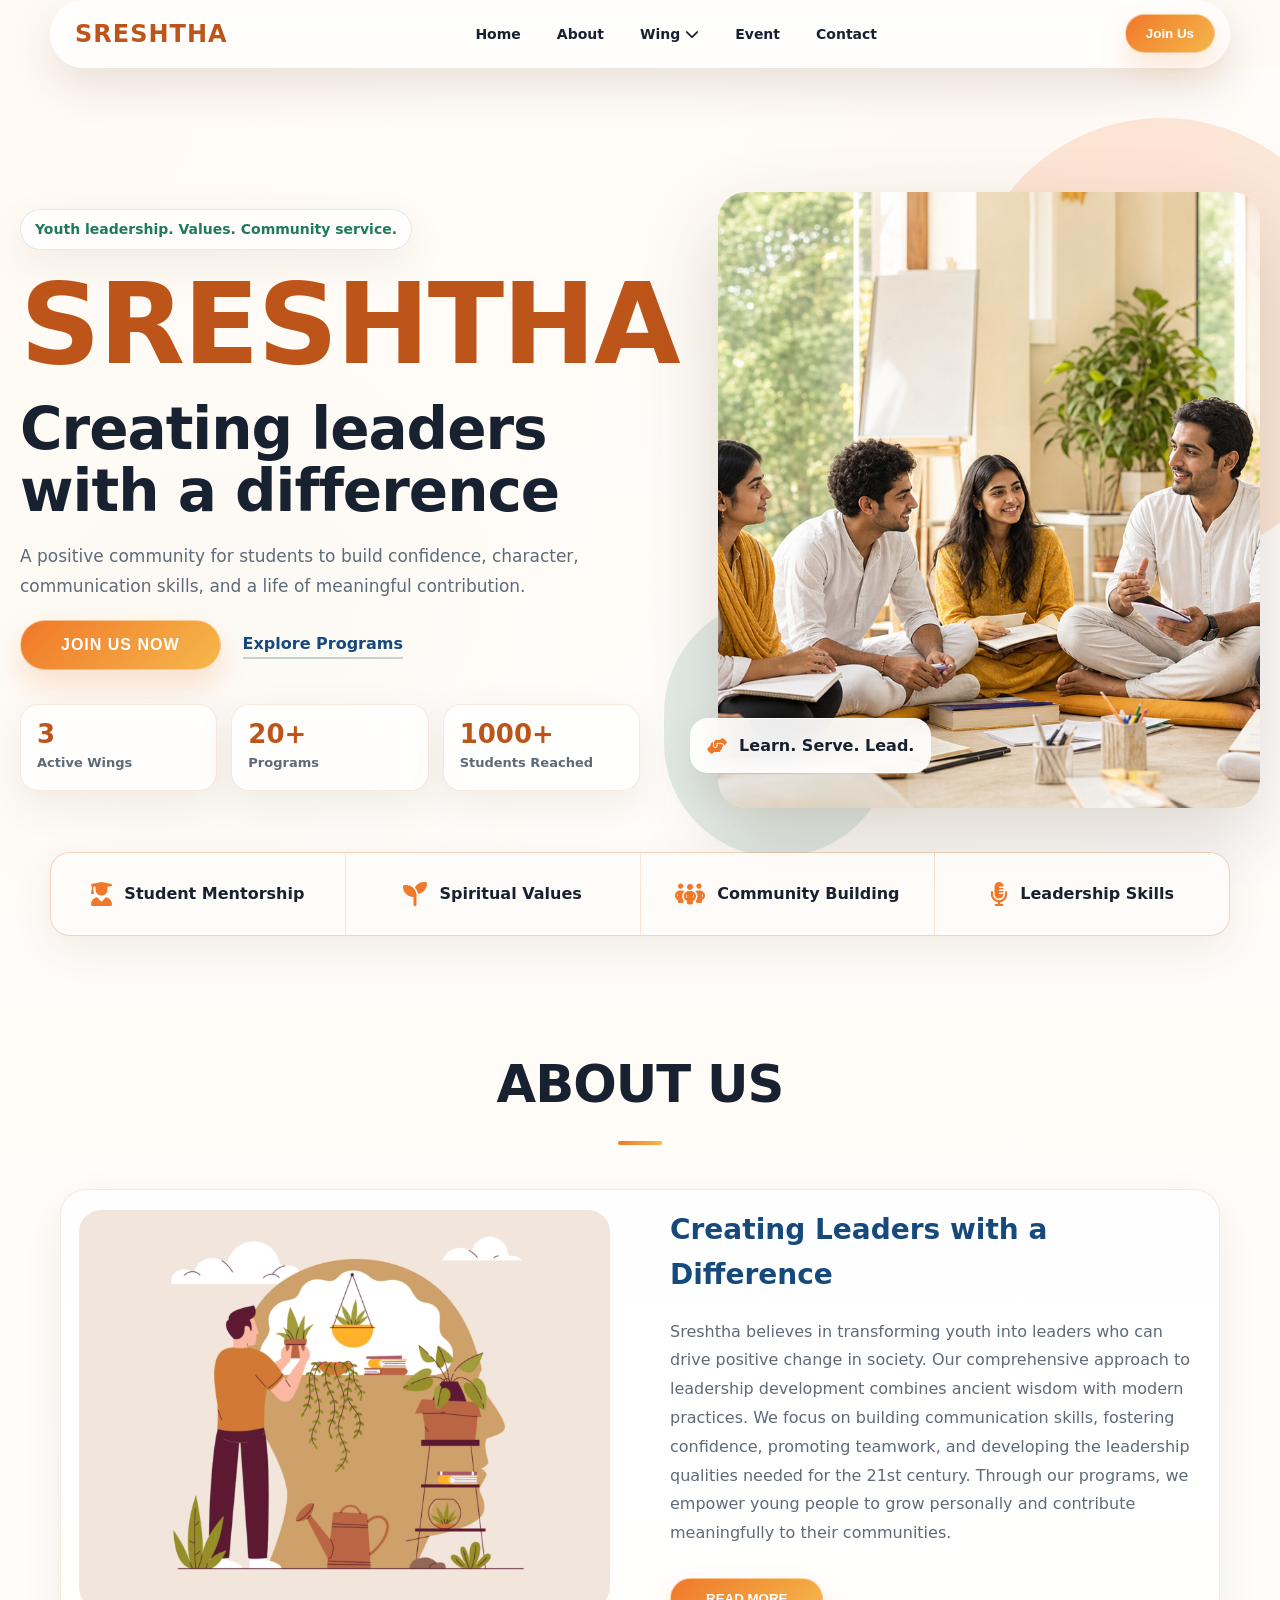
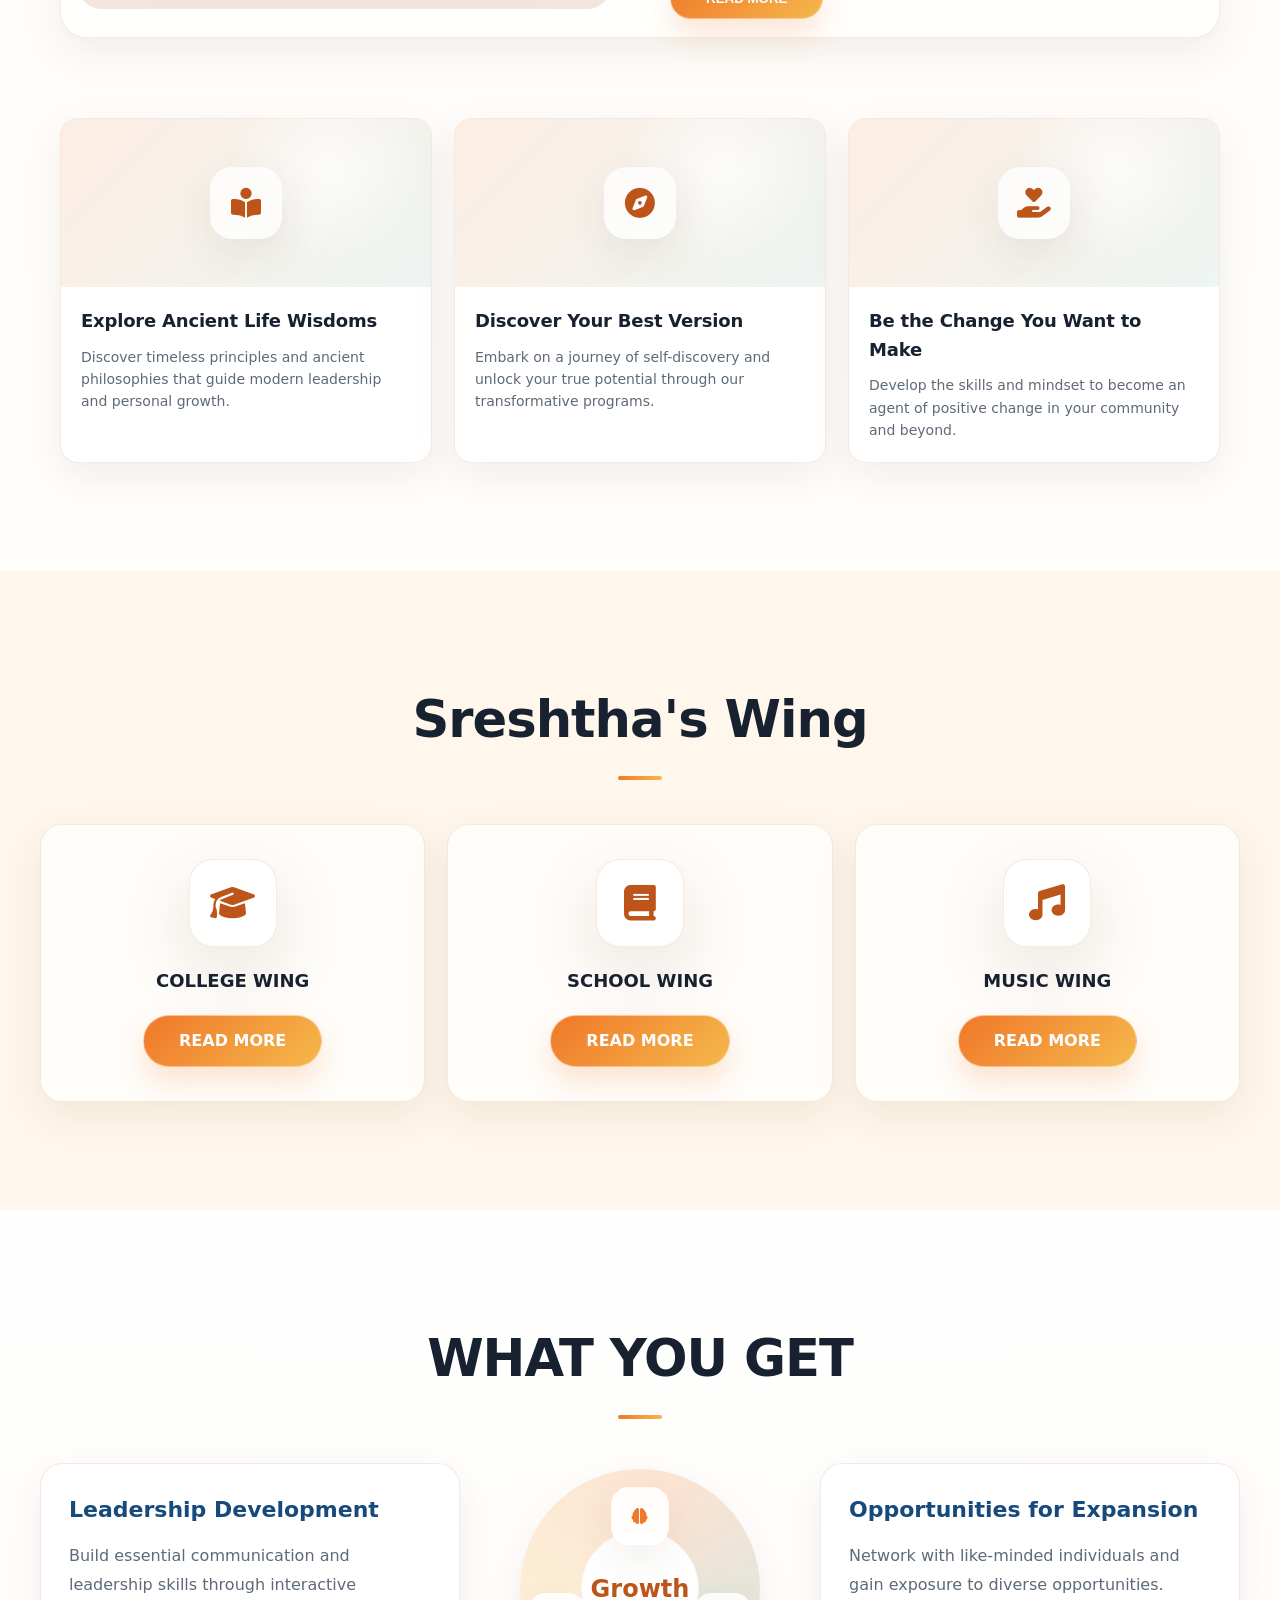
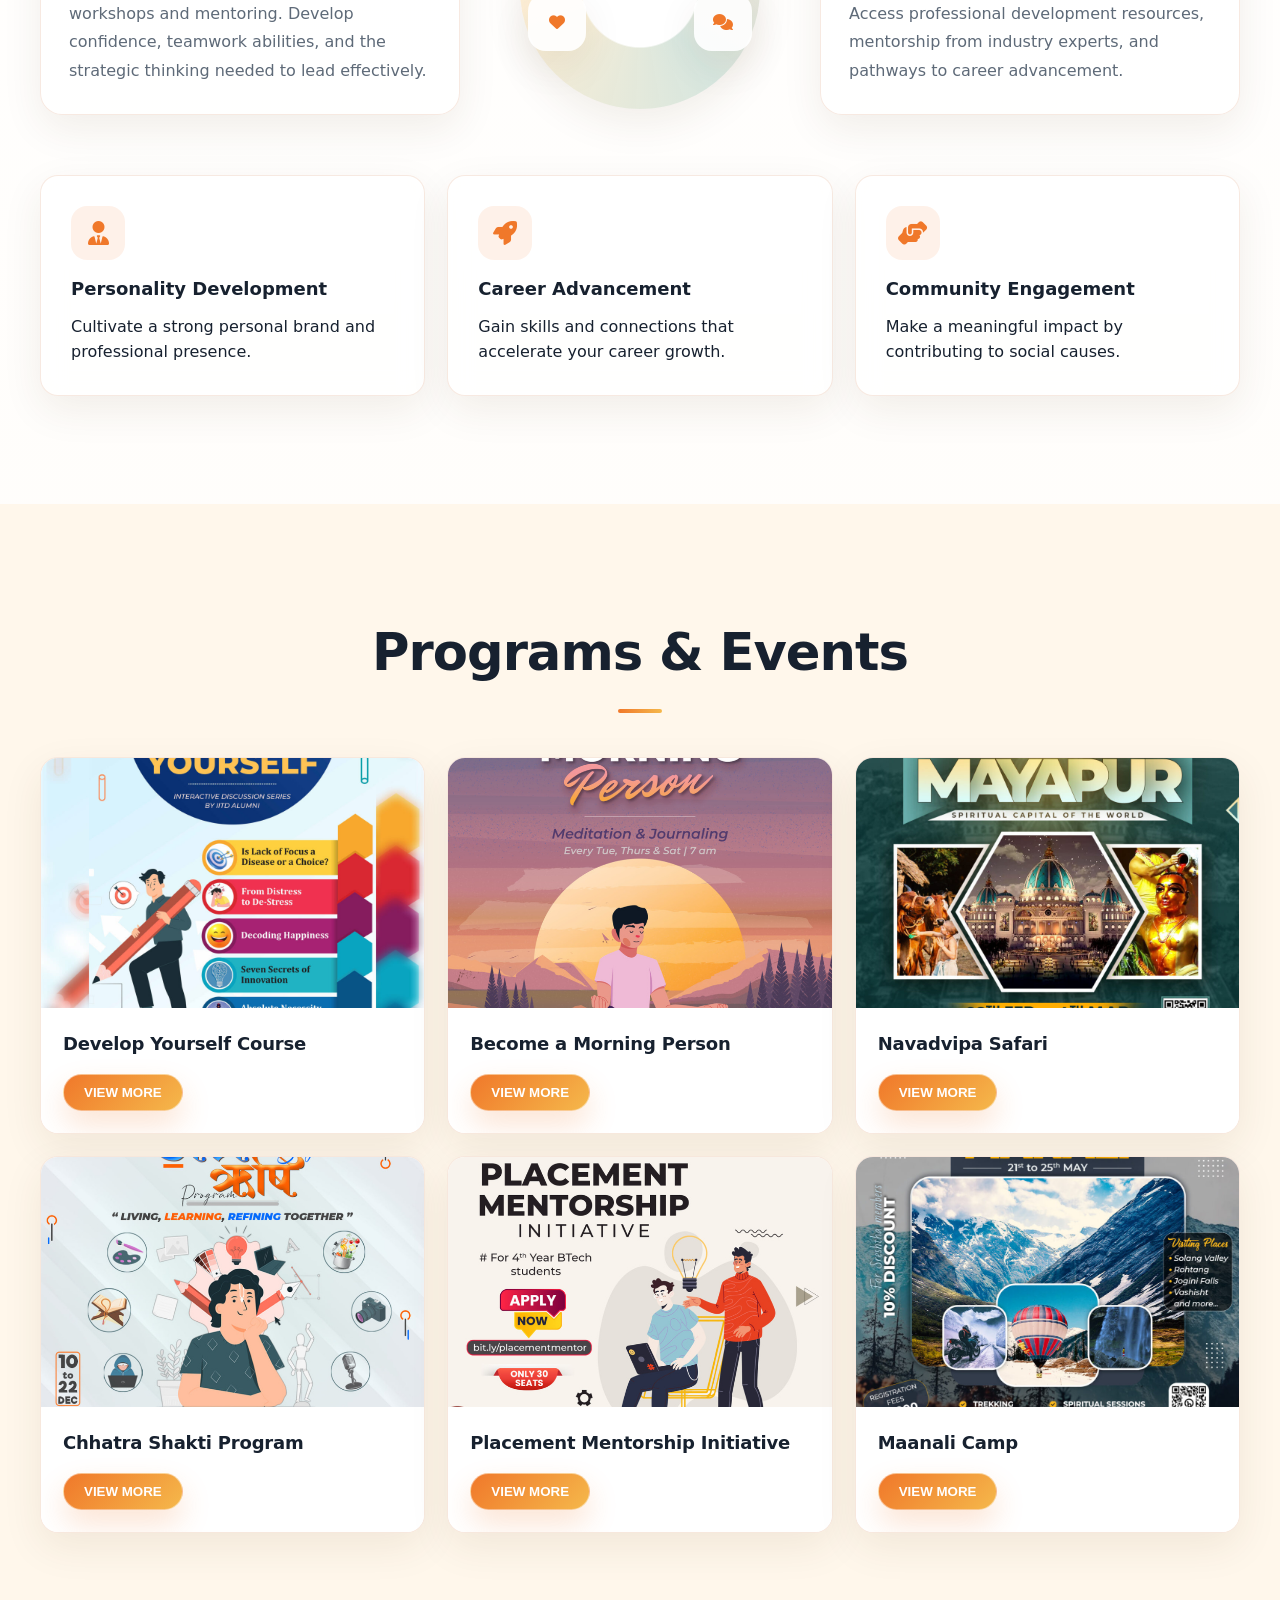
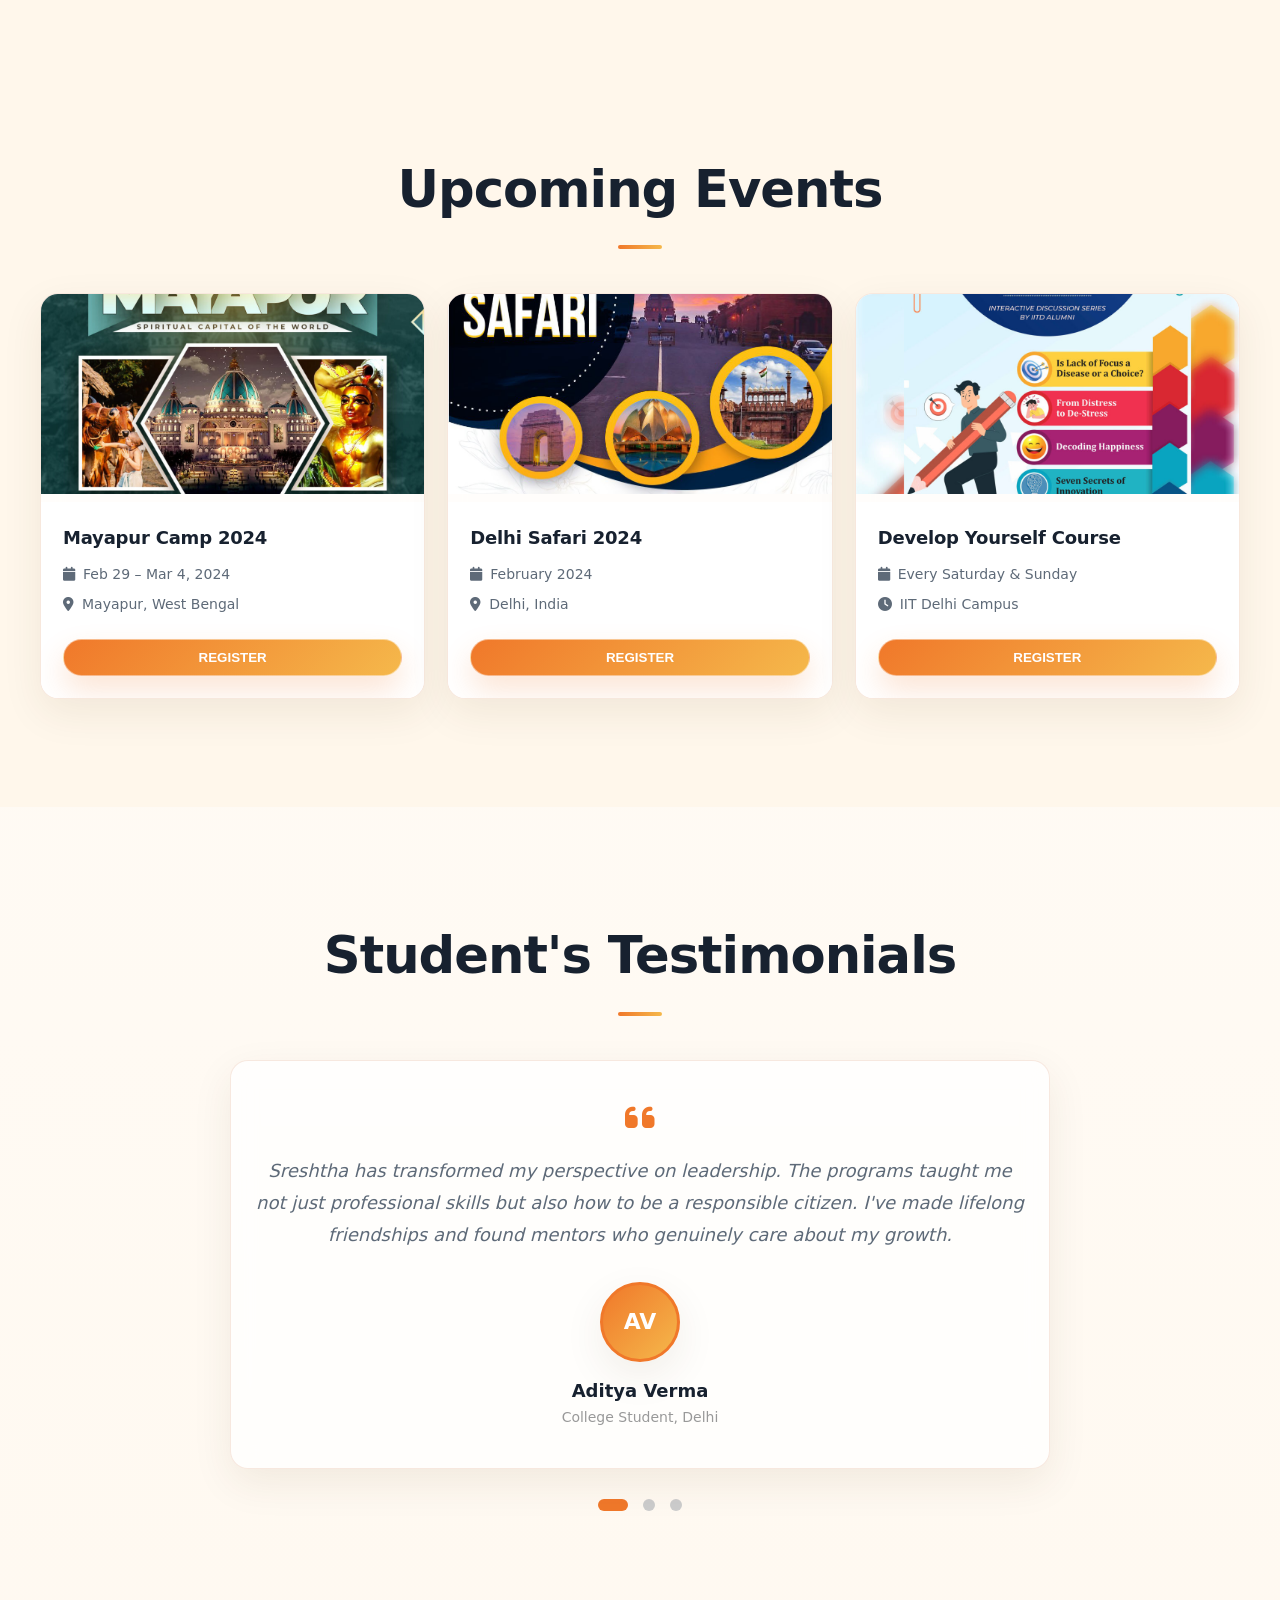
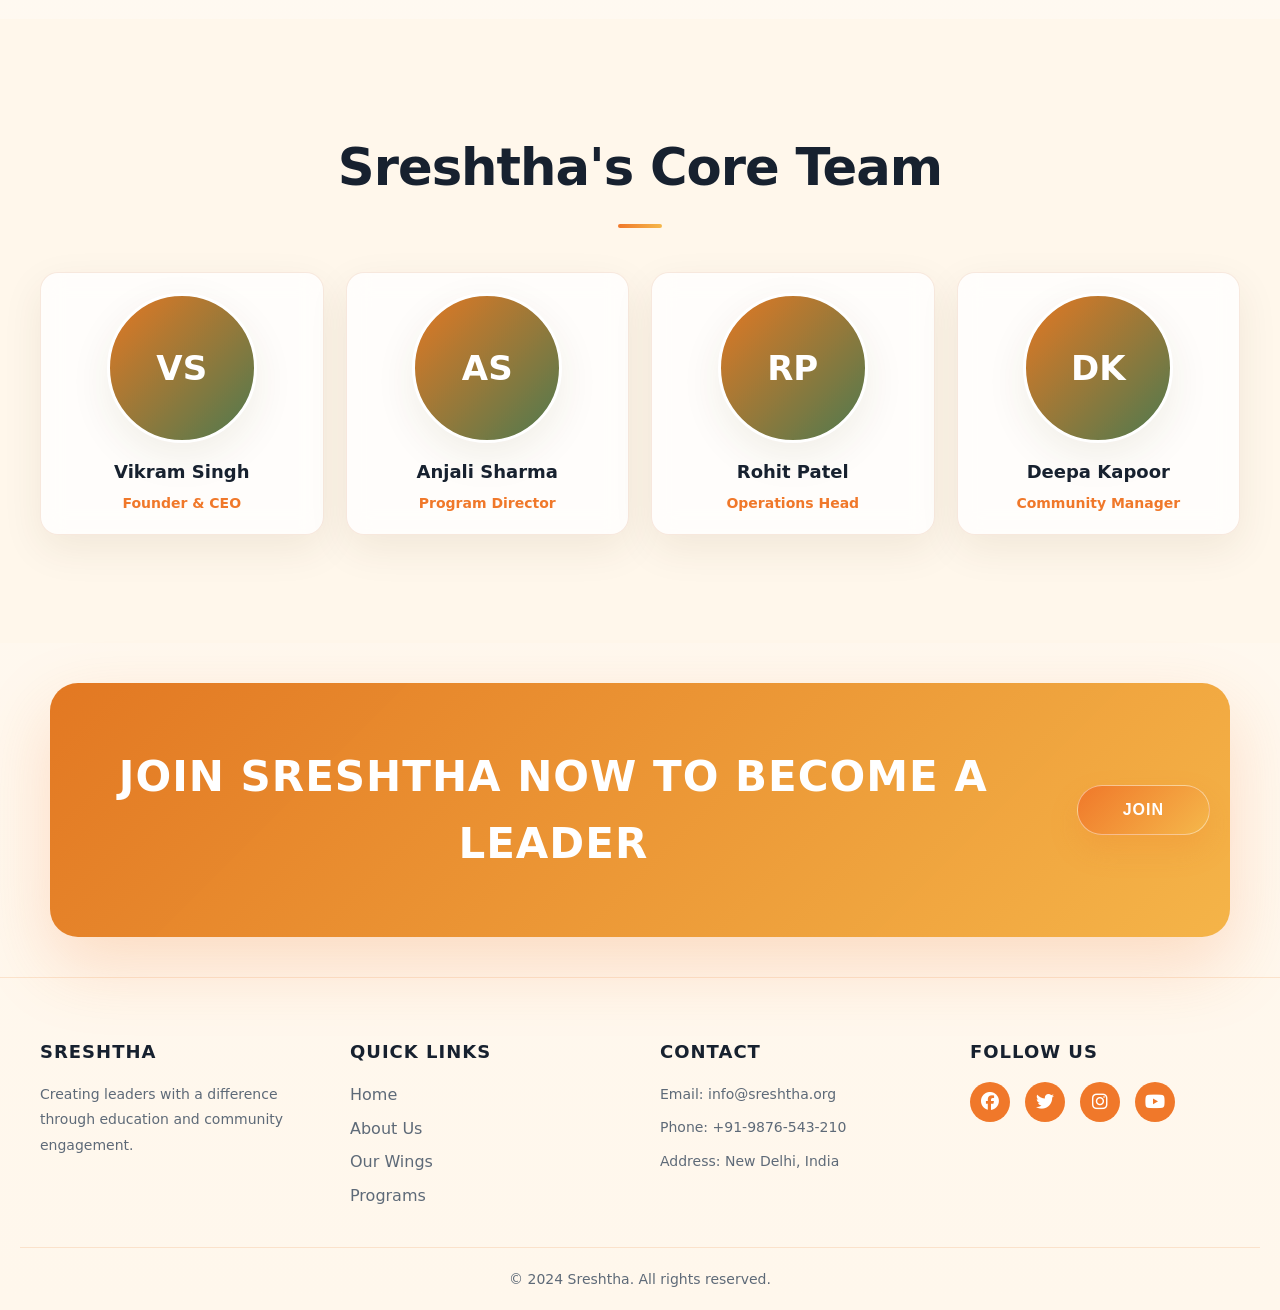
==== commit 272bb624: "added images" ====
--- a/index.html
+++ b/index.html
@@ -3,7 +3,72 @@
 <head>
     <meta charset="UTF-8">
     <meta name="viewport" content="width=device-width, initial-scale=1.0">
-    <title>Sreshtha - Creating Leaders with a Difference</title>
+
+    <!-- Primary SEO -->
+    <title>Sreshtha | Best Spiritual &amp; Leadership Club at IIT Delhi | Bhagavad Gita, Future Leaders &amp; Spirituality</title>
+    <meta name="description" content="Sreshtha is IIT Delhi's top spiritual and leadership club — shaping future leaders through Bhagavad Gita wisdom, spirituality in student life, and character development. Join 1000+ students building confidence, values and leadership skills in Delhi.">
+    <meta name="keywords" content="IIT Delhi spiritual club, IIT Delhi best club, leadership club IIT Delhi, future leaders, Bhagavad Gita, spirituality in student life, spirituality, student leadership Delhi, youth leadership, spiritual club Delhi, Sreshtha IIT Delhi, character development, personal growth students, Vedic wisdom, spiritual values, best student club Delhi, leadership development, student spiritual club">
+    <meta name="robots" content="index, follow">
+    <meta name="author" content="Sreshtha">
+    <link rel="canonical" href="https://sreshtha.org/index.html">
+
+    <!-- Open Graph / Facebook -->
+    <meta property="og:type" content="website">
+    <meta property="og:url" content="https://sreshtha.org/">
+    <meta property="og:title" content="Sreshtha | Best Spiritual &amp; Leadership Club at IIT Delhi">
+    <meta property="og:description" content="IIT Delhi's top spiritual and leadership club — shaping future leaders through Bhagavad Gita wisdom, spirituality in student life, and character development. Join 1000+ students.">
+    <meta property="og:image" content="https://sreshtha.org/assets/images/sreshtha-youth-hero.png">
+    <meta property="og:site_name" content="Sreshtha">
+    <meta property="og:locale" content="en_IN">
+
+    <!-- Twitter Card -->
+    <meta name="twitter:card" content="summary_large_image">
+    <meta name="twitter:title" content="Sreshtha | Best Spiritual &amp; Leadership Club at IIT Delhi">
+    <meta name="twitter:description" content="IIT Delhi's top spiritual and leadership club shaping future leaders through Bhagavad Gita wisdom, spirituality in student life and character development.">
+    <meta name="twitter:image" content="https://sreshtha.org/assets/images/sreshtha-youth-hero.png">
+
+    <!-- Structured Data: Organization -->
+    <script type="application/ld+json">
+    {
+      "@context": "https://schema.org",
+      "@type": "Organization",
+      "name": "Sreshtha",
+      "alternateName": ["Sreshtha Youth Club", "IIT Delhi Spiritual Club", "Sreshtha Leadership Club", "Sreshtha Spiritual Club"],
+      "description": "Sreshtha is IIT Delhi's best spiritual and leadership club, dedicated to shaping future leaders through Bhagavad Gita teachings, spirituality in student life, Vedic wisdom and character development.",
+      "url": "https://sreshtha.org",
+      "logo": "https://sreshtha.org/assets/images/sreshtha-youth-hero.png",
+      "image": "https://sreshtha.org/assets/images/sreshtha-youth-hero.png",
+      "email": "info@sreshtha.org",
+      "telephone": "+91-9876543210",
+      "address": {
+        "@type": "PostalAddress",
+        "streetAddress": "42, 4th floor, 470/3, Jia Sarai",
+        "addressLocality": "New Delhi",
+        "addressRegion": "Delhi",
+        "postalCode": "110016",
+        "addressCountry": "IN"
+      },
+      "areaServed": {
+        "@type": "City",
+        "name": "New Delhi"
+      },
+      "sameAs": [],
+      "keywords": "leadership, future leaders, Bhagavad Gita, spirituality, spiritual club IIT Delhi, IIT Delhi best club, student leadership",
+      "knowsAbout": ["Leadership Development", "Bhagavad Gita", "Spirituality", "Vedic Wisdom", "Future Leaders", "Character Development", "Spirituality in Student Life", "Devotional Music", "Youth Leadership"]
+    }
+    </script>
+
+    <!-- Structured Data: WebSite -->
+    <script type="application/ld+json">
+    {
+      "@context": "https://schema.org",
+      "@type": "WebSite",
+      "name": "Sreshtha",
+      "url": "https://sreshtha.org",
+      "description": "IIT Delhi's best spiritual and leadership club — shaping future leaders through Bhagavad Gita wisdom, spirituality and character development."
+    }
+    </script>
+
     <link rel="stylesheet" href="css/base.css">
     <link rel="stylesheet" href="css/layout.css">
     <link rel="stylesheet" href="css/components.css">
@@ -15,6 +80,14 @@
     <div id="site-navbar"></div>
     <main id="app"></main>
     <div id="site-footer"></div>
+
+    <!-- SEO content for search crawlers -->
+    <noscript>
+      <h1>Sreshtha — Best Spiritual &amp; Leadership Club at IIT Delhi</h1>
+      <p>Sreshtha is IIT Delhi's premier spiritual and leadership club, located in Jia Sarai, New Delhi. We shape future leaders through Bhagavad Gita wisdom, spirituality in student life, Vedic teachings, and character development programs for college and school students across Delhi.</p>
+      <p>Join our spiritual club to explore leadership, spirituality, personal growth and community service. Over 1000 students have grown through our College Wing, School Wing, and Music Wing programs.</p>
+      <p>Find us: IIT Delhi spiritual club, best club IIT Delhi, leadership club Delhi, future leaders program, Bhagavad Gita student club, spirituality in student life, spiritual club Delhi, student leadership development.</p>
+    </noscript>
 
     <script src="data/home.js"></script>
     <script src="data/wings.js"></script>
--- a/css/base.css
+++ b/css/base.css
@@ -216,8 +216,10 @@
 
 .hero-right {
     display: flex;
-    justify-content: center;
-    align-items: center;
+    justify-content: flex-start;
+    align-items: center;
+    width: 100%;
+    height: 100%;
 }
 
 .hero-illustration {
@@ -1696,7 +1698,8 @@
 
 .hero-photo-card {
     position: relative;
-    width: min(100%, 540px);
+    width: 100%;
+    max-width: none;
     aspect-ratio: 4 / 5;
     border-radius: 8px;
     overflow: hidden;
@@ -2112,7 +2115,8 @@
 }
 
 .hero-photo-card {
-    width: min(100%, 500px);
+    width: 100%;
+    max-width: none;
     aspect-ratio: 0.88;
     border: 0;
     border-radius: 28px;
